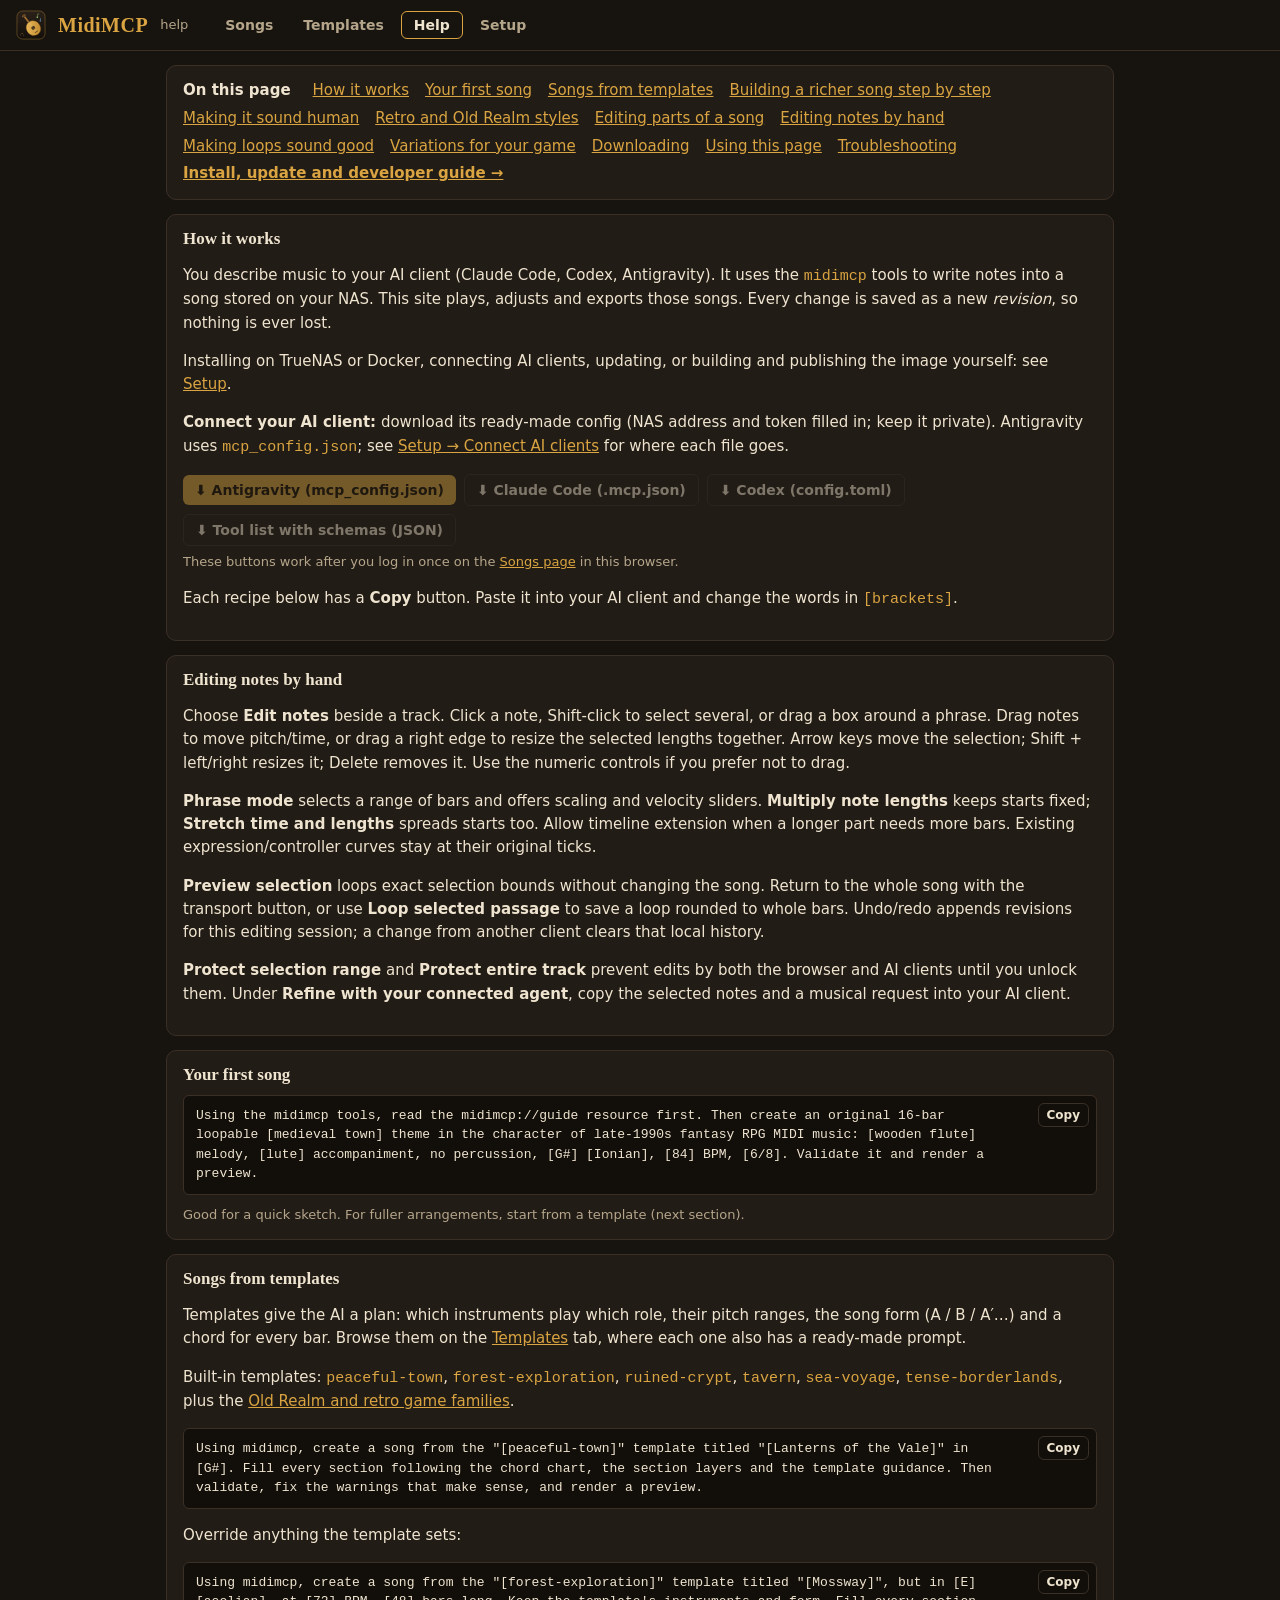
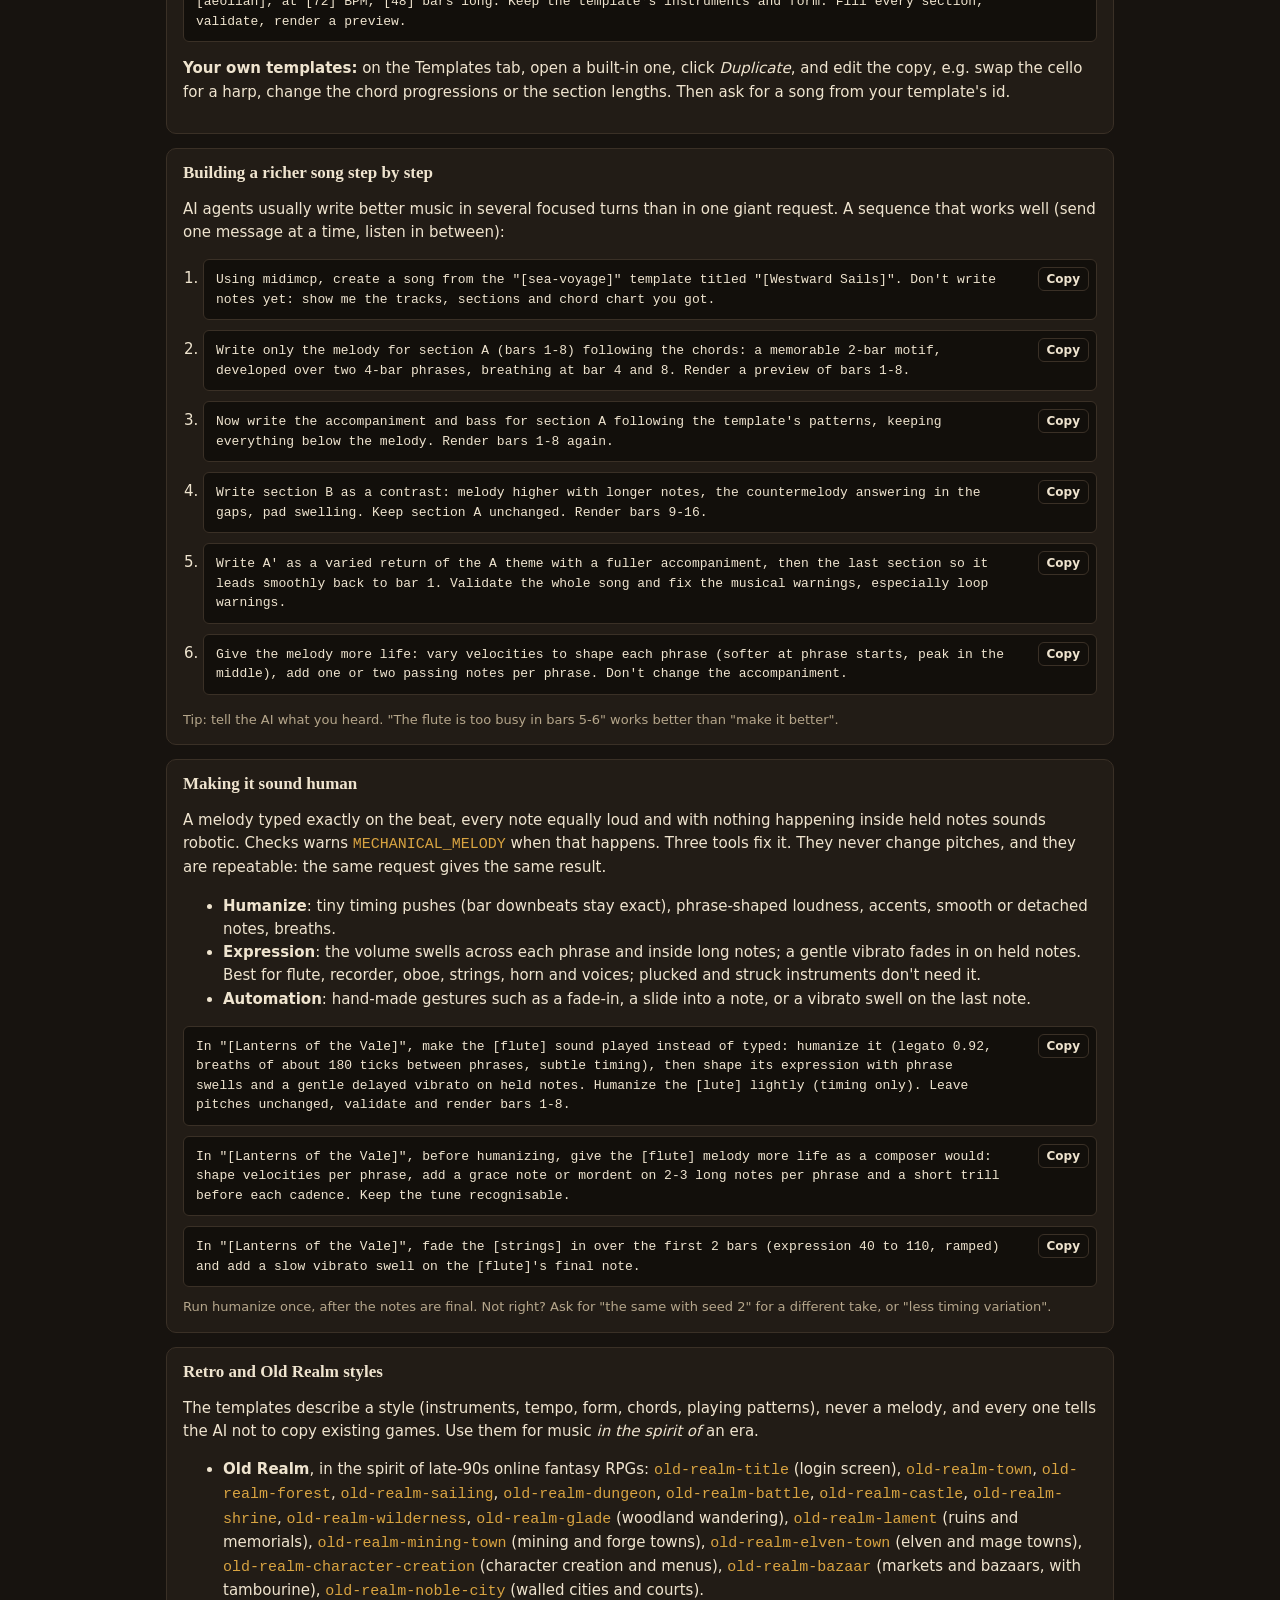
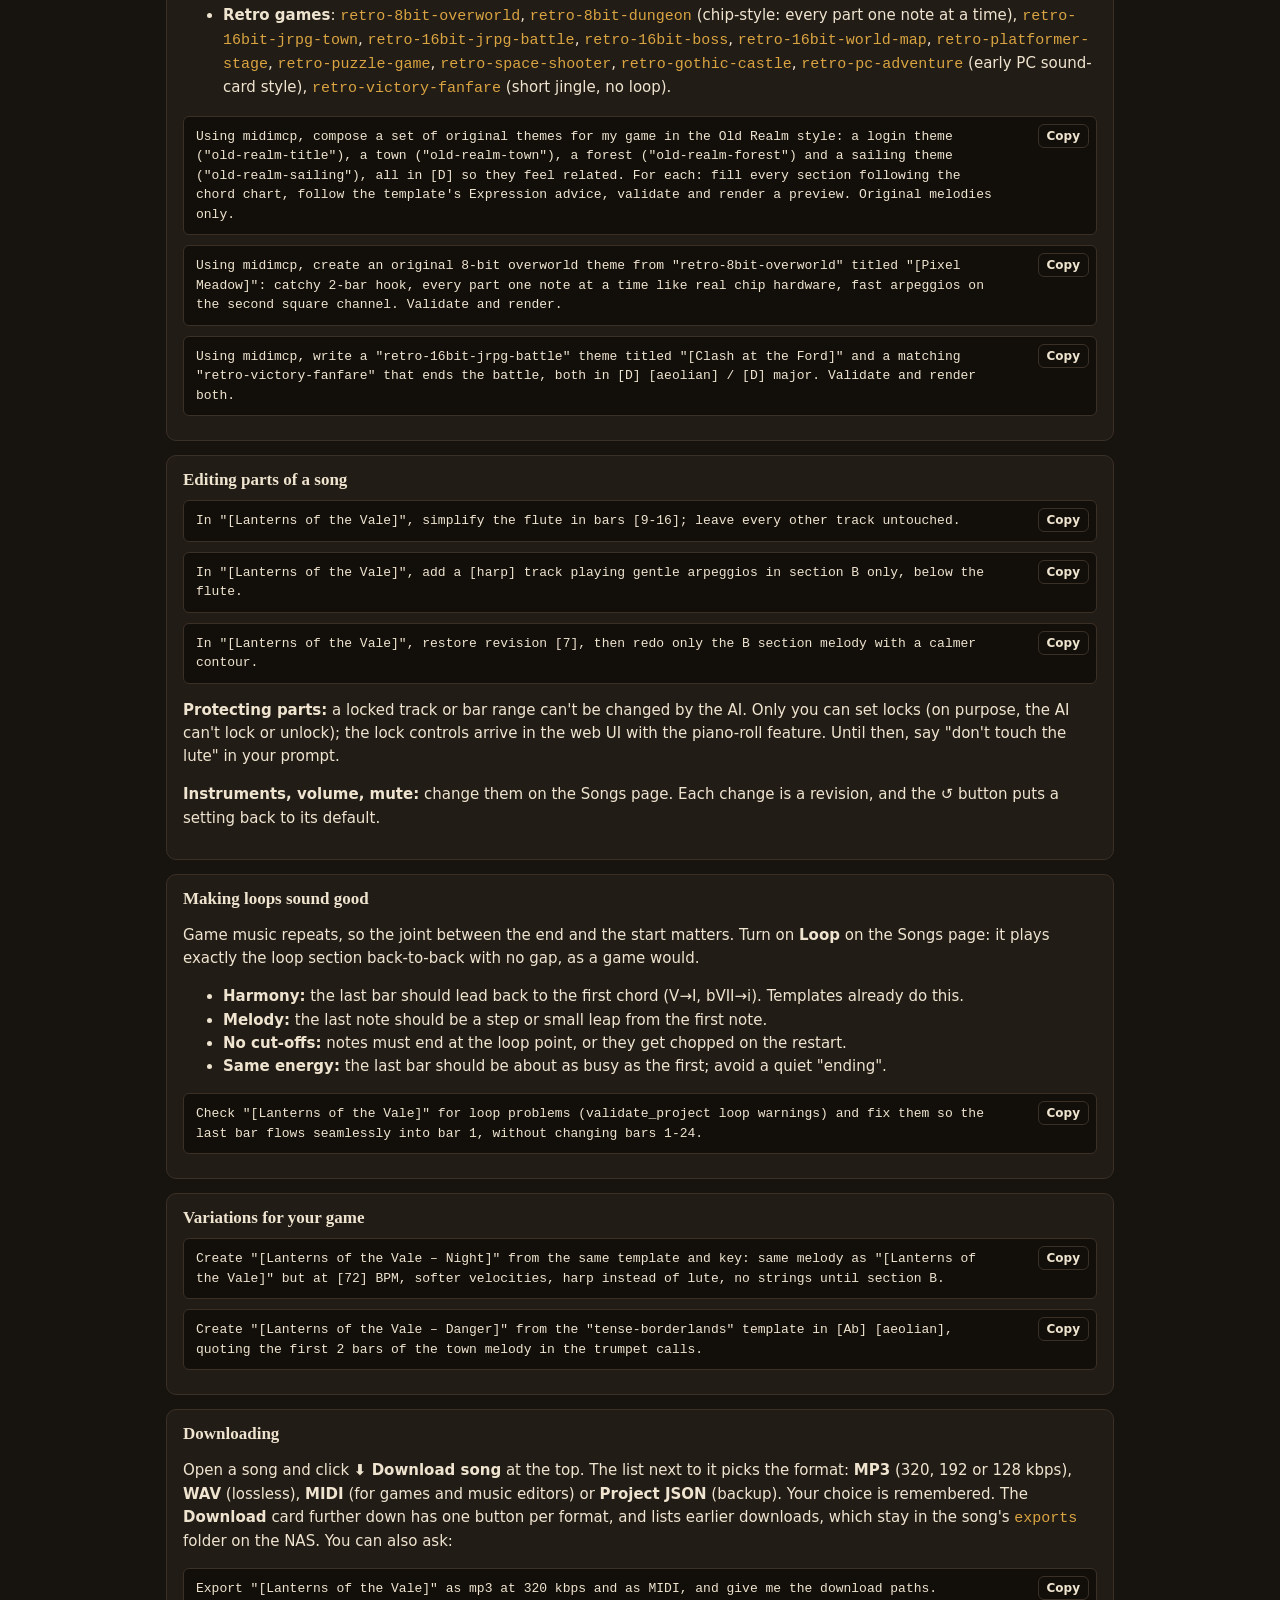
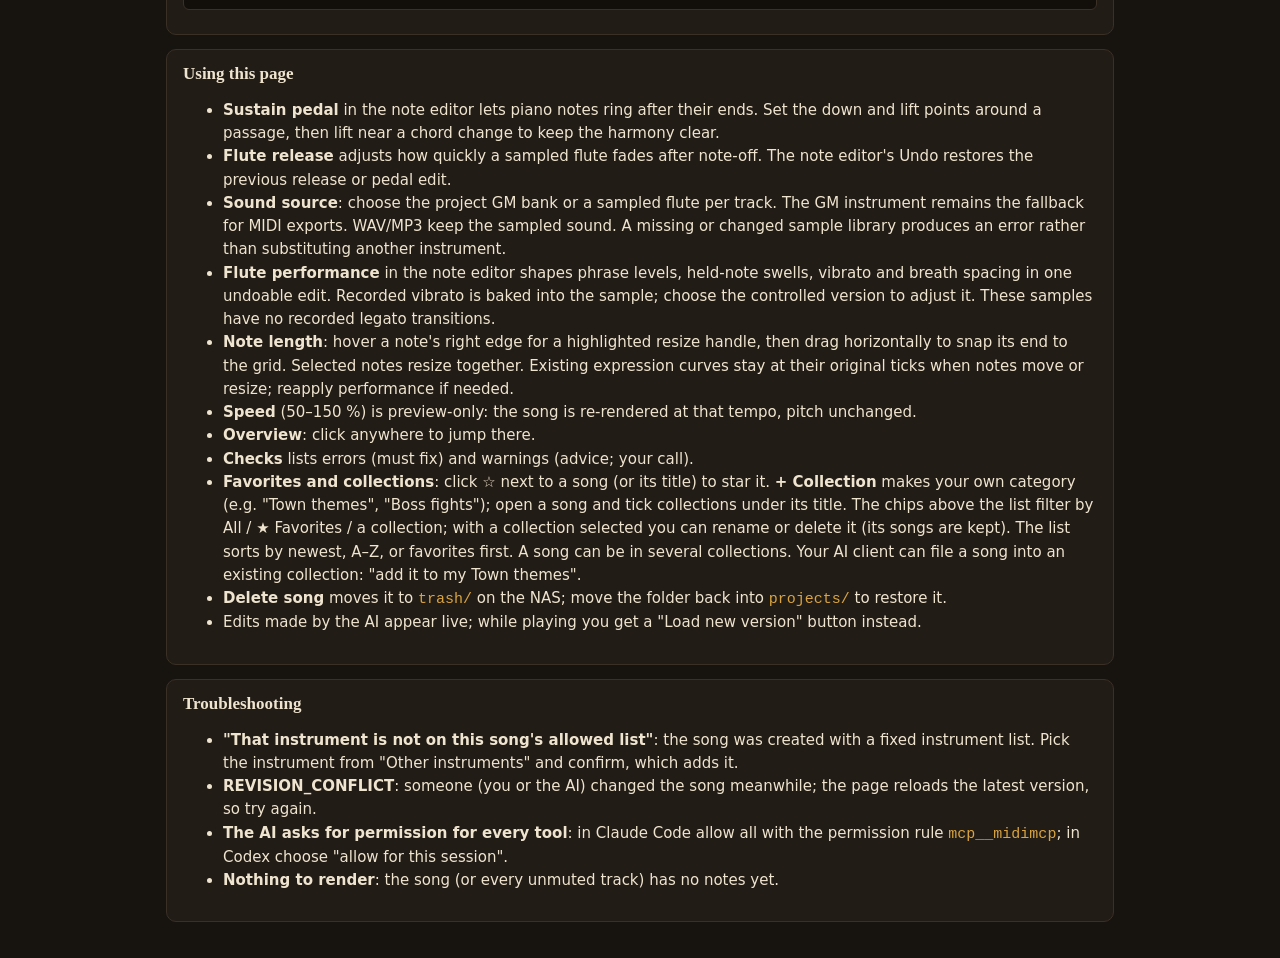
==== src/midimcp/web/help.html @ 0bf7b608 "Add old-realm-noble-city template Co-Authored-By: Claude Opus 5.5 <noreply@anthropic.com>" ====
<!doctype html>
<html lang="en">
<head>
  <meta charset="utf-8">
  <meta name="viewport" content="width=device-width, initial-scale=1">
  <title>MidiMCP – Help</title>
  <link rel="icon" href="icon.svg" type="image/svg+xml">
  <link rel="stylesheet" href="style.css">
  <script type="module" src="help.js"></script>
</head>
<body>
  <header class="topbar">
    <img class="logo" src="icon.svg" alt="" width="30" height="30">
    <h1>MidiMCP</h1>
    <span class="subtitle">help</span>
    <nav class="tabs">
      <a class="tab" href="./">Songs</a>
      <a class="tab" href="./#templates">Templates</a>
      <a class="tab active" href="help.html">Help</a>
      <a class="tab" href="setup.html">Setup</a>
    </nav>
  </header>

  <main class="help">
    <nav class="card toc" aria-label="Contents">
      <strong>On this page</strong>
      <a href="#how">How it works</a>
      <a href="#first">Your first song</a>
      <a href="#templates">Songs from templates</a>
      <a href="#complex">Building a richer song step by step</a>
      <a href="#human">Making it sound human</a>
      <a href="#styles">Retro and Old Realm styles</a>
      <a href="#edit">Editing parts of a song</a>
      <a href="#note-editor-help">Editing notes by hand</a>
      <a href="#loops">Making loops sound good</a>
      <a href="#variations">Variations for your game</a>
      <a href="#export">Downloading</a>
      <a href="#ui">Using this page</a>
      <a href="#trouble">Troubleshooting</a>
      <a href="setup.html"><strong>Install, update and developer guide →</strong></a>
    </nav>

    <section class="card" id="how">
      <h2>How it works</h2>
      <p>You describe music to your AI client (Claude Code, Codex, Antigravity). It uses the <code>midimcp</code> tools to write notes into a song stored on your NAS. This site plays, adjusts and exports those songs. Every change is saved as a new <em>revision</em>, so nothing is ever lost.</p>
      <p>Installing on TrueNAS or Docker, connecting AI clients, updating, or building and publishing the image yourself: see <a href="setup.html">Setup</a>.</p>
      <p><strong>Connect your AI client:</strong> download its ready-made config (NAS address and token filled in; keep it private). Antigravity uses <code>mcp_config.json</code>; see <a href="setup.html#clients">Setup → Connect AI clients</a> for where each file goes.</p>
      <div class="buttons config-downloads">
        <a class="button" data-mcp-config="antigravity" download="mcp_config.json">⬇ Antigravity (mcp_config.json)</a>
        <a class="button secondary" data-mcp-config="claude" download=".mcp.json">⬇ Claude Code (.mcp.json)</a>
        <a class="button secondary" data-mcp-config="codex" download="config.toml">⬇ Codex (config.toml)</a>
        <a class="button secondary" data-mcp-config="tools" download="midimcp-tools.json">⬇ Tool list with schemas (JSON)</a>
      </div>
      <p class="hint" data-needs-login>These buttons work after you log in once on the <a href="./">Songs page</a> in this browser.</p>

      <p>Each recipe below has a <strong>Copy</strong> button. Paste it into your AI client and change the words in <code>[brackets]</code>.</p>
    </section>

    <section class="card" id="note-editor-help">
      <h2>Editing notes by hand</h2>
      <p>Choose <strong>Edit notes</strong> beside a track. Click a note, Shift-click to select several, or drag a box around a phrase. Drag notes to move pitch/time, or drag a right edge to resize the selected lengths together. Arrow keys move the selection; Shift + left/right resizes it; Delete removes it. Use the numeric controls if you prefer not to drag.</p>
      <p><strong>Phrase mode</strong> selects a range of bars and offers scaling and velocity sliders. <strong>Multiply note lengths</strong> keeps starts fixed; <strong>Stretch time and lengths</strong> spreads starts too. Allow timeline extension when a longer part needs more bars. Existing expression/controller curves stay at their original ticks.</p>
      <p><strong>Preview selection</strong> loops exact selection bounds without changing the song. Return to the whole song with the transport button, or use <strong>Loop selected passage</strong> to save a loop rounded to whole bars. Undo/redo appends revisions for this editing session; a change from another client clears that local history.</p>
      <p><strong>Protect selection range</strong> and <strong>Protect entire track</strong> prevent edits by both the browser and AI clients until you unlock them. Under <strong>Refine with your connected agent</strong>, copy the selected notes and a musical request into your AI client.</p>
    </section>

    <section class="card" id="first">
      <h2>Your first song</h2>
      <div class="recipe"><pre>Using the midimcp tools, read the midimcp://guide resource first. Then create an original 16-bar loopable [medieval town] theme in the character of late-1990s fantasy RPG MIDI music: [wooden flute] melody, [lute] accompaniment, no percussion, [G#] [Ionian], [84] BPM, [6/8]. Validate it and render a preview.</pre></div>
      <p class="hint">Good for a quick sketch. For fuller arrangements, start from a template (next section).</p>
    </section>

    <section class="card" id="templates">
      <h2>Songs from templates</h2>
      <p>Templates give the AI a plan: which instruments play which role, their pitch ranges, the song form (A / B / A′…) and a chord for every bar. Browse them on the <a href="./#templates">Templates</a> tab, where each one also has a ready-made prompt.</p>
      <p>Built-in templates: <code>peaceful-town</code>, <code>forest-exploration</code>, <code>ruined-crypt</code>, <code>tavern</code>, <code>sea-voyage</code>, <code>tense-borderlands</code>, plus the <a href="#styles">Old Realm and retro game families</a>.</p>
      <div class="recipe"><pre>Using midimcp, create a song from the "[peaceful-town]" template titled "[Lanterns of the Vale]" in [G#]. Fill every section following the chord chart, the section layers and the template guidance. Then validate, fix the warnings that make sense, and render a preview.</pre></div>
      <p>Override anything the template sets:</p>
      <div class="recipe"><pre>Using midimcp, create a song from the "[forest-exploration]" template titled "[Mossway]", but in [E] [aeolian], at [72] BPM, [48] bars long. Keep the template's instruments and form. Fill every section, validate, render a preview.</pre></div>
      <p><strong>Your own templates:</strong> on the Templates tab, open a built-in one, click <em>Duplicate</em>, and edit the copy, e.g. swap the cello for a harp, change the chord progressions or the section lengths. Then ask for a song from your template's id.</p>
    </section>

    <section class="card" id="complex">
      <h2>Building a richer song step by step</h2>
      <p>AI agents usually write better music in several focused turns than in one giant request. A sequence that works well (send one message at a time, listen in between):</p>
      <ol class="steps">
        <li><div class="recipe"><pre>Using midimcp, create a song from the "[sea-voyage]" template titled "[Westward Sails]". Don't write notes yet: show me the tracks, sections and chord chart you got.</pre></div></li>
        <li><div class="recipe"><pre>Write only the melody for section A (bars 1-8) following the chords: a memorable 2-bar motif, developed over two 4-bar phrases, breathing at bar 4 and 8. Render a preview of bars 1-8.</pre></div></li>
        <li><div class="recipe"><pre>Now write the accompaniment and bass for section A following the template's patterns, keeping everything below the melody. Render bars 1-8 again.</pre></div></li>
        <li><div class="recipe"><pre>Write section B as a contrast: melody higher with longer notes, the countermelody answering in the gaps, pad swelling. Keep section A unchanged. Render bars 9-16.</pre></div></li>
        <li><div class="recipe"><pre>Write A' as a varied return of the A theme with a fuller accompaniment, then the last section so it leads smoothly back to bar 1. Validate the whole song and fix the musical warnings, especially loop warnings.</pre></div></li>
        <li><div class="recipe"><pre>Give the melody more life: vary velocities to shape each phrase (softer at phrase starts, peak in the middle), add one or two passing notes per phrase. Don't change the accompaniment.</pre></div></li>
      </ol>
      <p class="hint">Tip: tell the AI what you heard. "The flute is too busy in bars 5-6" works better than "make it better".</p>
    </section>

    <section class="card" id="human">
      <h2>Making it sound human</h2>
      <p>A melody typed exactly on the beat, every note equally loud and with nothing happening inside held notes sounds robotic. Checks warns <code>MECHANICAL_MELODY</code> when that happens. Three tools fix it. They never change pitches, and they are repeatable: the same request gives the same result.</p>
      <ul>
        <li><strong>Humanize</strong>: tiny timing pushes (bar downbeats stay exact), phrase-shaped loudness, accents, smooth or detached notes, breaths.</li>
        <li><strong>Expression</strong>: the volume swells across each phrase and inside long notes; a gentle vibrato fades in on held notes. Best for flute, recorder, oboe, strings, horn and voices; plucked and struck instruments don't need it.</li>
        <li><strong>Automation</strong>: hand-made gestures such as a fade-in, a slide into a note, or a vibrato swell on the last note.</li>
      </ul>
      <div class="recipe"><pre>In "[Lanterns of the Vale]", make the [flute] sound played instead of typed: humanize it (legato 0.92, breaths of about 180 ticks between phrases, subtle timing), then shape its expression with phrase swells and a gentle delayed vibrato on held notes. Humanize the [lute] lightly (timing only). Leave pitches unchanged, validate and render bars 1-8.</pre></div>
      <div class="recipe"><pre>In "[Lanterns of the Vale]", before humanizing, give the [flute] melody more life as a composer would: shape velocities per phrase, add a grace note or mordent on 2-3 long notes per phrase and a short trill before each cadence. Keep the tune recognisable.</pre></div>
      <div class="recipe"><pre>In "[Lanterns of the Vale]", fade the [strings] in over the first 2 bars (expression 40 to 110, ramped) and add a slow vibrato swell on the [flute]'s final note.</pre></div>
      <p class="hint">Run humanize once, after the notes are final. Not right? Ask for "the same with seed 2" for a different take, or "less timing variation".</p>
    </section>

    <section class="card" id="styles">
      <h2>Retro and Old Realm styles</h2>
      <p>The templates describe a style (instruments, tempo, form, chords, playing patterns), never a melody, and every one tells the AI not to copy existing games. Use them for music <em>in the spirit of</em> an era.</p>
      <ul>
        <li><strong>Old Realm</strong>, in the spirit of late-90s online fantasy RPGs: <code>old-realm-title</code> (login screen), <code>old-realm-town</code>, <code>old-realm-forest</code>, <code>old-realm-sailing</code>, <code>old-realm-dungeon</code>, <code>old-realm-battle</code>, <code>old-realm-castle</code>, <code>old-realm-shrine</code>, <code>old-realm-wilderness</code>, <code>old-realm-glade</code> (woodland wandering), <code>old-realm-lament</code> (ruins and memorials), <code>old-realm-mining-town</code> (mining and forge towns), <code>old-realm-elven-town</code> (elven and mage towns), <code>old-realm-character-creation</code> (character creation and menus), <code>old-realm-bazaar</code> (markets and bazaars, with tambourine), <code>old-realm-noble-city</code> (walled cities and courts).</li>
        <li><strong>Retro games</strong>: <code>retro-8bit-overworld</code>, <code>retro-8bit-dungeon</code> (chip-style: every part one note at a time), <code>retro-16bit-jrpg-town</code>, <code>retro-16bit-jrpg-battle</code>, <code>retro-16bit-boss</code>, <code>retro-16bit-world-map</code>, <code>retro-platformer-stage</code>, <code>retro-puzzle-game</code>, <code>retro-space-shooter</code>, <code>retro-gothic-castle</code>, <code>retro-pc-adventure</code> (early PC sound-card style), <code>retro-victory-fanfare</code> (short jingle, no loop).</li>
      </ul>
      <div class="recipe"><pre>Using midimcp, compose a set of original themes for my game in the Old Realm style: a login theme ("old-realm-title"), a town ("old-realm-town"), a forest ("old-realm-forest") and a sailing theme ("old-realm-sailing"), all in [D] so they feel related. For each: fill every section following the chord chart, follow the template's Expression advice, validate and render a preview. Original melodies only.</pre></div>
      <div class="recipe"><pre>Using midimcp, create an original 8-bit overworld theme from "retro-8bit-overworld" titled "[Pixel Meadow]": catchy 2-bar hook, every part one note at a time like real chip hardware, fast arpeggios on the second square channel. Validate and render.</pre></div>
      <div class="recipe"><pre>Using midimcp, write a "retro-16bit-jrpg-battle" theme titled "[Clash at the Ford]" and a matching "retro-victory-fanfare" that ends the battle, both in [D] [aeolian] / [D] major. Validate and render both.</pre></div>
    </section>

    <section class="card" id="edit">
      <h2>Editing parts of a song</h2>
      <div class="recipe"><pre>In "[Lanterns of the Vale]", simplify the flute in bars [9-16]; leave every other track untouched.</pre></div>
      <div class="recipe"><pre>In "[Lanterns of the Vale]", add a [harp] track playing gentle arpeggios in section B only, below the flute.</pre></div>
      <div class="recipe"><pre>In "[Lanterns of the Vale]", restore revision [7], then redo only the B section melody with a calmer contour.</pre></div>
      <p><strong>Protecting parts:</strong> a locked track or bar range can't be changed by the AI. Only you can set locks (on purpose, the AI can't lock or unlock); the lock controls arrive in the web UI with the piano-roll feature. Until then, say "don't touch the lute" in your prompt.</p>
      <p><strong>Instruments, volume, mute:</strong> change them on the Songs page. Each change is a revision, and the ↺ button puts a setting back to its default.</p>
    </section>

    <section class="card" id="loops">
      <h2>Making loops sound good</h2>
      <p>Game music repeats, so the joint between the end and the start matters. Turn on <strong>Loop</strong> on the Songs page: it plays exactly the loop section back-to-back with no gap, as a game would.</p>
      <ul>
        <li><strong>Harmony:</strong> the last bar should lead back to the first chord (V→I, bVII→i). Templates already do this.</li>
        <li><strong>Melody:</strong> the last note should be a step or small leap from the first note.</li>
        <li><strong>No cut-offs:</strong> notes must end at the loop point, or they get chopped on the restart.</li>
        <li><strong>Same energy:</strong> the last bar should be about as busy as the first; avoid a quiet "ending".</li>
      </ul>
      <div class="recipe"><pre>Check "[Lanterns of the Vale]" for loop problems (validate_project loop warnings) and fix them so the last bar flows seamlessly into bar 1, without changing bars 1-24.</pre></div>
    </section>

    <section class="card" id="variations">
      <h2>Variations for your game</h2>
      <div class="recipe"><pre>Create "[Lanterns of the Vale – Night]" from the same template and key: same melody as "[Lanterns of the Vale]" but at [72] BPM, softer velocities, harp instead of lute, no strings until section B.</pre></div>
      <div class="recipe"><pre>Create "[Lanterns of the Vale – Danger]" from the "tense-borderlands" template in [Ab] [aeolian], quoting the first 2 bars of the town melody in the trumpet calls.</pre></div>
    </section>

    <section class="card" id="export">
      <h2>Downloading</h2>
      <p>Open a song and click <strong>⬇ Download song</strong> at the top. The list next to it picks the format: <strong>MP3</strong> (320, 192 or 128 kbps), <strong>WAV</strong> (lossless), <strong>MIDI</strong> (for games and music editors) or <strong>Project JSON</strong> (backup). Your choice is remembered. The <strong>Download</strong> card further down has one button per format, and lists earlier downloads, which stay in the song's <code>exports</code> folder on the NAS. You can also ask:</p>
      <div class="recipe"><pre>Export "[Lanterns of the Vale]" as mp3 at 320 kbps and as MIDI, and give me the download paths.</pre></div>
    </section>

    <section class="card" id="ui">
      <h2>Using this page</h2>
      <ul>
        <li><strong>Sustain pedal</strong> in the note editor lets piano notes ring after their ends. Set the down and lift points around a passage, then lift near a chord change to keep the harmony clear.</li>
        <li><strong>Flute release</strong> adjusts how quickly a sampled flute fades after note-off. The note editor's Undo restores the previous release or pedal edit.</li>
        <li><strong>Sound source</strong>: choose the project GM bank or a sampled flute per track. The GM instrument remains the fallback for MIDI exports. WAV/MP3 keep the sampled sound. A missing or changed sample library produces an error rather than substituting another instrument.</li>
        <li><strong>Flute performance</strong> in the note editor shapes phrase levels, held-note swells, vibrato and breath spacing in one undoable edit. Recorded vibrato is baked into the sample; choose the controlled version to adjust it. These samples have no recorded legato transitions.</li>
        <li><strong>Note length</strong>: hover a note's right edge for a highlighted resize handle, then drag horizontally to snap its end to the grid. Selected notes resize together. Existing expression curves stay at their original ticks when notes move or resize; reapply performance if needed.</li>
        <li><strong>Speed</strong> (50–150 %) is preview-only: the song is re-rendered at that tempo, pitch unchanged.</li>
        <li><strong>Overview</strong>: click anywhere to jump there.</li>
        <li><strong>Checks</strong> lists errors (must fix) and warnings (advice; your call).</li>
        <li><strong>Favorites and collections</strong>: click ☆ next to a song (or its title) to star it. <strong>+ Collection</strong> makes your own category (e.g. "Town themes", "Boss fights"); open a song and tick collections under its title. The chips above the list filter by All / ★ Favorites / a collection; with a collection selected you can rename or delete it (its songs are kept). The list sorts by newest, A–Z, or favorites first. A song can be in several collections. Your AI client can file a song into an existing collection: "add it to my Town themes".</li>
        <li><strong>Delete song</strong> moves it to <code>trash/</code> on the NAS; move the folder back into <code>projects/</code> to restore it.</li>
        <li>Edits made by the AI appear live; while playing you get a "Load new version" button instead.</li>
      </ul>
    </section>

    <section class="card" id="trouble">
      <h2>Troubleshooting</h2>
      <ul>
        <li><strong>"That instrument is not on this song's allowed list"</strong>: the song was created with a fixed instrument list. Pick the instrument from "Other instruments" and confirm, which adds it.</li>
        <li><strong>REVISION_CONFLICT</strong>: someone (you or the AI) changed the song meanwhile; the page reloads the latest version, so try again.</li>
        <li><strong>The AI asks for permission for every tool</strong>: in Claude Code allow all with the permission rule <code>mcp__midimcp</code>; in Codex choose "allow for this session".</li>
        <li><strong>Nothing to render</strong>: the song (or every unmuted track) has no notes yet.</li>
      </ul>
    </section>
  </main>
</body>
</html>
---- src/midimcp/web/style.css ----
:root {
  --bg: #17130f; --panel: #221c16; --ink: #efe4cf; --muted: #b5a68b;
  --accent: #d9a441; --accent-ink: #1d1508; --danger: #e0715a; --ok: #8fbf6a; --line: #3a3026;
  color-scheme: dark;
}
* { box-sizing: border-box; }
[hidden] { display: none !important; }
body { margin: 0; font: 15px/1.45 system-ui, sans-serif; background: var(--bg); color: var(--ink); }
.topbar { display: flex; align-items: center; gap: 12px; padding: 10px 16px; border-bottom: 1px solid var(--line); }
.topbar h1 { font: 600 20px Georgia, serif; margin: 0; letter-spacing: .5px; color: var(--accent); }
.card { background: var(--panel); border: 1px solid var(--line); border-radius: 10px; padding: 14px 16px; margin: 14px 16px; }
h2 { margin: 0 0 8px; font: 600 17px Georgia, serif; }
label { color: var(--muted); }
select, input[type=password], input[type=text], input[type=search] {
  background: #120f0b; color: var(--ink); border: 1px solid var(--line); border-radius: 6px; padding: 6px 8px; font: inherit;
}
button { background: var(--accent); color: var(--accent-ink); border: 0; border-radius: 6px; padding: 7px 12px; font: 600 14px system-ui; cursor: pointer; }
button:disabled { opacity: .45; cursor: default; }
button.secondary { background: transparent; color: var(--ink); border: 1px solid var(--line); }
button.link { background: none; color: var(--muted); text-decoration: underline; padding: 0; margin-left: auto; }
.inline { display: inline-flex; align-items: center; gap: 6px; margin-left: 10px; }
.buttons { display: flex; flex-wrap: wrap; align-items: center; gap: 8px; }
#seek { width: 100%; margin: 14px 0 6px; accent-color: var(--accent); }
.readout { display: flex; flex-wrap: wrap; gap: 16px; align-items: center; color: var(--muted); }
.readout strong { color: var(--ink); }
.pill { font-size: 12px; padding: 2px 8px; border-radius: 99px; border: 1px solid var(--line); color: var(--muted); }
.pill.ok { color: var(--ok); border-color: var(--ok); }
.pill.busy { color: var(--accent); border-color: var(--accent); }
.meta, .hint { color: var(--muted); margin: 6px 0 0; font-size: 13px; }
.error { color: var(--danger); margin: 14px 16px; }
code { color: var(--accent); }
form { display: flex; gap: 8px; flex-wrap: wrap; }

/* ---- feature 13 layout ---- */
.subtitle { color: var(--muted); font-size: 13px; }
.topbar .pill { margin-left: 4px; }
.narrow { max-width: 560px; margin: 40px auto; }
.layout { display: grid; grid-template-columns: 280px 1fr; align-items: start; }
.library { position: sticky; top: 0; max-height: calc(100vh - 28px); overflow: auto; }
.library input[type=search] { width: 100%; margin-bottom: 10px; }
.workspace { min-width: 0; }
.workspace .card { margin-left: 0; }
.project-list { list-style: none; margin: 0; padding: 0; }
.project-list li { padding: 8px 10px; border-radius: 8px; cursor: pointer; border: 1px solid transparent; }
.project-list li:hover { background: #2b231b; }
.project-list li.active { border-color: var(--accent); background: #2b231b; }
.project-list .title { display: block; color: var(--ink); font-weight: 600; }
.project-list .sub { display: block; color: var(--muted); font-size: 12px; }
.song-head { display: flex; justify-content: space-between; align-items: start; gap: 12px; }
.song-head h2 { font-size: 22px; }
h3 { margin: 0; font: 600 15px Georgia, serif; }
.section-head { display: flex; justify-content: space-between; align-items: baseline; margin-bottom: 10px; }
.banner { margin: 0 16px 0 0; padding: 10px 14px; border-radius: 8px; background: #3a2d14; border: 1px solid var(--accent);
  display: flex; gap: 12px; align-items: center; justify-content: space-between; }
.readout { margin-top: 10px; }
.overview { position: relative; width: 100%; cursor: pointer; }
.overview svg { display: block; width: 100%; height: auto; }
.overview .lane { fill: #1b1611; }
.overview .note { opacity: .9; }
.overview .bar-line { stroke: var(--line); stroke-width: 1; }
.overview .bar-label { fill: var(--muted); font-size: 10px; }
.overview .section { fill: rgba(217,164,65,.08); }
.overview .section-label { fill: var(--accent); font-size: 11px; }
.overview .loop { fill: none; stroke: var(--ok); stroke-dasharray: 4 3; }
.overview .playhead { stroke: #fff; stroke-width: 2; }
.overview .lane-label { fill: var(--ink); font-size: 11px; }
.tracks { width: 100%; border-collapse: collapse; }
.tracks th { text-align: left; color: var(--muted); font-weight: 500; font-size: 12px; padding: 4px 6px; }
.tracks td { padding: 6px; border-top: 1px solid var(--line); vertical-align: middle; }
.tracks select { max-width: 220px; }
.tracks .swatch { display: inline-block; width: 10px; height: 10px; border-radius: 3px; margin-right: 6px; }
.tracks .lock { color: var(--accent); font-size: 12px; margin-left: 6px; }
.tracks input[type=range] { width: 110px; accent-color: var(--accent); vertical-align: middle; }
.db { color: var(--muted); font-size: 12px; margin-left: 4px; }
.issues, .exports { list-style: none; margin: 0; padding: 0; }
.issues li { padding: 4px 0; font-size: 13px; }
.issues .error-item { color: var(--danger); }
.issues .warning-item { color: #e5c07b; }
.issues .ok-item { color: var(--ok); }
.exports li { padding: 4px 0; font-size: 13px; }
.exports a { color: var(--accent); }
input[type=range] { accent-color: var(--accent); }
@media (max-width: 860px) {
  .layout { grid-template-columns: 1fr; }
  .library { position: static; max-height: none; }
  .workspace .card { margin-left: 16px; }
  .banner { margin-left: 16px; }
}

.swatch.c0 { background: #d9a441; }
.swatch.c1 { background: #8fbf6a; }
.swatch.c2 { background: #6aa6d9; }
.swatch.c3 { background: #d97a6a; }
.swatch.c4 { background: #b48ad9; }
.swatch.c5 { background: #6ad9c4; }
.swatch.c6 { background: #d9d06a; }
.swatch.c7 { background: #d96ab0; }

.toast { position: fixed; top: 12px; left: 50%; transform: translateX(-50%); z-index: 10; max-width: min(720px, 92vw);
  background: #3a1d17; color: #ffd9cf; border: 1px solid var(--danger); border-radius: 8px; padding: 10px 14px;
  display: flex; gap: 14px; align-items: start; box-shadow: 0 6px 24px rgba(0,0,0,.5); }
.toast .link { margin-left: 0; color: #ffd9cf; text-decoration: none; }

.head-actions { display: flex; flex-direction: column; align-items: end; gap: 8px; }
button.danger { background: transparent; color: var(--danger); border: 1px solid var(--danger); font-weight: 500; }
button.danger:hover { background: #3a1d17; }
.tracks .role { color: var(--muted); font-size: 11px; margin-left: 6px; border: 1px solid var(--line); border-radius: 99px; padding: 0 6px; }

.overview .ruler { fill: #15110d; }
.overview .ruler-title { fill: var(--muted); font-size: 10px; }
.overview .bar-label { font-size: 11px; }
.overview .lane-label { font-size: 12px; }
.overview .lane-swatch.c0 { fill: #d9a441; }
.overview .lane-swatch.c1 { fill: #8fbf6a; }
.overview .lane-swatch.c2 { fill: #6aa6d9; }
.overview .lane-swatch.c3 { fill: #d97a6a; }
.overview .lane-swatch.c4 { fill: #b48ad9; }
.overview .lane-swatch.c5 { fill: #6ad9c4; }
.overview .lane-swatch.c6 { fill: #d9d06a; }
.overview .lane-swatch.c7 { fill: #d96ab0; }
.topbar .logo { display: block; }
button.icon-button { background: transparent; color: var(--accent); border: 1px solid var(--line); padding: 2px 7px; margin-left: 6px; font-size: 13px; }
button.small { padding: 3px 9px; font-size: 12px; }

.tabs { display: flex; gap: 4px; margin-left: 12px; }
.tab { background: transparent; color: var(--muted); border: 1px solid transparent; padding: 5px 12px; }
.tab.active { color: var(--ink); border-color: var(--accent); }
.tab:hover { color: var(--ink); }
.badge { white-space: nowrap; font-size: 11px; padding: 1px 8px; border-radius: 99px; border: 1px solid var(--line); color: var(--muted); margin-left: 8px; vertical-align: middle; }
.badge.custom { color: var(--ok); border-color: var(--ok); }
.tpl-table { width: 100%; border-collapse: collapse; margin: 6px 0 14px; font-size: 13px; }
.tpl-table th { text-align: left; color: var(--muted); font-weight: 500; padding: 4px 6px; }
.tpl-table td { padding: 5px 6px; border-top: 1px solid var(--line); vertical-align: top; }
.chords { font-family: ui-monospace, monospace; color: var(--accent); }
.numerals { font-family: ui-monospace, monospace; color: var(--muted); font-size: 12px; }
.tpl-detail h3 { margin-top: 14px; }
.tpl-detail ul { margin: 4px 0 8px 18px; padding: 0; }
.prompt-box { background: #120f0b; border: 1px solid var(--line); border-radius: 6px; padding: 8px 10px; font-family: ui-monospace, monospace; font-size: 12px; white-space: pre-wrap; }
#template-json { width: 100%; min-height: 460px; background: #120f0b; color: var(--ink); border: 1px solid var(--line); border-radius: 6px; padding: 10px; font: 12px/1.4 ui-monospace, monospace; margin-bottom: 8px; }

a.tab { text-decoration: none; display: inline-flex; align-items: center; border-radius: 6px; font: 600 14px system-ui; }
.help { max-width: 980px; margin: 0 auto; padding-bottom: 40px; }
.help .card { margin: 14px 16px; }
.help h2 { margin-bottom: 10px; }
.help p, .help li { line-height: 1.55; }
.help a { color: var(--accent); }
.toc { display: flex; flex-wrap: wrap; gap: 6px 16px; align-items: baseline; }
.toc strong { margin-right: 6px; }
.recipe { position: relative; margin: 10px 0; }
.recipe pre { background: #120f0b; border: 1px solid var(--line); border-radius: 6px; padding: 10px 12px; padding-right: 90px;
  margin: 0; white-space: pre-wrap; font: 13px/1.5 ui-monospace, monospace; color: var(--ink); }
.recipe .copy { position: absolute; top: 8px; right: 8px; }
.steps { padding-left: 20px; }
.steps li { margin-bottom: 4px; }

.download-group { display: flex; gap: 6px; align-items: stretch; }
button.download { font-size: 15px; padding: 9px 16px; }
.download-group select { max-width: 210px; }
#download-status { max-width: 320px; text-align: right; }
#export-list-title { margin: 14px 0 4px; font-weight: 600; }
.exports a.download-link { display: inline-block; padding: 3px 8px; border: 1px solid var(--line); border-radius: 5px; text-decoration: none; }
.exports a.download-link:hover { border-color: var(--accent); }
@media (max-width: 600px) {
  .song-head { flex-direction: column; }
  .head-actions { align-items: stretch; width: 100%; }
  .download-group { flex-wrap: wrap; }
  #download-status { text-align: left; }
  .head-actions .pill { align-self: start; }
  .topbar { flex-wrap: wrap; row-gap: 8px; }
  .topbar .subtitle { display: none; }
}
@media (max-width: 600px) {
  .help .tpl-table { display: block; overflow-x: auto; }
  .help code, .recipe pre { overflow-wrap: anywhere; }
}

/* Favorites and collections */
.chips { display: flex; flex-wrap: wrap; gap: 6px; margin-bottom: 8px; }
.chip { background: transparent; color: var(--ink); border: 1px solid var(--line); border-radius: 999px; padding: 3px 10px; font: 500 12px system-ui; }
.chip.active { background: var(--accent); color: var(--accent-ink); border-color: var(--accent); }
.chip .count { opacity: .7; margin-left: 4px; }
.lib-row { display: flex; gap: 6px; align-items: center; margin-bottom: 8px; }
.lib-row select { flex: 1; min-width: 0; }
button.small { padding: 4px 8px; font-size: 12px; }
.project-list li.song { display: flex; gap: 8px; align-items: start; }
.project-list li.song .text { flex: 1; min-width: 0; }
button.star { background: none; border: 0; padding: 0 2px; font-size: 18px; line-height: 1.2; color: var(--muted); cursor: pointer; }
button.star.on { color: var(--accent); }
button.star:hover { color: var(--accent); }
.title-row { display: flex; align-items: center; gap: 8px; }
.title-row button.star { font-size: 24px; }
.collections-picker { margin-top: 6px; font-size: 13px; color: var(--muted); }
.collections-picker summary { cursor: pointer; }
.collections-picker label { display: block; color: var(--ink); padding: 2px 0; }
.collections-picker .new { margin-top: 6px; }
.badge { display: inline-block; border: 1px solid var(--line); border-radius: 4px; padding: 0 5px; margin-right: 4px; font-size: 11px; color: var(--muted); }

/* Links that look like buttons (downloads) */
a.button { display: inline-block; background: var(--accent); color: var(--accent-ink); border-radius: 6px; padding: 7px 12px; font: 600 14px system-ui; text-decoration: none; }
a.button.secondary { background: transparent; color: var(--ink); border: 1px solid var(--line); }
a.button:hover { filter: brightness(1.1); }
.connect-steps { margin: 10px 0 0; padding-left: 18px; }
.connect-steps li { margin-bottom: 4px; }
.track-source label { display: flex; flex-direction: column; align-items: start; gap: 3px; margin: 4px 0; font-size: 12px; color: var(--muted); }
.track-source small { display: block; max-width: 340px; }
a.button.disabled { opacity: .45; cursor: not-allowed; }
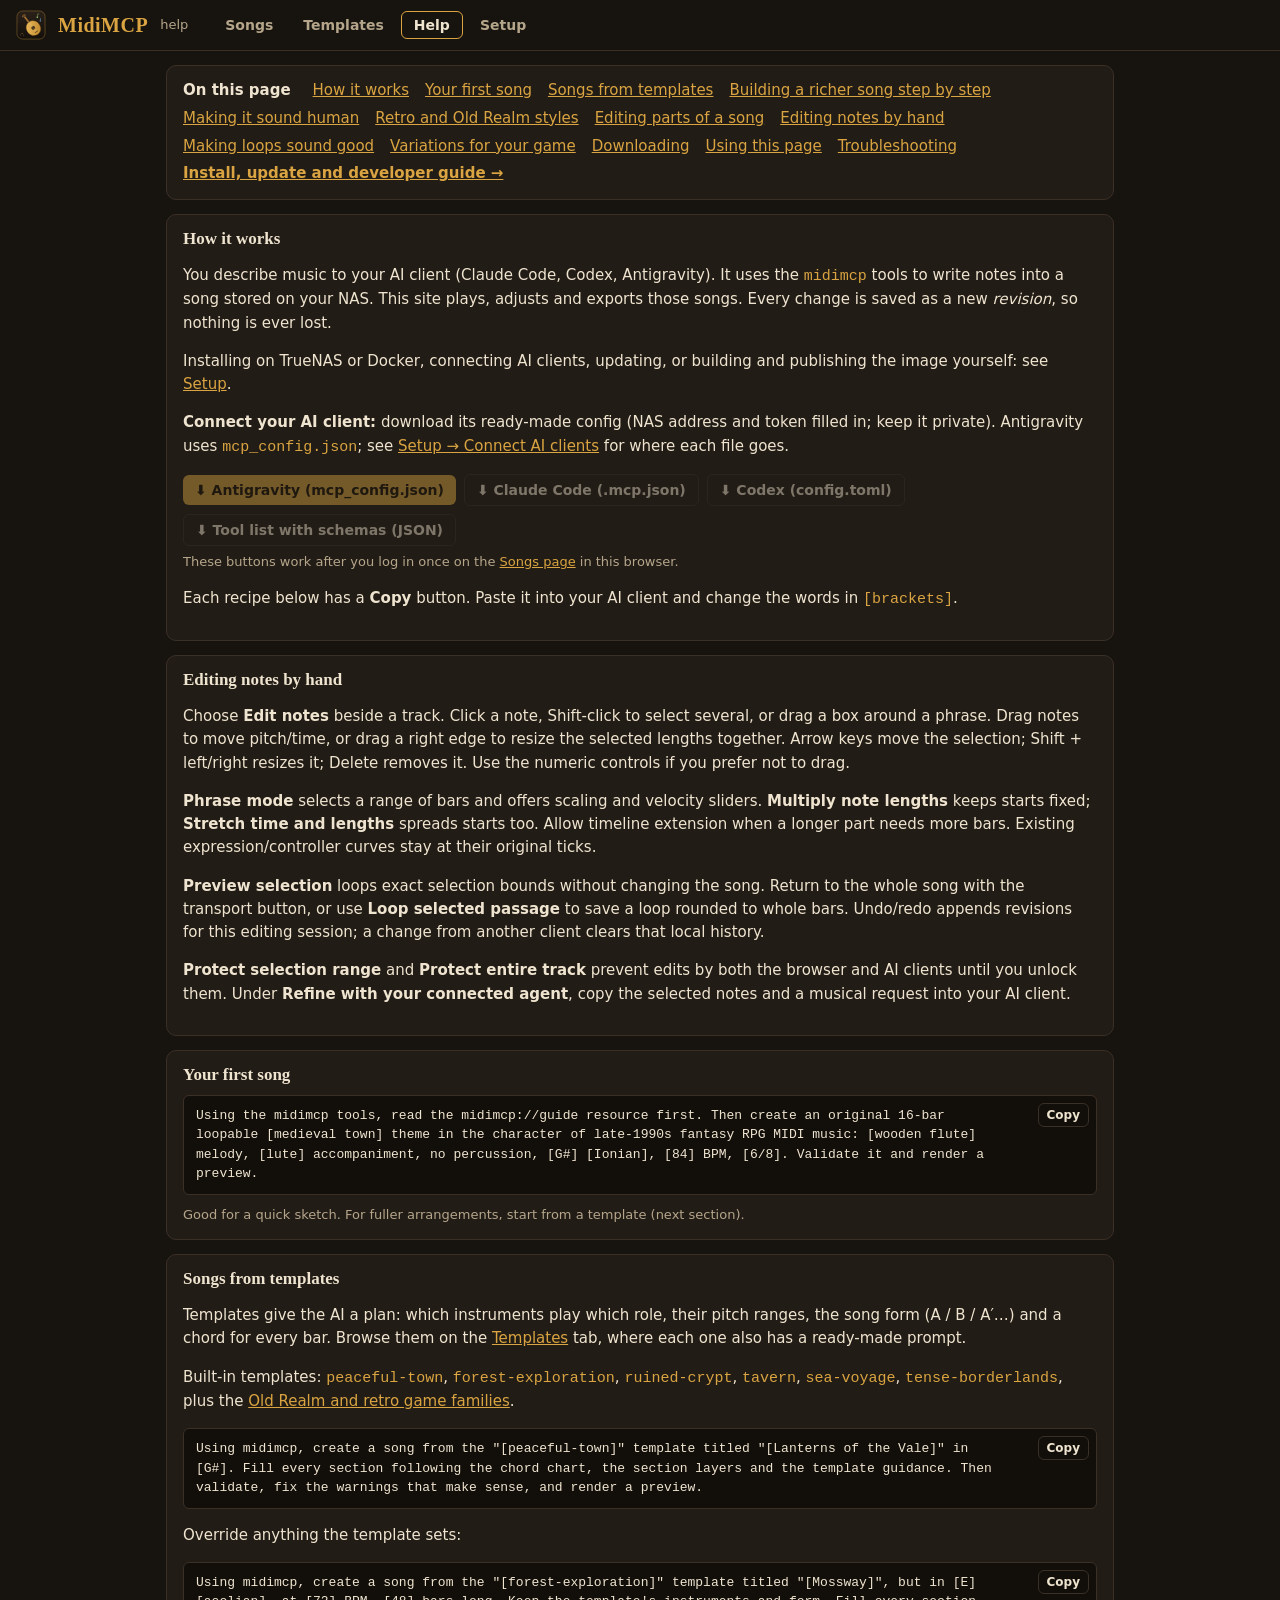
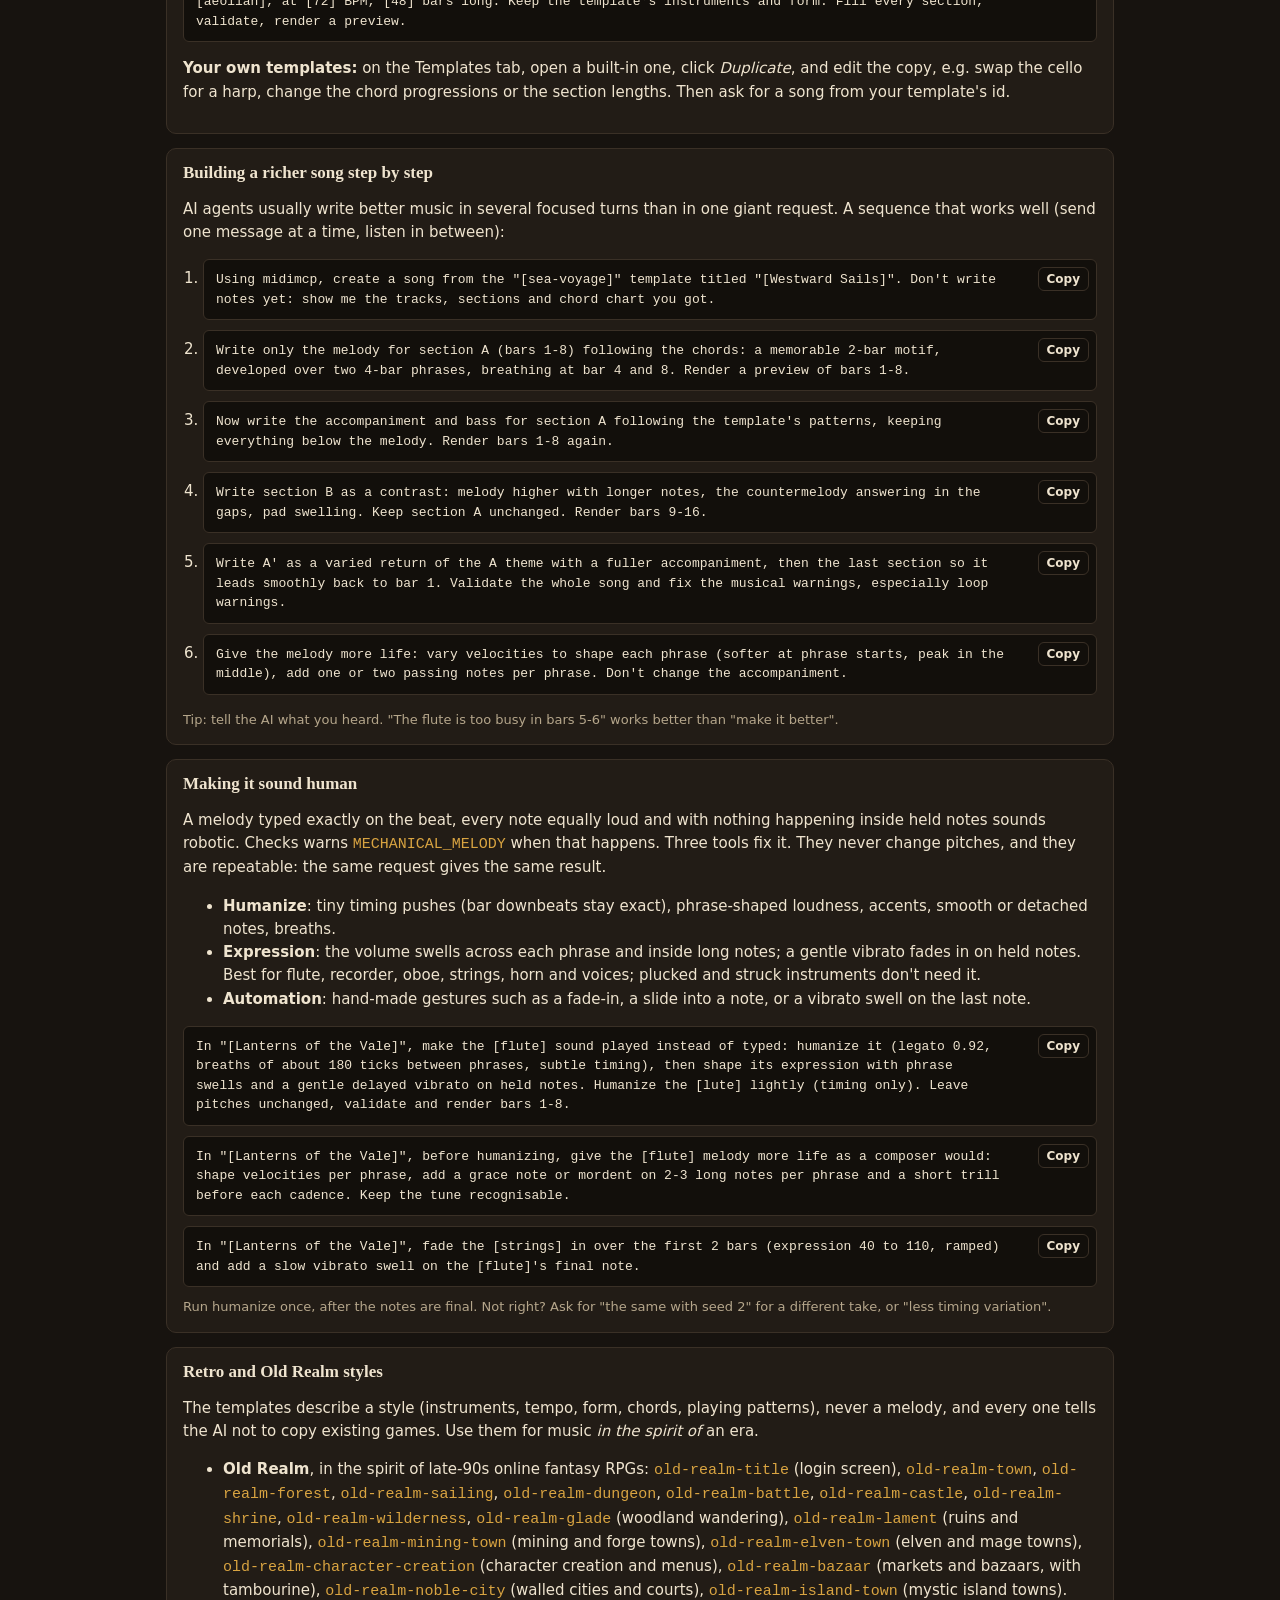
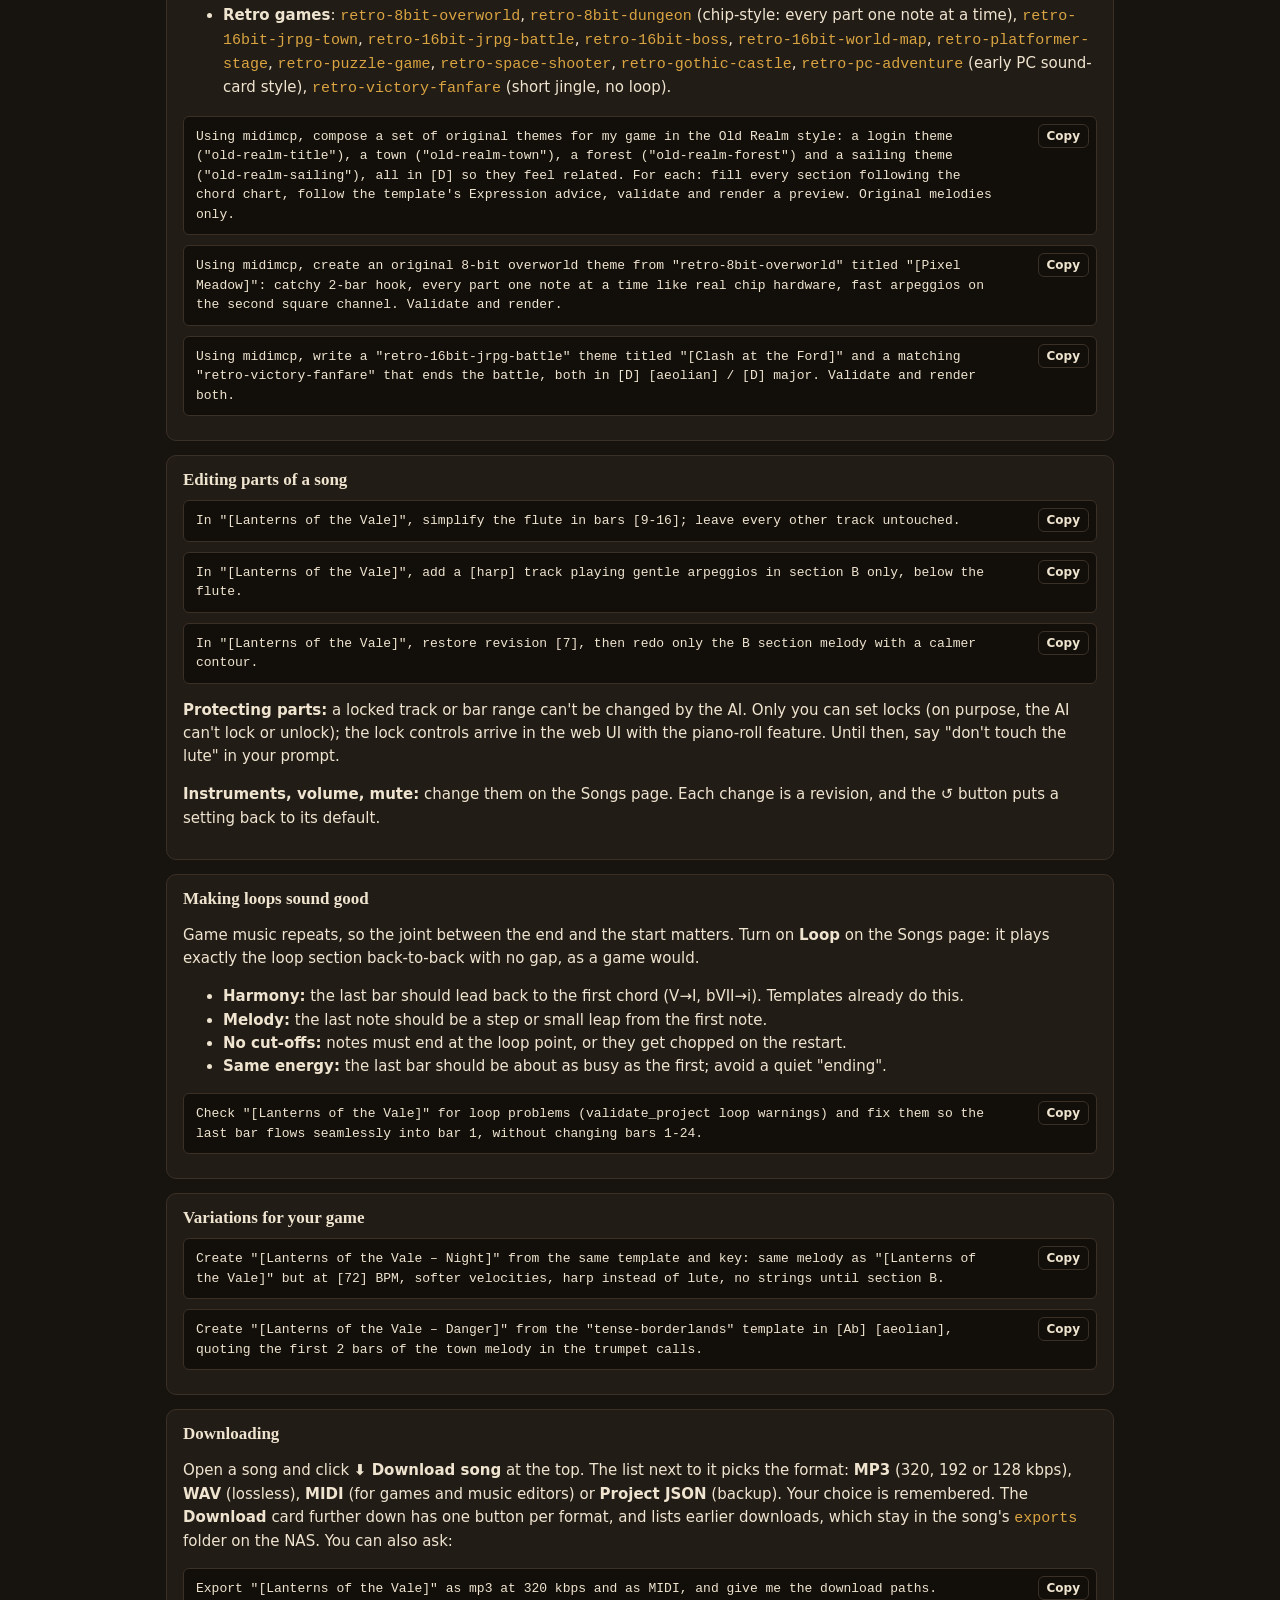
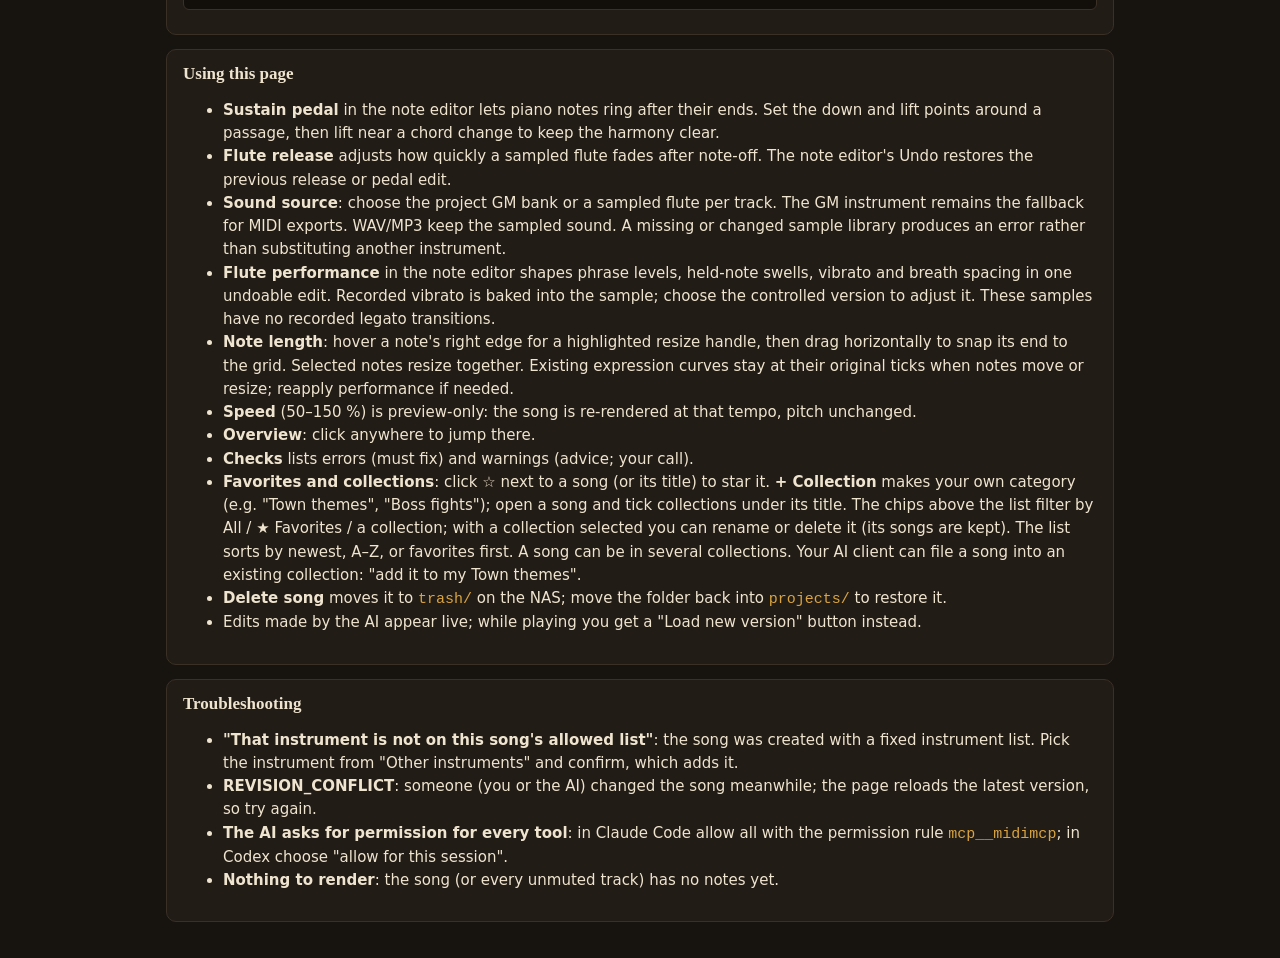
==== commit 0588bb51: "Add old-realm-island-town template Co-Authored-By: Claude Opus 5.5 <noreply@anthropic.com>" ====
--- a/src/midimcp/web/help.html
+++ b/src/midimcp/web/help.html
@@ -112,7 +112,7 @@
       <h2>Retro and Old Realm styles</h2>
       <p>The templates describe a style (instruments, tempo, form, chords, playing patterns), never a melody, and every one tells the AI not to copy existing games. Use them for music <em>in the spirit of</em> an era.</p>
       <ul>
-        <li><strong>Old Realm</strong>, in the spirit of late-90s online fantasy RPGs: <code>old-realm-title</code> (login screen), <code>old-realm-town</code>, <code>old-realm-forest</code>, <code>old-realm-sailing</code>, <code>old-realm-dungeon</code>, <code>old-realm-battle</code>, <code>old-realm-castle</code>, <code>old-realm-shrine</code>, <code>old-realm-wilderness</code>, <code>old-realm-glade</code> (woodland wandering), <code>old-realm-lament</code> (ruins and memorials), <code>old-realm-mining-town</code> (mining and forge towns), <code>old-realm-elven-town</code> (elven and mage towns), <code>old-realm-character-creation</code> (character creation and menus), <code>old-realm-bazaar</code> (markets and bazaars, with tambourine), <code>old-realm-noble-city</code> (walled cities and courts).</li>
+        <li><strong>Old Realm</strong>, in the spirit of late-90s online fantasy RPGs: <code>old-realm-title</code> (login screen), <code>old-realm-town</code>, <code>old-realm-forest</code>, <code>old-realm-sailing</code>, <code>old-realm-dungeon</code>, <code>old-realm-battle</code>, <code>old-realm-castle</code>, <code>old-realm-shrine</code>, <code>old-realm-wilderness</code>, <code>old-realm-glade</code> (woodland wandering), <code>old-realm-lament</code> (ruins and memorials), <code>old-realm-mining-town</code> (mining and forge towns), <code>old-realm-elven-town</code> (elven and mage towns), <code>old-realm-character-creation</code> (character creation and menus), <code>old-realm-bazaar</code> (markets and bazaars, with tambourine), <code>old-realm-noble-city</code> (walled cities and courts), <code>old-realm-island-town</code> (mystic island towns).</li>
         <li><strong>Retro games</strong>: <code>retro-8bit-overworld</code>, <code>retro-8bit-dungeon</code> (chip-style: every part one note at a time), <code>retro-16bit-jrpg-town</code>, <code>retro-16bit-jrpg-battle</code>, <code>retro-16bit-boss</code>, <code>retro-16bit-world-map</code>, <code>retro-platformer-stage</code>, <code>retro-puzzle-game</code>, <code>retro-space-shooter</code>, <code>retro-gothic-castle</code>, <code>retro-pc-adventure</code> (early PC sound-card style), <code>retro-victory-fanfare</code> (short jingle, no loop).</li>
       </ul>
       <div class="recipe"><pre>Using midimcp, compose a set of original themes for my game in the Old Realm style: a login theme ("old-realm-title"), a town ("old-realm-town"), a forest ("old-realm-forest") and a sailing theme ("old-realm-sailing"), all in [D] so they feel related. For each: fill every section following the chord chart, follow the template's Expression advice, validate and render a preview. Original melodies only.</pre></div>
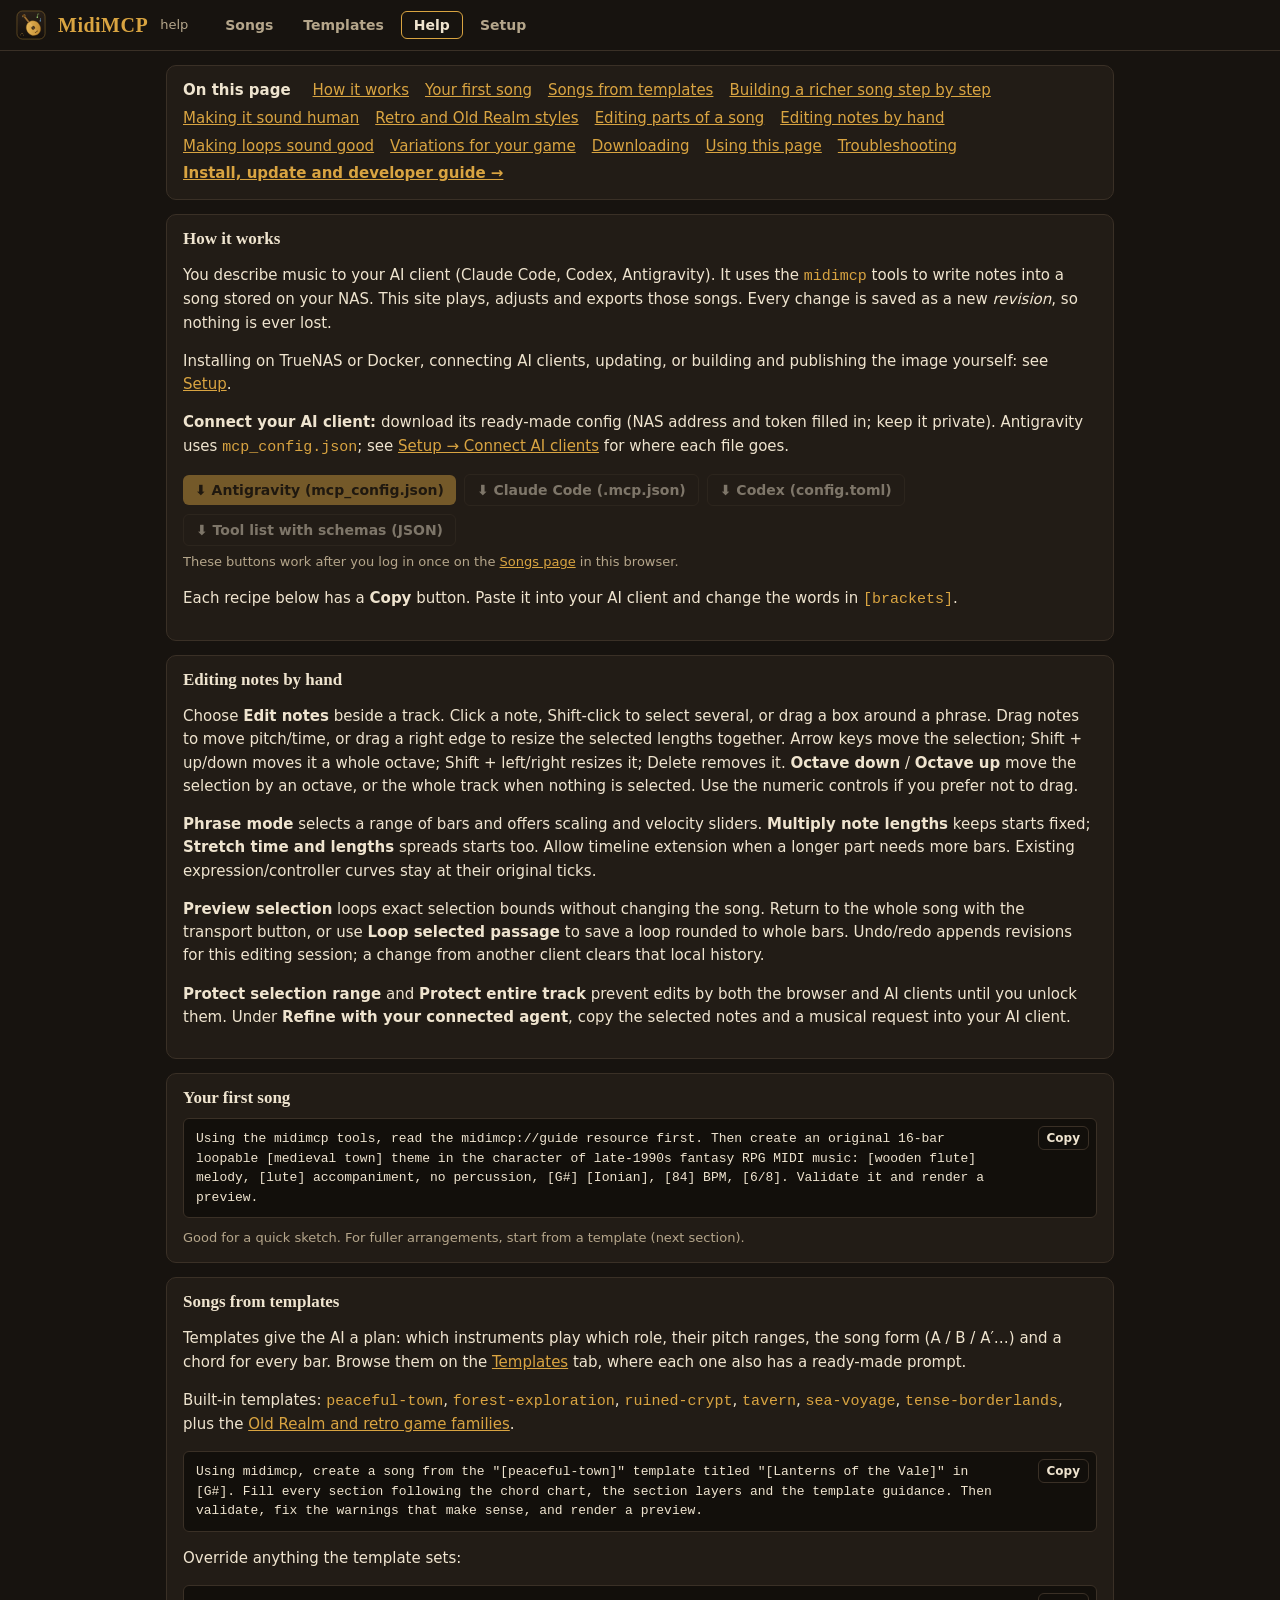
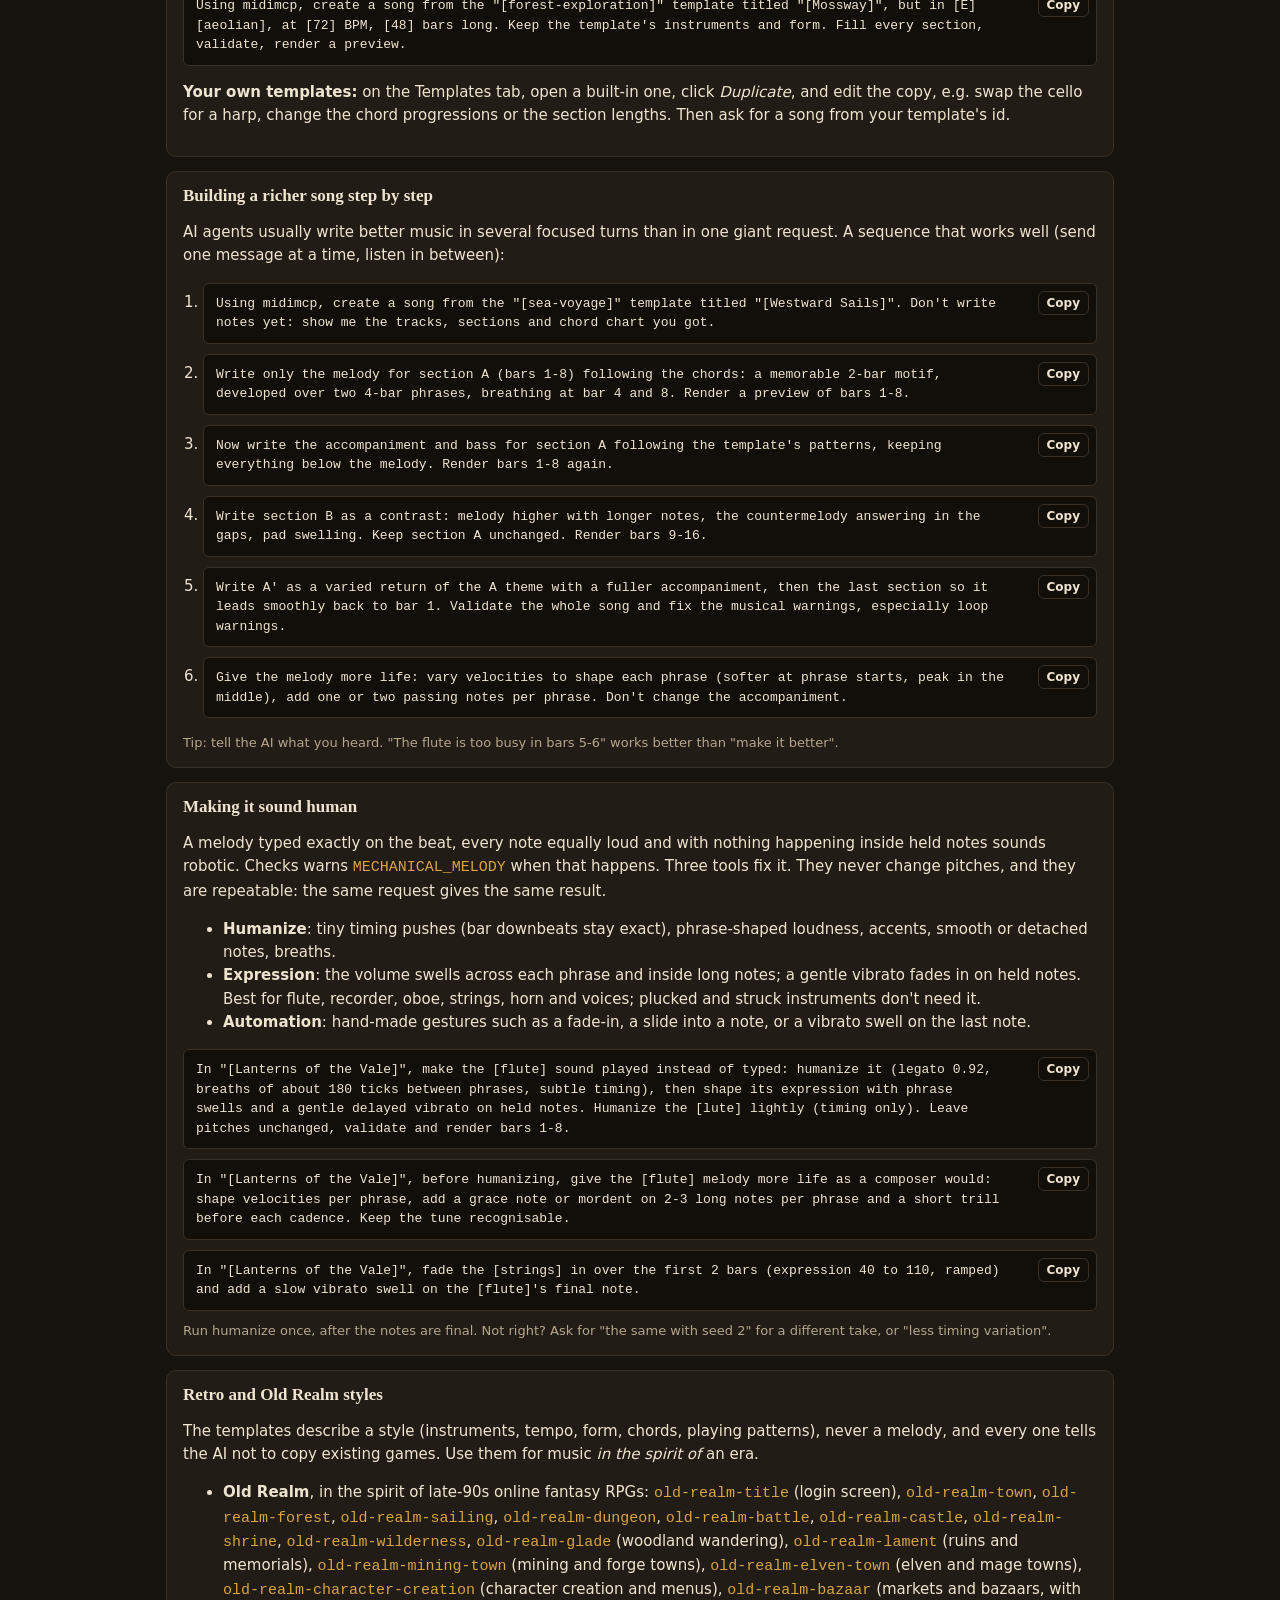
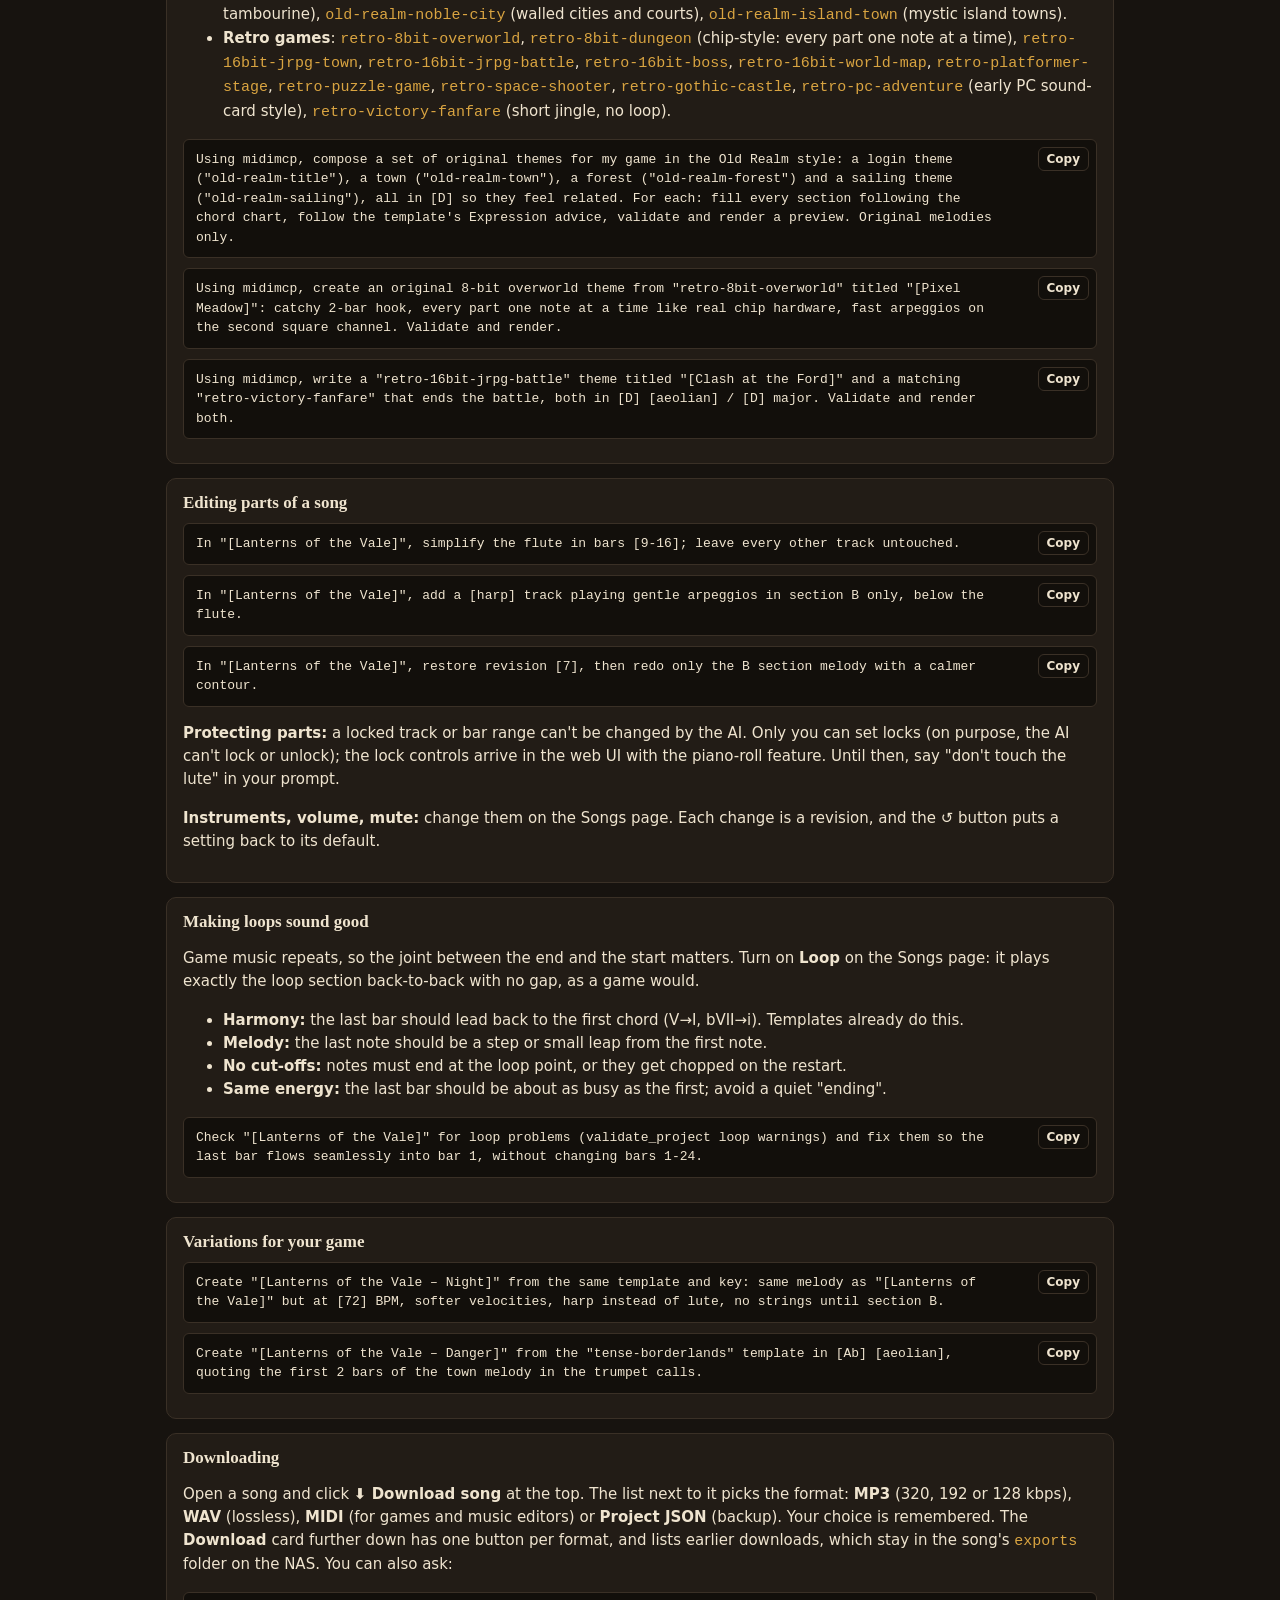
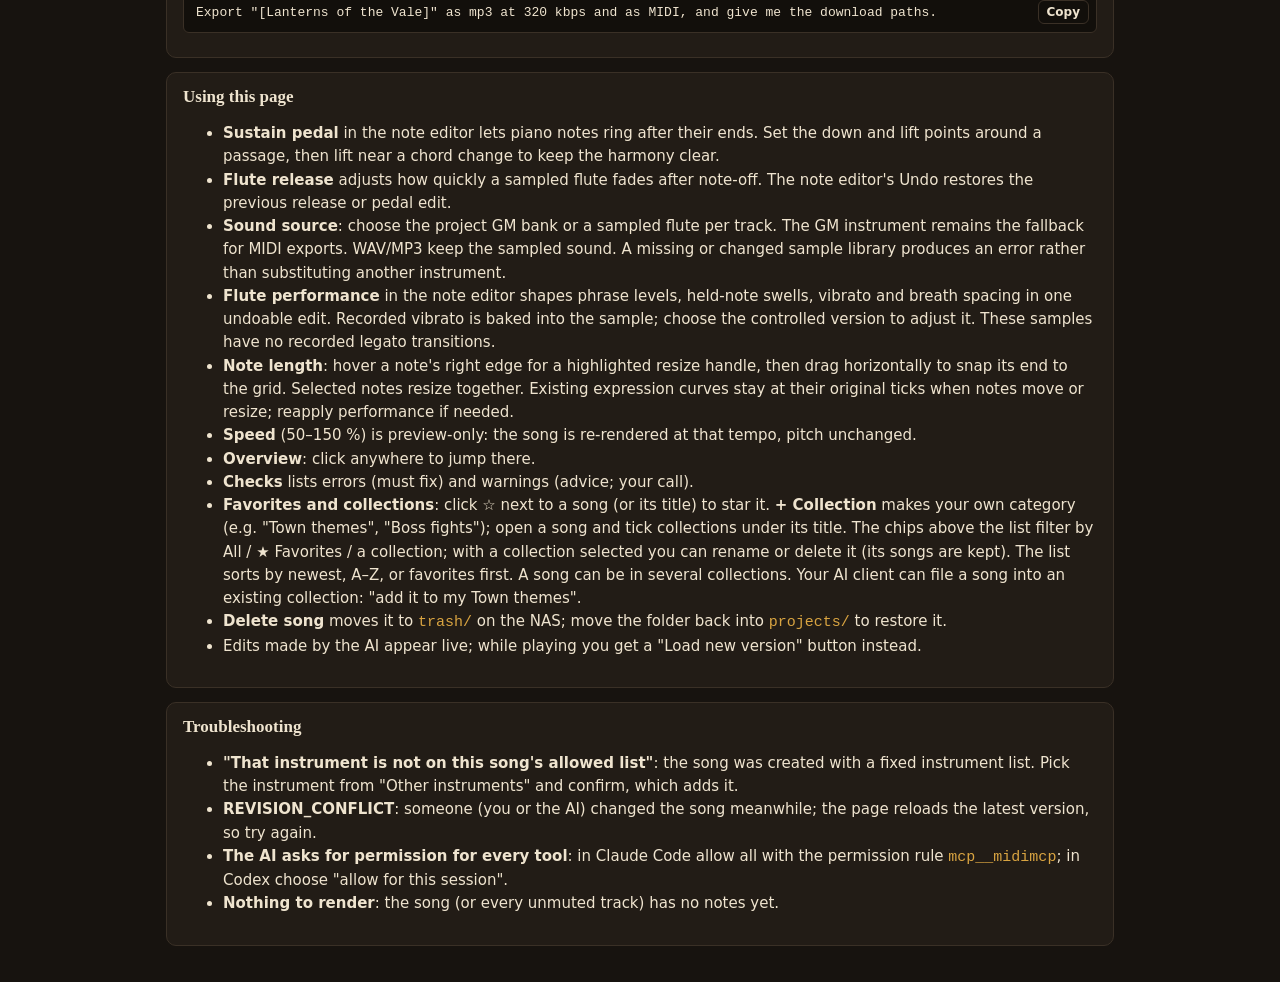
==== commit bc9bfdff: "Note editor: octave down/up buttons and Shift+arrow octave moves Co-Authored-By: Claude Opus 5.5 <no" ====
--- a/src/midimcp/web/help.html
+++ b/src/midimcp/web/help.html
@@ -58,7 +58,7 @@
 
     <section class="card" id="note-editor-help">
       <h2>Editing notes by hand</h2>
-      <p>Choose <strong>Edit notes</strong> beside a track. Click a note, Shift-click to select several, or drag a box around a phrase. Drag notes to move pitch/time, or drag a right edge to resize the selected lengths together. Arrow keys move the selection; Shift + left/right resizes it; Delete removes it. Use the numeric controls if you prefer not to drag.</p>
+      <p>Choose <strong>Edit notes</strong> beside a track. Click a note, Shift-click to select several, or drag a box around a phrase. Drag notes to move pitch/time, or drag a right edge to resize the selected lengths together. Arrow keys move the selection; Shift + up/down moves it a whole octave; Shift + left/right resizes it; Delete removes it. <strong>Octave down</strong> / <strong>Octave up</strong> move the selection by an octave, or the whole track when nothing is selected. Use the numeric controls if you prefer not to drag.</p>
       <p><strong>Phrase mode</strong> selects a range of bars and offers scaling and velocity sliders. <strong>Multiply note lengths</strong> keeps starts fixed; <strong>Stretch time and lengths</strong> spreads starts too. Allow timeline extension when a longer part needs more bars. Existing expression/controller curves stay at their original ticks.</p>
       <p><strong>Preview selection</strong> loops exact selection bounds without changing the song. Return to the whole song with the transport button, or use <strong>Loop selected passage</strong> to save a loop rounded to whole bars. Undo/redo appends revisions for this editing session; a change from another client clears that local history.</p>
       <p><strong>Protect selection range</strong> and <strong>Protect entire track</strong> prevent edits by both the browser and AI clients until you unlock them. Under <strong>Refine with your connected agent</strong>, copy the selected notes and a musical request into your AI client.</p>
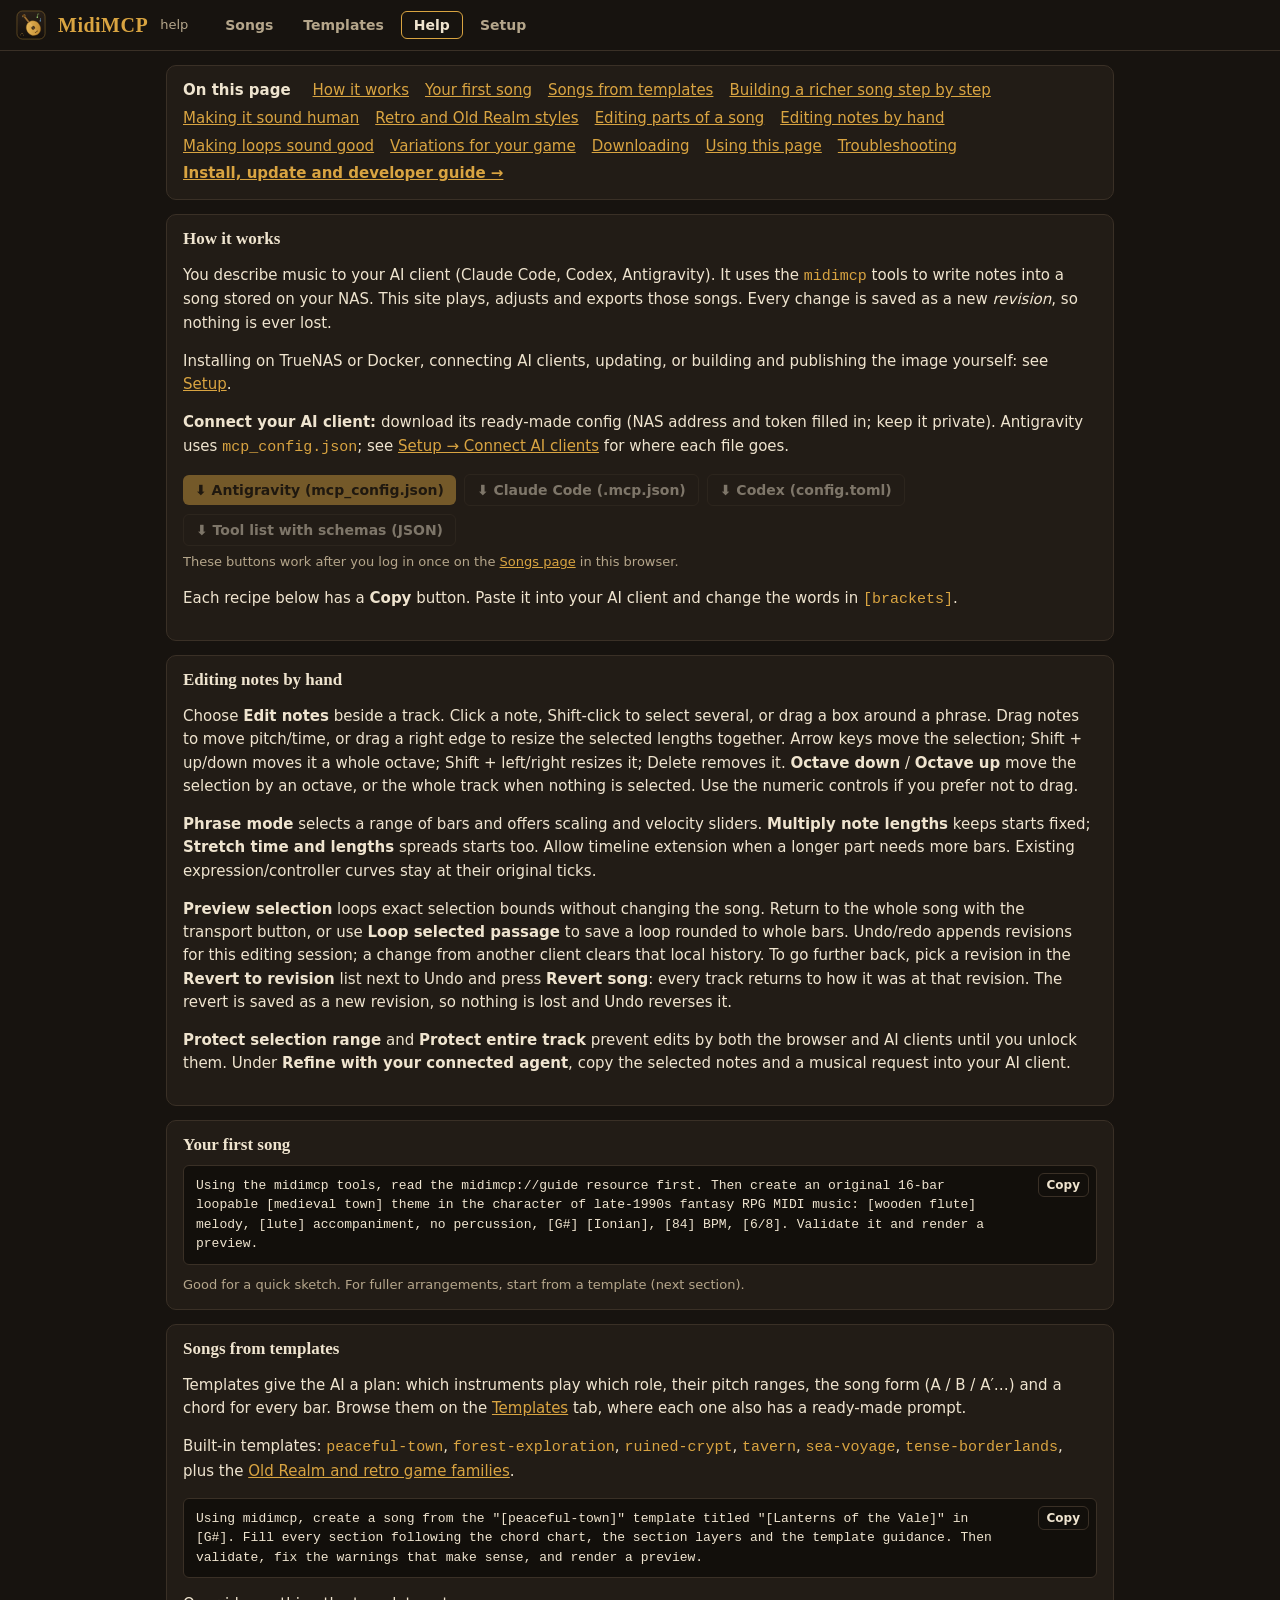
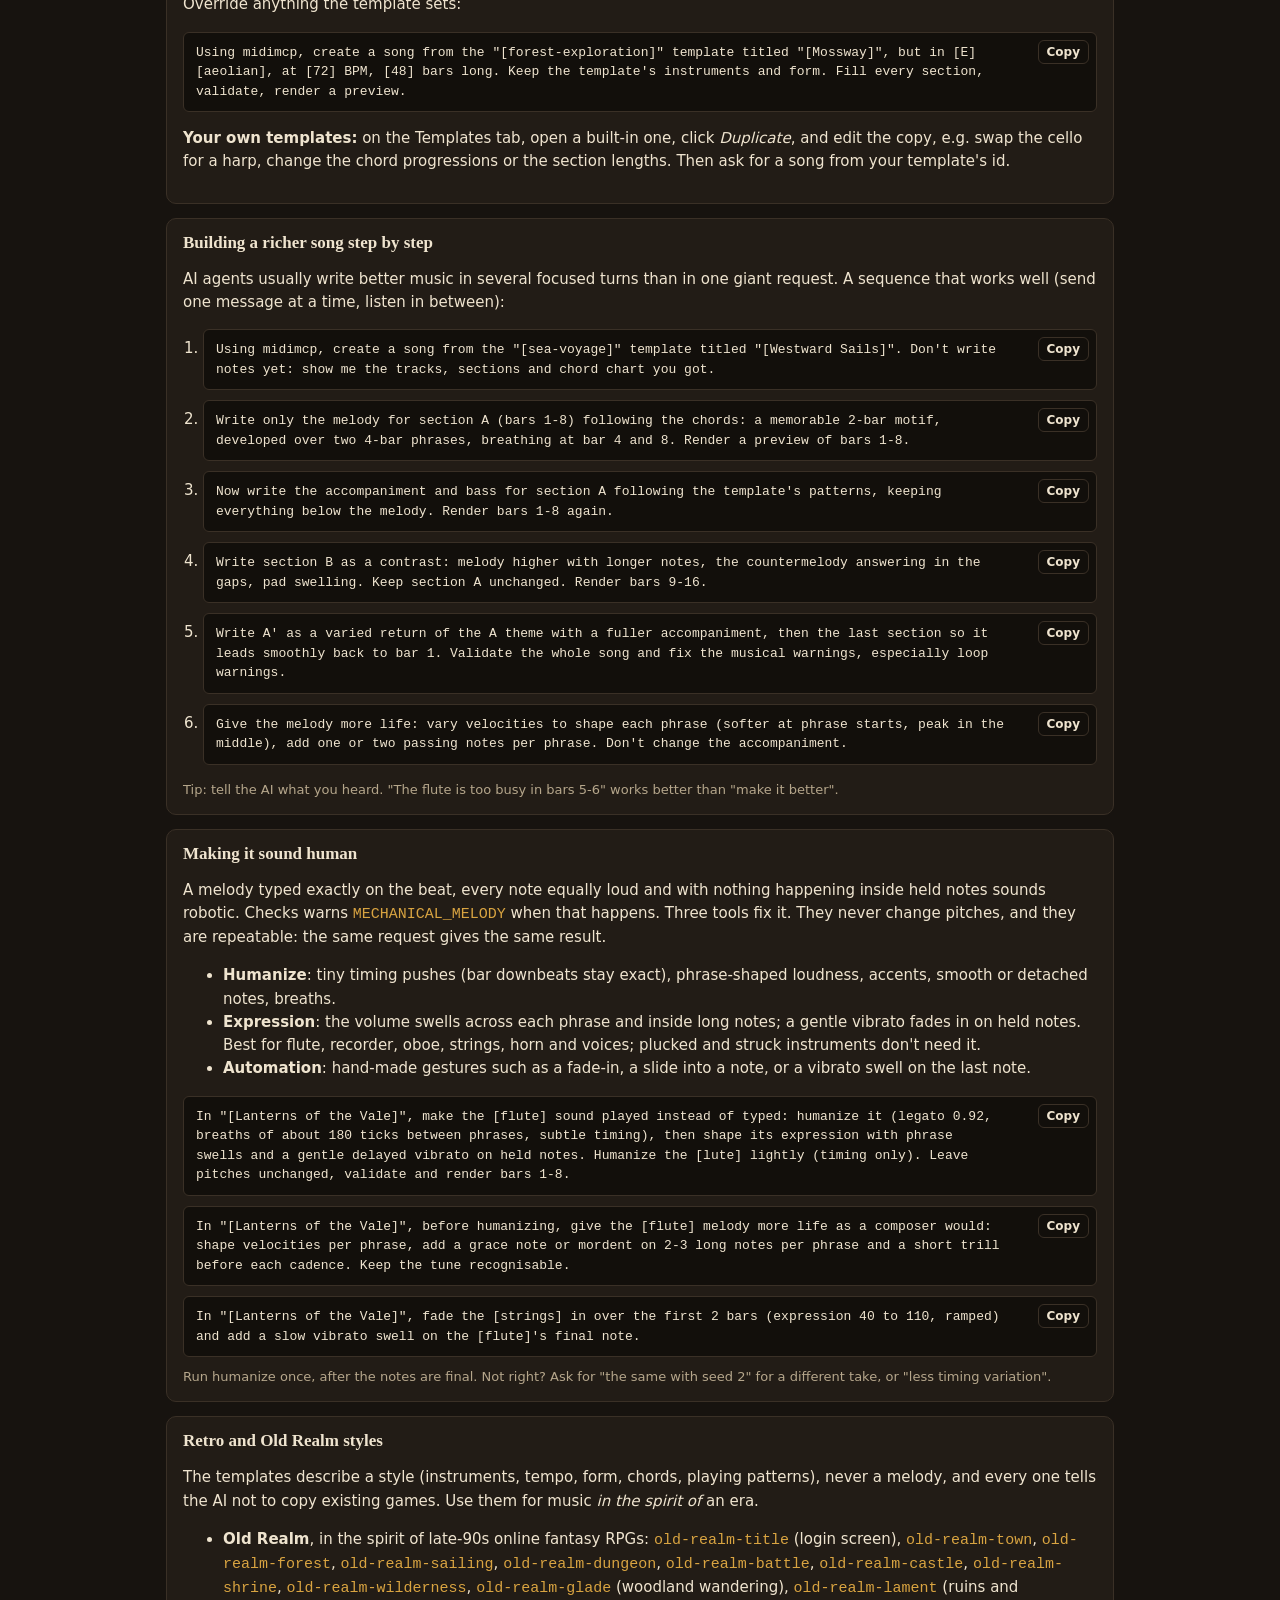
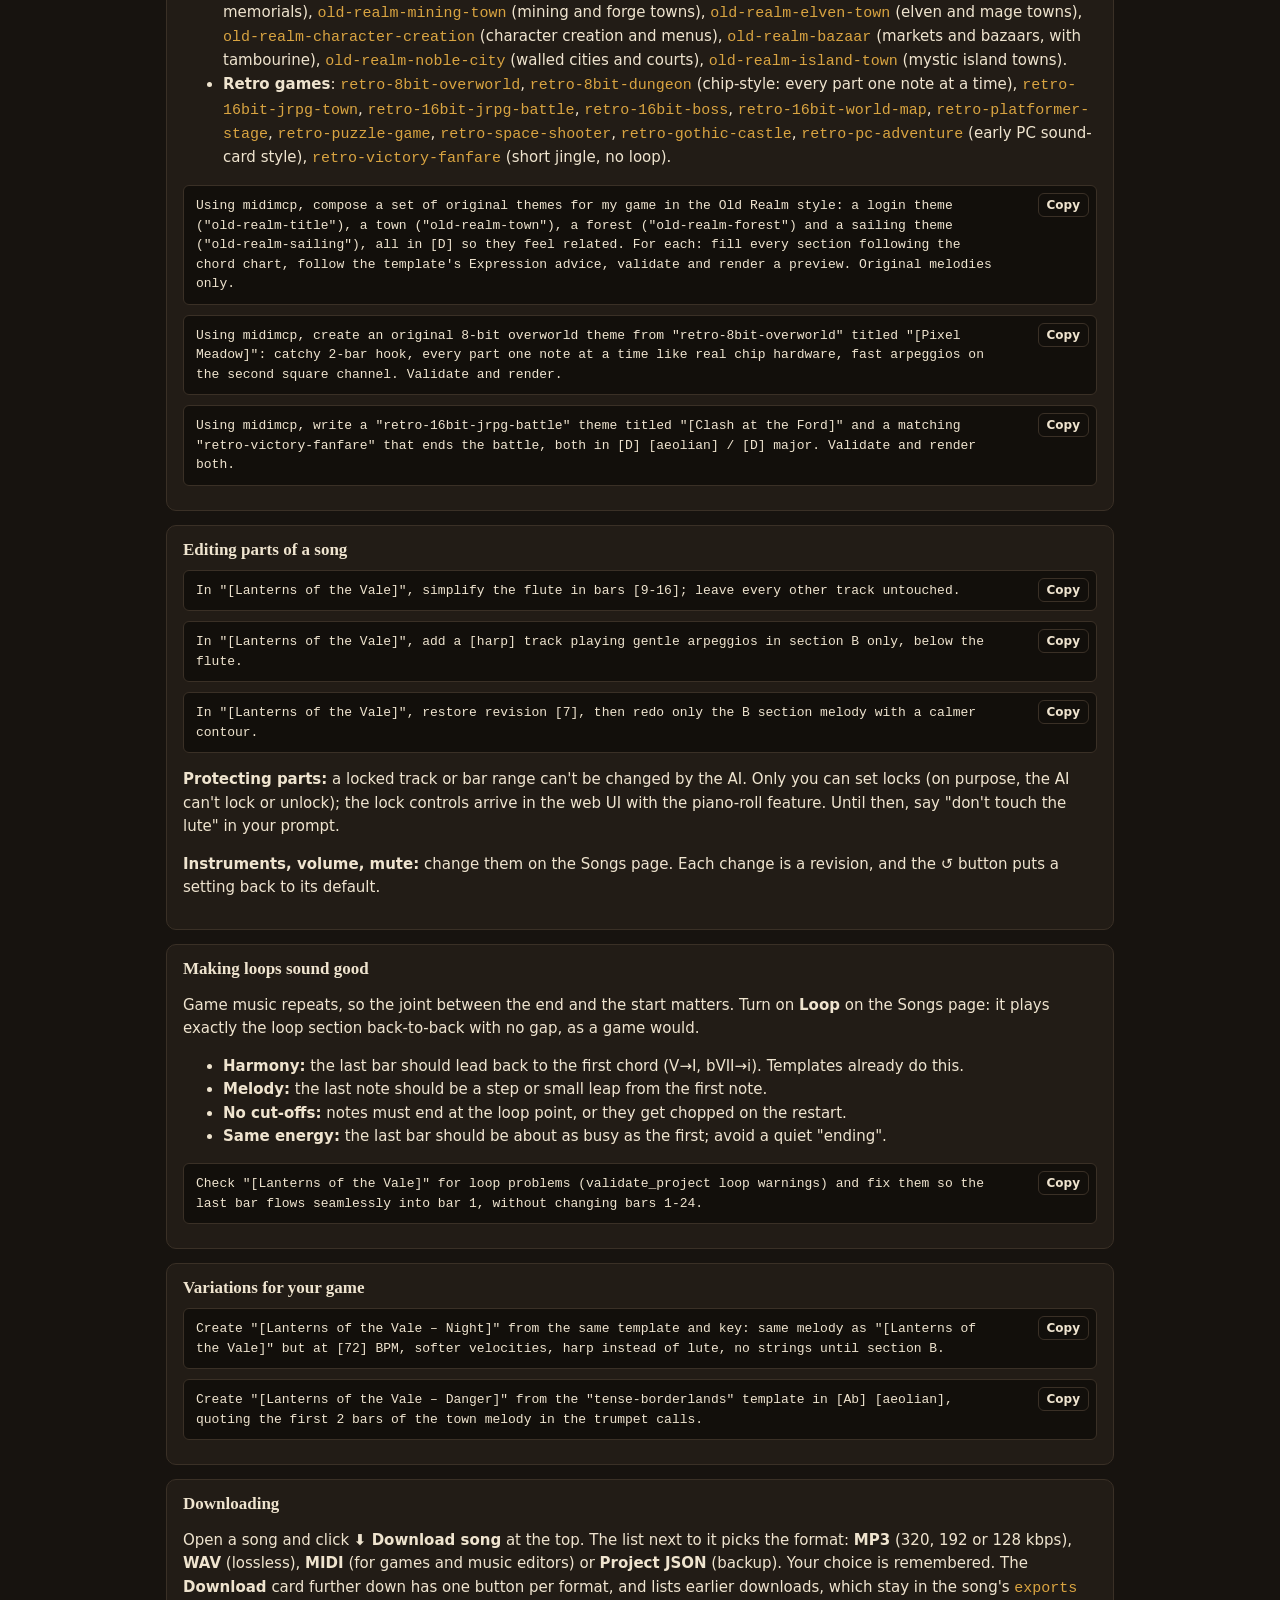
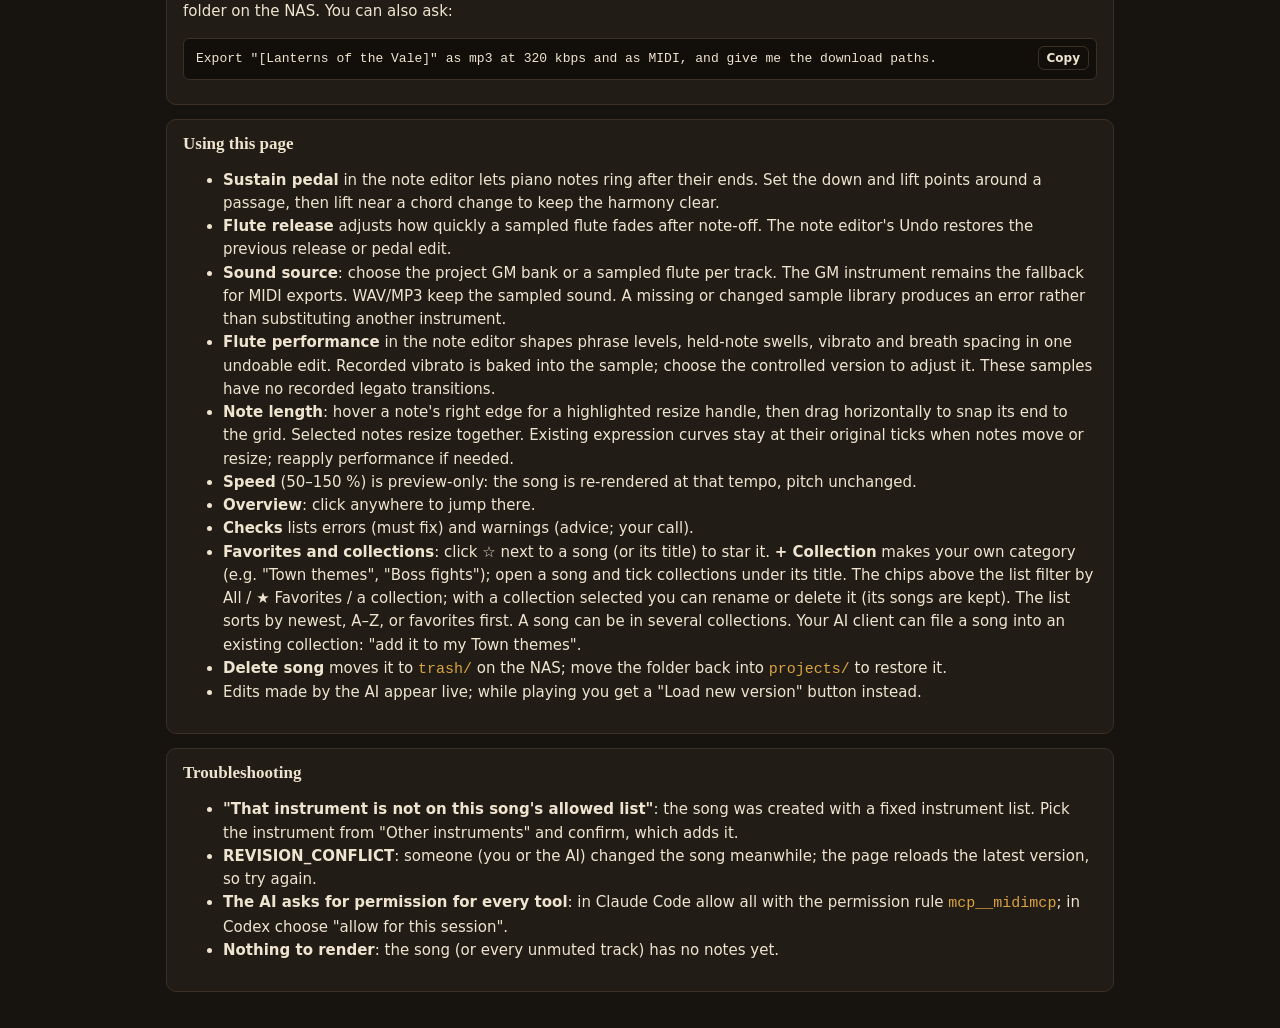
==== commit 1615cdb1: "Note editor: revert-to-revision list and Revert song button Co-Authored-By: Claude Opus 5.5 <noreply" ====
--- a/src/midimcp/web/help.html
+++ b/src/midimcp/web/help.html
@@ -60,7 +60,7 @@
       <h2>Editing notes by hand</h2>
       <p>Choose <strong>Edit notes</strong> beside a track. Click a note, Shift-click to select several, or drag a box around a phrase. Drag notes to move pitch/time, or drag a right edge to resize the selected lengths together. Arrow keys move the selection; Shift + up/down moves it a whole octave; Shift + left/right resizes it; Delete removes it. <strong>Octave down</strong> / <strong>Octave up</strong> move the selection by an octave, or the whole track when nothing is selected. Use the numeric controls if you prefer not to drag.</p>
       <p><strong>Phrase mode</strong> selects a range of bars and offers scaling and velocity sliders. <strong>Multiply note lengths</strong> keeps starts fixed; <strong>Stretch time and lengths</strong> spreads starts too. Allow timeline extension when a longer part needs more bars. Existing expression/controller curves stay at their original ticks.</p>
-      <p><strong>Preview selection</strong> loops exact selection bounds without changing the song. Return to the whole song with the transport button, or use <strong>Loop selected passage</strong> to save a loop rounded to whole bars. Undo/redo appends revisions for this editing session; a change from another client clears that local history.</p>
+      <p><strong>Preview selection</strong> loops exact selection bounds without changing the song. Return to the whole song with the transport button, or use <strong>Loop selected passage</strong> to save a loop rounded to whole bars. Undo/redo appends revisions for this editing session; a change from another client clears that local history. To go further back, pick a revision in the <strong>Revert to revision</strong> list next to Undo and press <strong>Revert song</strong>: every track returns to how it was at that revision. The revert is saved as a new revision, so nothing is lost and Undo reverses it.</p>
       <p><strong>Protect selection range</strong> and <strong>Protect entire track</strong> prevent edits by both the browser and AI clients until you unlock them. Under <strong>Refine with your connected agent</strong>, copy the selected notes and a musical request into your AI client.</p>
     </section>
 
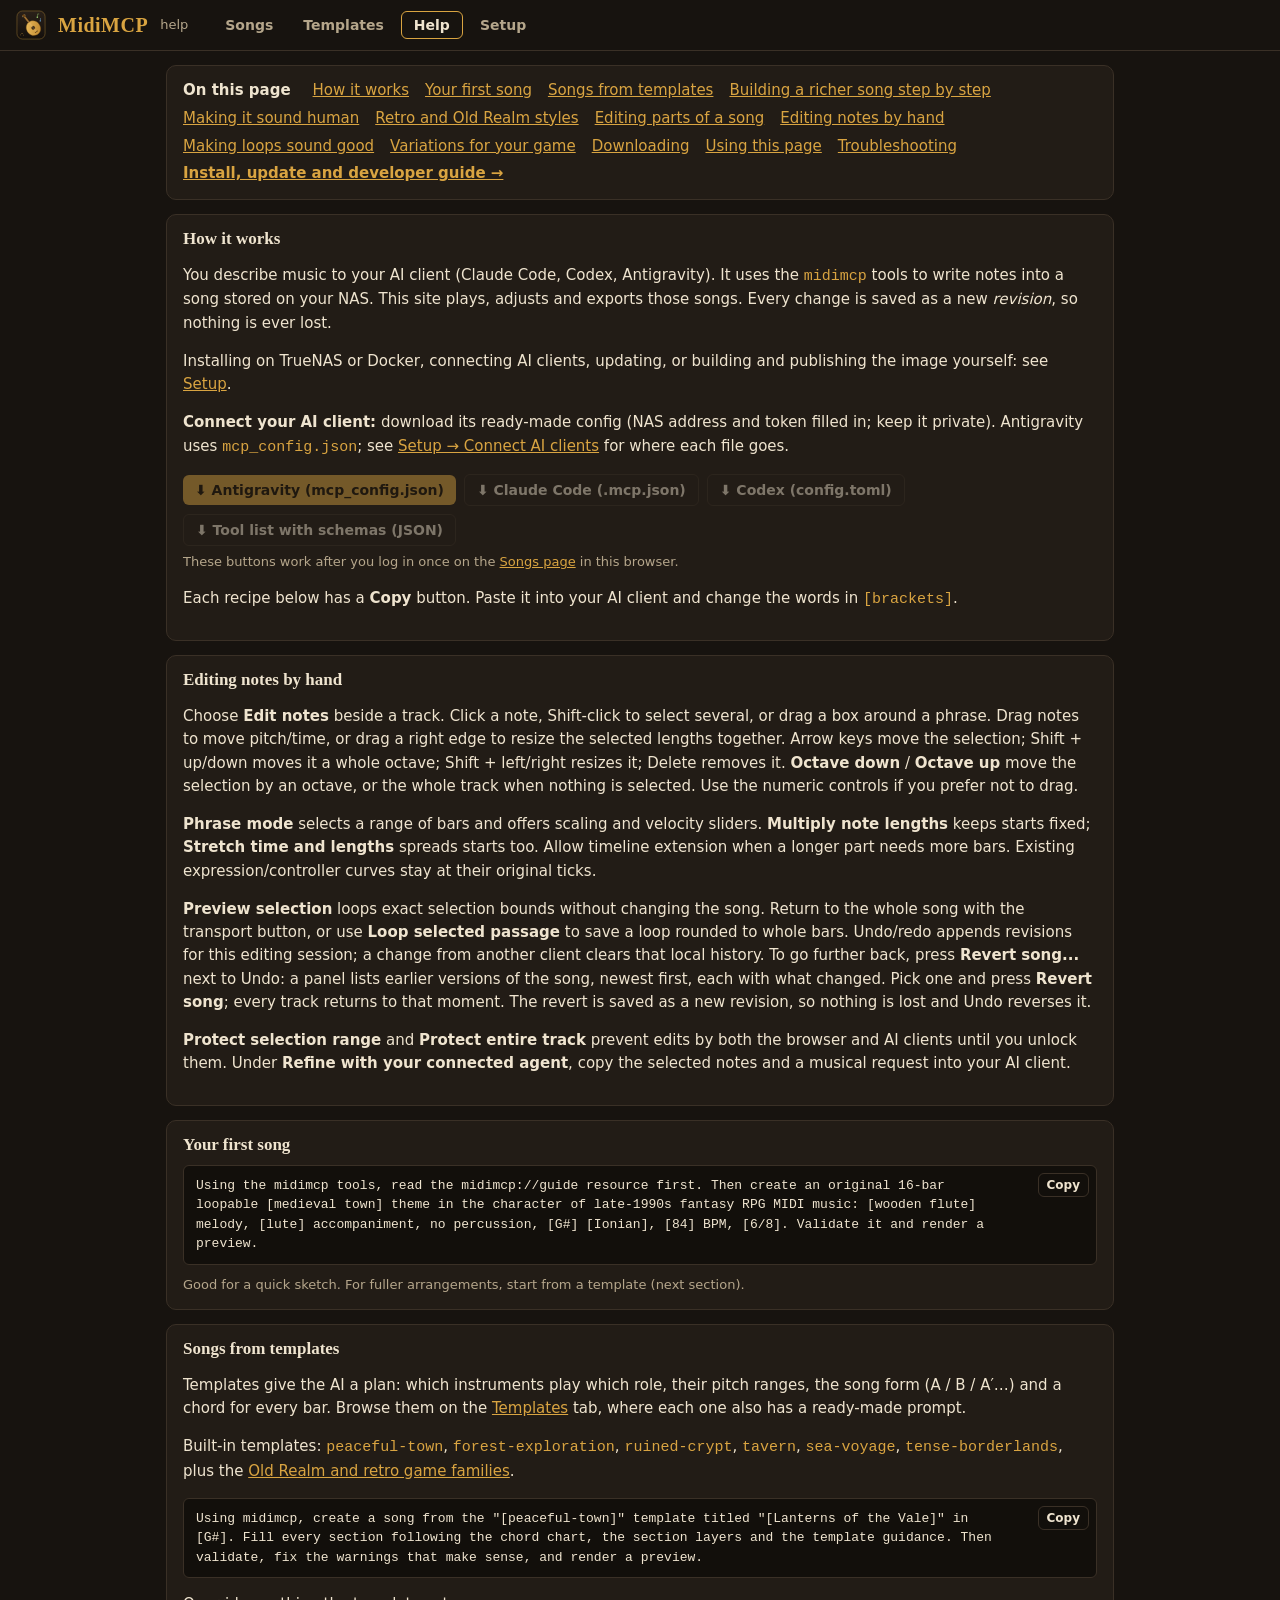
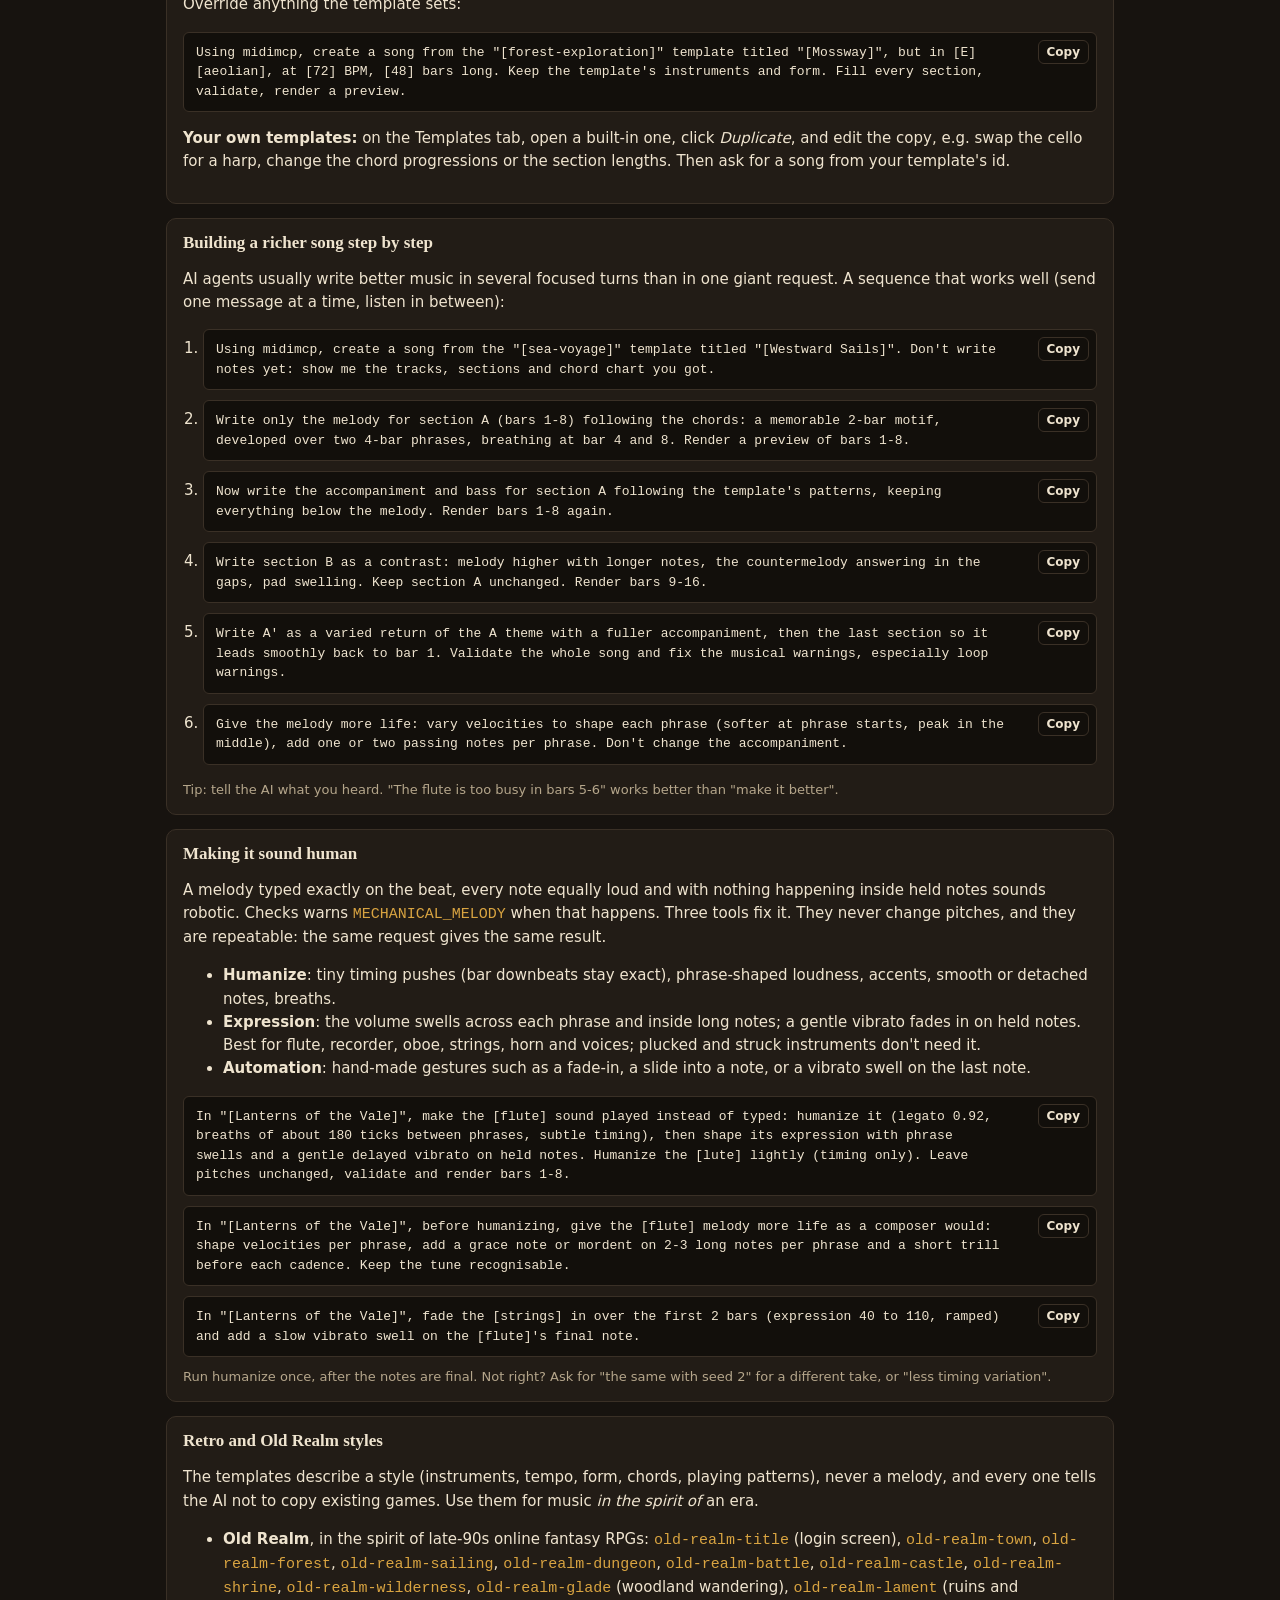
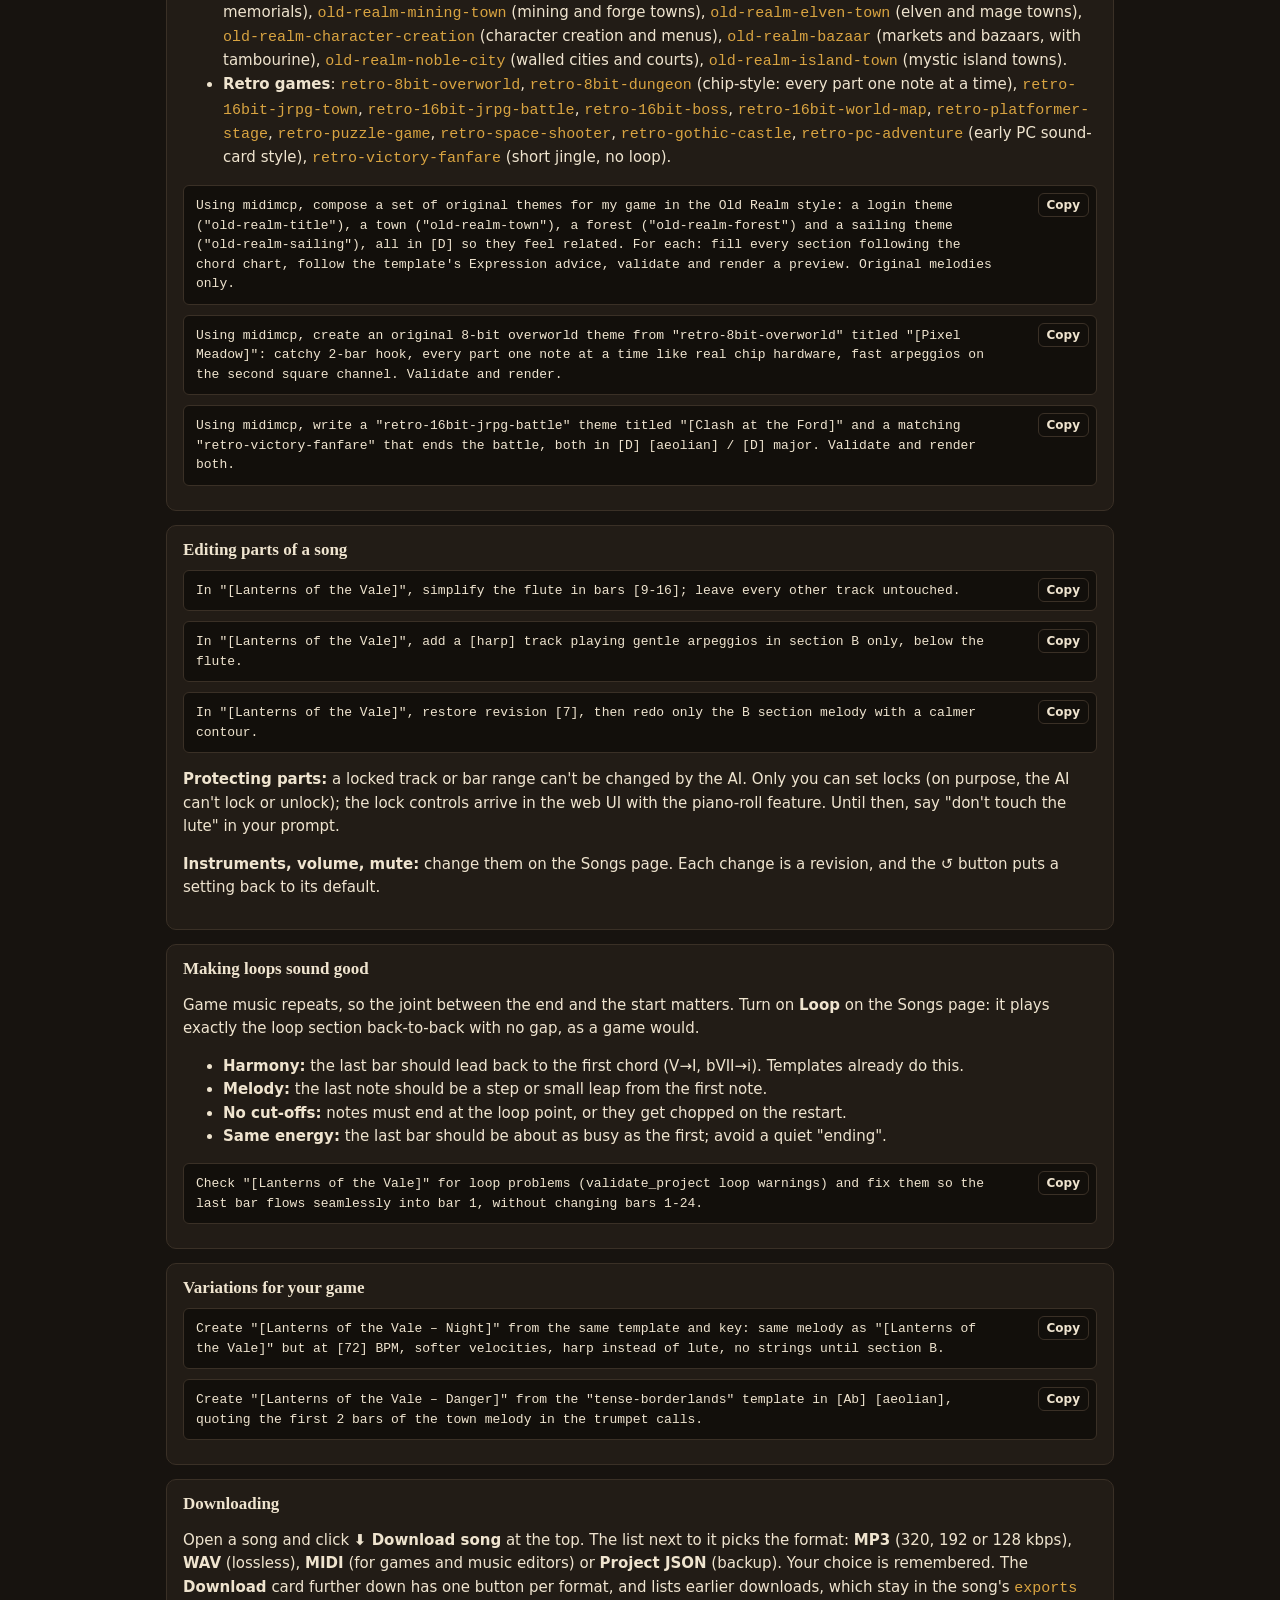
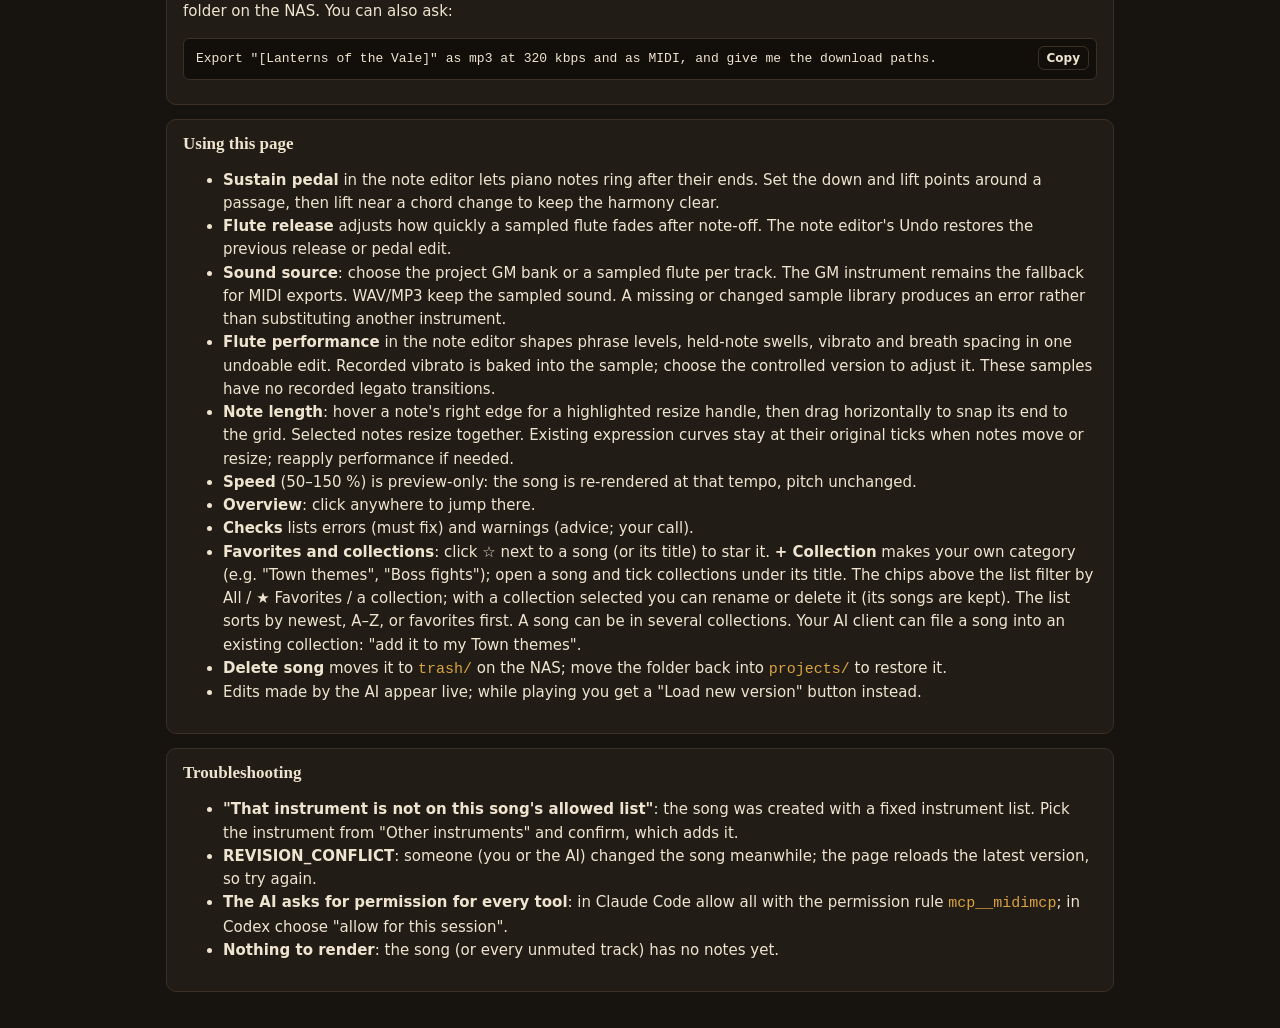
==== commit cadc9d52: "Note editor: replace revert dropdown with a plain-language song revert panel Co-Authored-By: Claude " ====
--- a/src/midimcp/web/help.html
+++ b/src/midimcp/web/help.html
@@ -60,7 +60,7 @@
       <h2>Editing notes by hand</h2>
       <p>Choose <strong>Edit notes</strong> beside a track. Click a note, Shift-click to select several, or drag a box around a phrase. Drag notes to move pitch/time, or drag a right edge to resize the selected lengths together. Arrow keys move the selection; Shift + up/down moves it a whole octave; Shift + left/right resizes it; Delete removes it. <strong>Octave down</strong> / <strong>Octave up</strong> move the selection by an octave, or the whole track when nothing is selected. Use the numeric controls if you prefer not to drag.</p>
       <p><strong>Phrase mode</strong> selects a range of bars and offers scaling and velocity sliders. <strong>Multiply note lengths</strong> keeps starts fixed; <strong>Stretch time and lengths</strong> spreads starts too. Allow timeline extension when a longer part needs more bars. Existing expression/controller curves stay at their original ticks.</p>
-      <p><strong>Preview selection</strong> loops exact selection bounds without changing the song. Return to the whole song with the transport button, or use <strong>Loop selected passage</strong> to save a loop rounded to whole bars. Undo/redo appends revisions for this editing session; a change from another client clears that local history. To go further back, pick a revision in the <strong>Revert to revision</strong> list next to Undo and press <strong>Revert song</strong>: every track returns to how it was at that revision. The revert is saved as a new revision, so nothing is lost and Undo reverses it.</p>
+      <p><strong>Preview selection</strong> loops exact selection bounds without changing the song. Return to the whole song with the transport button, or use <strong>Loop selected passage</strong> to save a loop rounded to whole bars. Undo/redo appends revisions for this editing session; a change from another client clears that local history. To go further back, press <strong>Revert song...</strong> next to Undo: a panel lists earlier versions of the song, newest first, each with what changed. Pick one and press <strong>Revert song</strong>; every track returns to that moment. The revert is saved as a new revision, so nothing is lost and Undo reverses it.</p>
       <p><strong>Protect selection range</strong> and <strong>Protect entire track</strong> prevent edits by both the browser and AI clients until you unlock them. Under <strong>Refine with your connected agent</strong>, copy the selected notes and a musical request into your AI client.</p>
     </section>
 
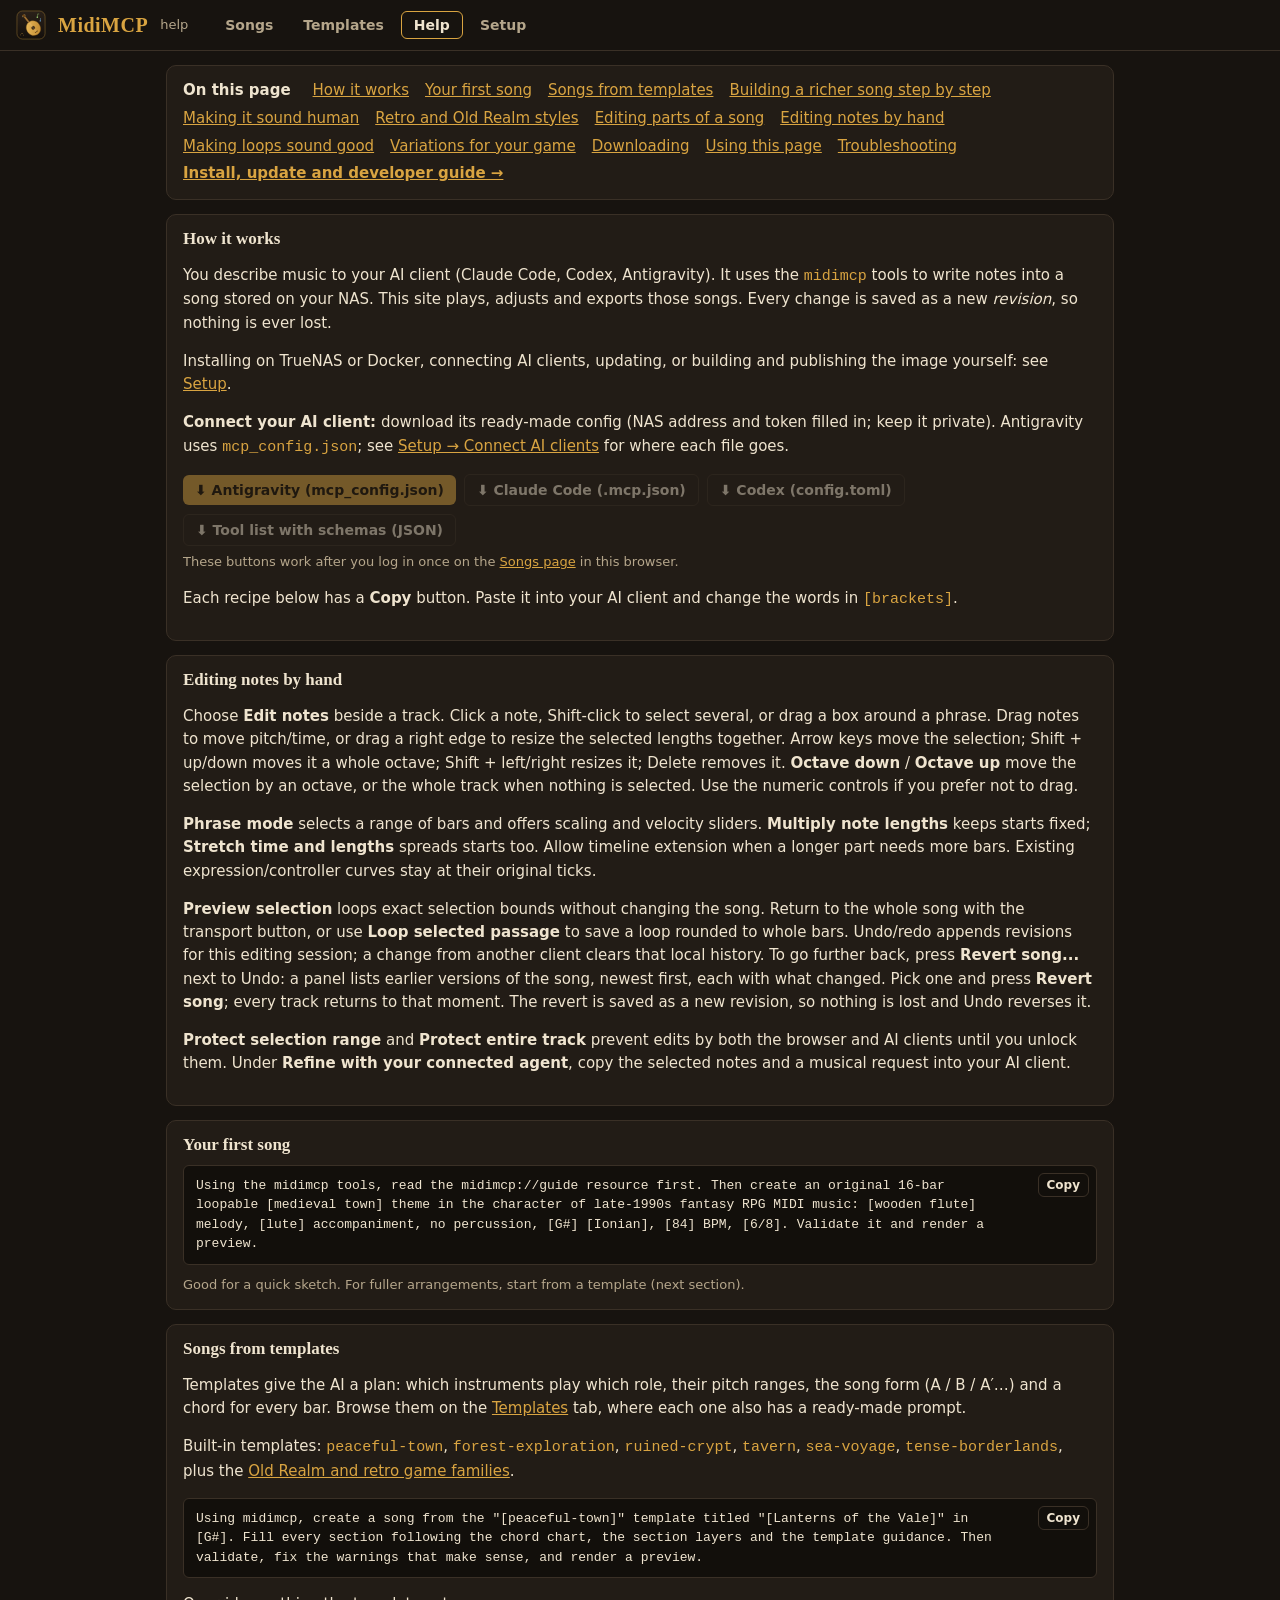
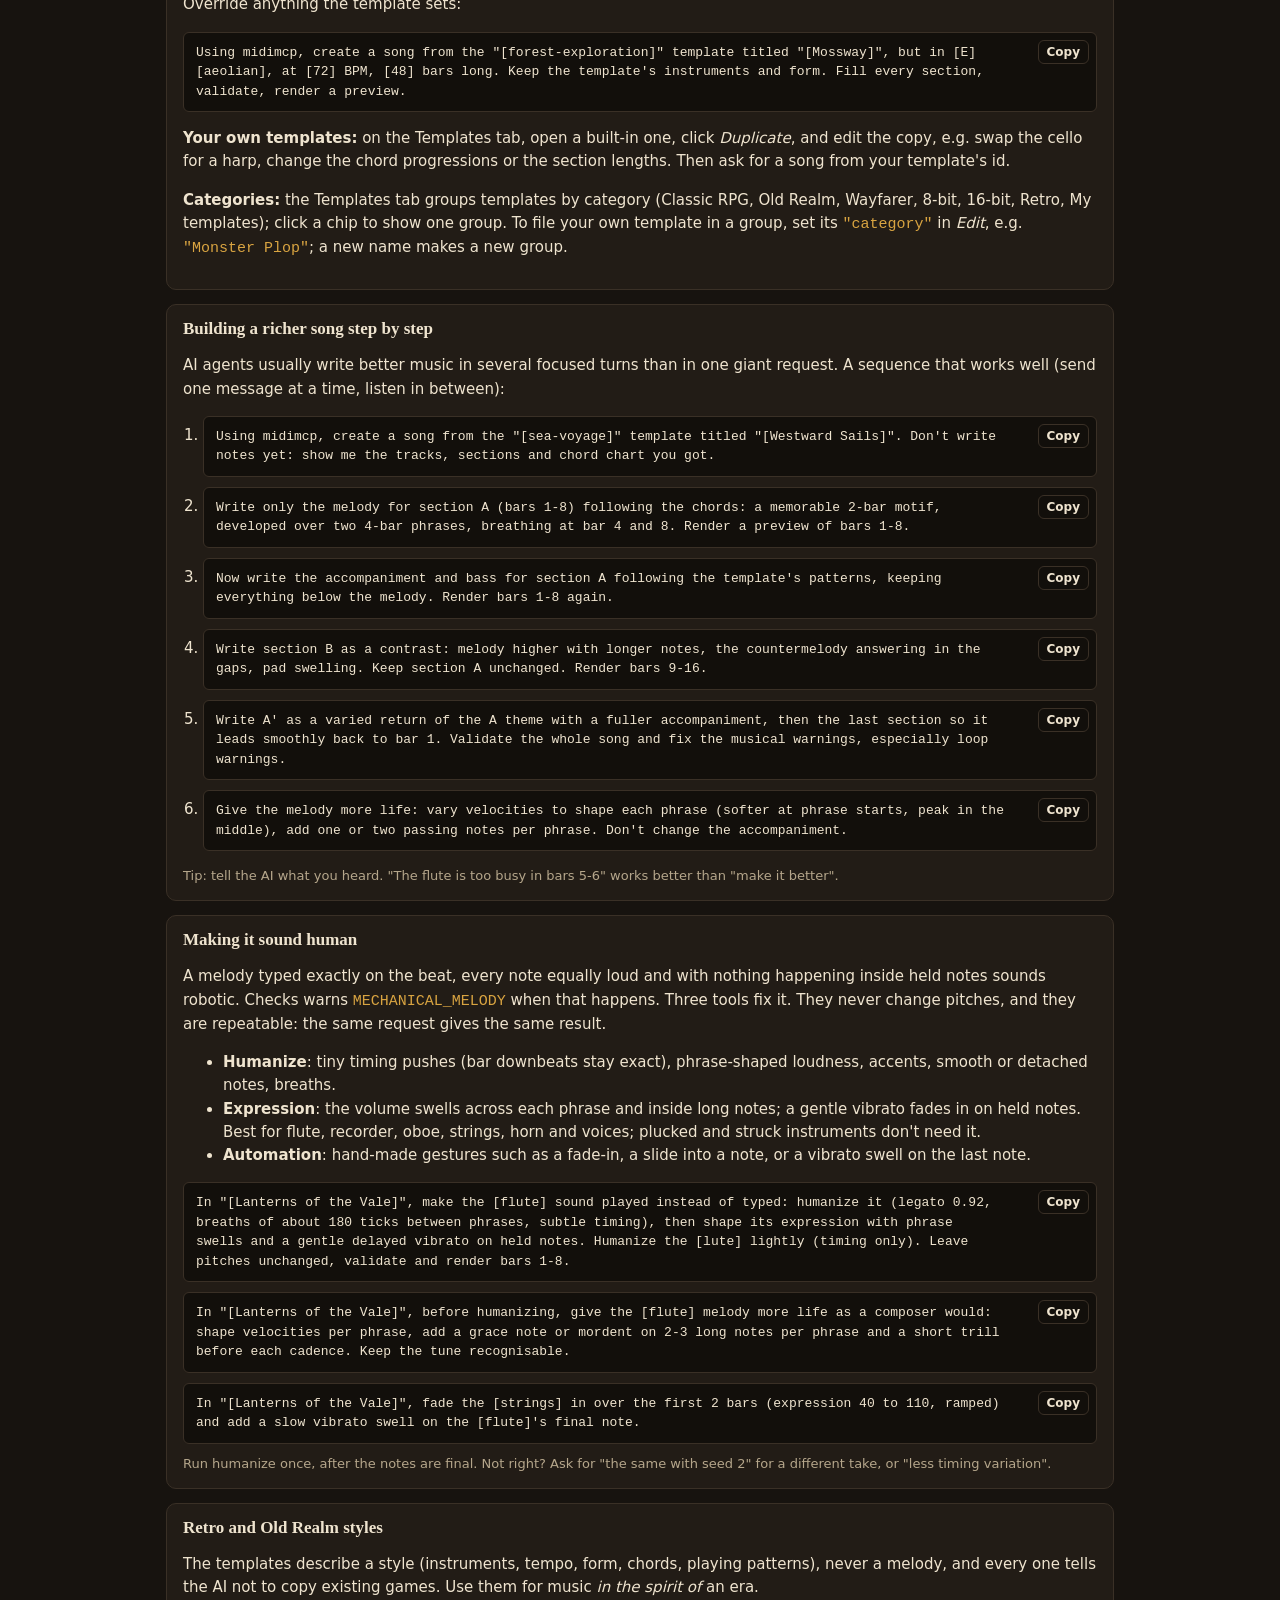
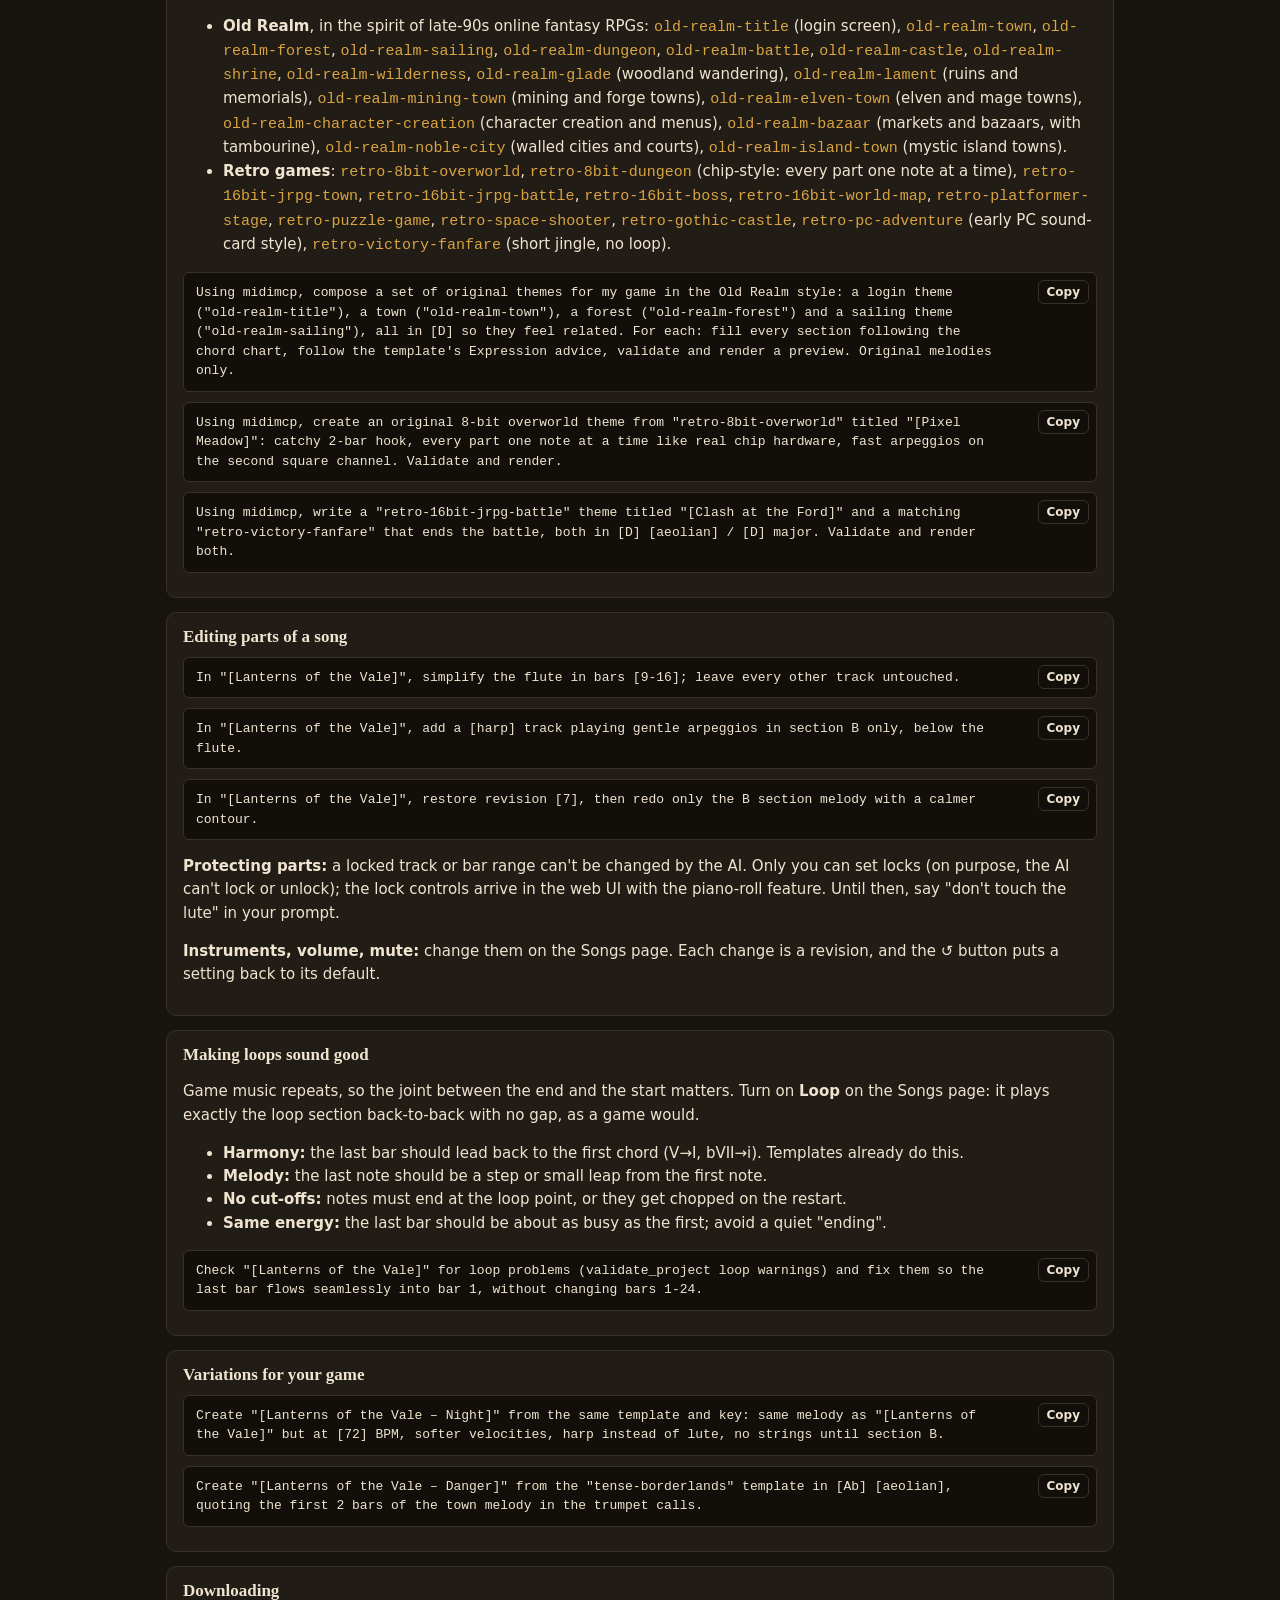
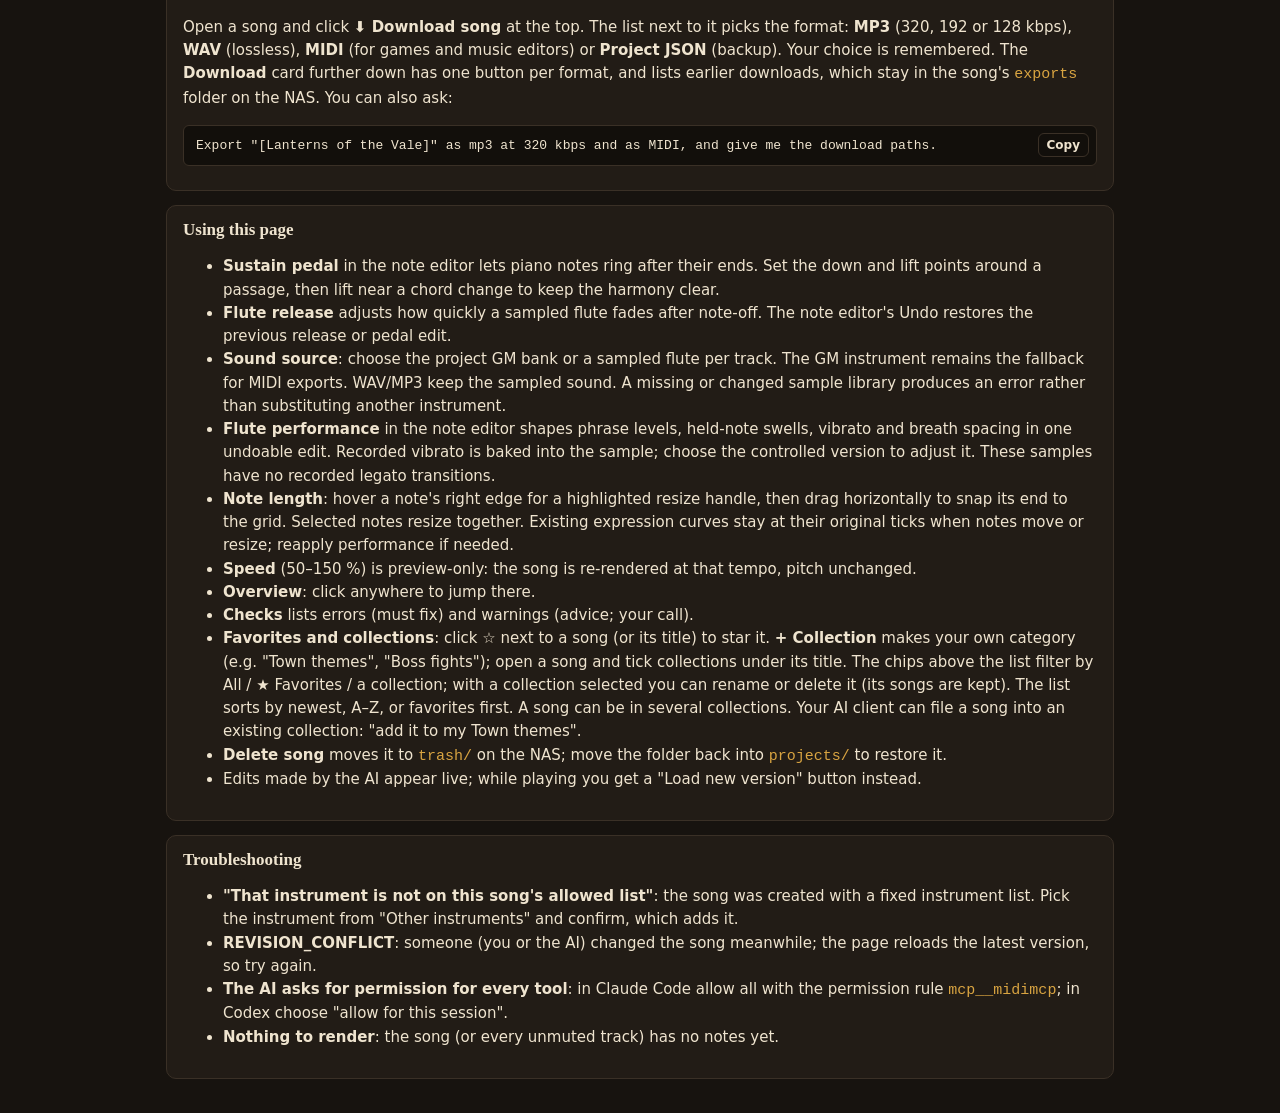
==== commit cdfae2df: "Document template categories; format Co-Authored-By: Claude Opus 5.5 <noreply@anthropic.com>" ====
--- a/src/midimcp/web/help.html
+++ b/src/midimcp/web/help.html
@@ -78,6 +78,7 @@
       <p>Override anything the template sets:</p>
       <div class="recipe"><pre>Using midimcp, create a song from the "[forest-exploration]" template titled "[Mossway]", but in [E] [aeolian], at [72] BPM, [48] bars long. Keep the template's instruments and form. Fill every section, validate, render a preview.</pre></div>
       <p><strong>Your own templates:</strong> on the Templates tab, open a built-in one, click <em>Duplicate</em>, and edit the copy, e.g. swap the cello for a harp, change the chord progressions or the section lengths. Then ask for a song from your template's id.</p>
+      <p><strong>Categories:</strong> the Templates tab groups templates by category (Classic RPG, Old Realm, Wayfarer, 8-bit, 16-bit, Retro, My templates); click a chip to show one group. To file your own template in a group, set its <code>"category"</code> in <em>Edit</em>, e.g. <code>"Monster Plop"</code>; a new name makes a new group.</p>
     </section>
 
     <section class="card" id="complex">
--- a/src/midimcp/web/style.css
+++ b/src/midimcp/web/style.css
@@ -182,6 +182,9 @@
 .lib-row { display: flex; gap: 6px; align-items: center; margin-bottom: 8px; }
 .lib-row select { flex: 1; min-width: 0; }
 button.small { padding: 4px 8px; font-size: 12px; }
+.project-list li.group { cursor: default; padding: 10px 2px 4px; border: 0; color: var(--muted); font: 600 11px system-ui; letter-spacing: .06em; text-transform: uppercase; }
+.project-list li.group:hover { background: transparent; }
+.project-list li.group .count { opacity: .7; margin-left: 6px; }
 .project-list li.song { display: flex; gap: 8px; align-items: start; }
 .project-list li.song .text { flex: 1; min-width: 0; }
 button.star { background: none; border: 0; padding: 0 2px; font-size: 18px; line-height: 1.2; color: var(--muted); cursor: pointer; }
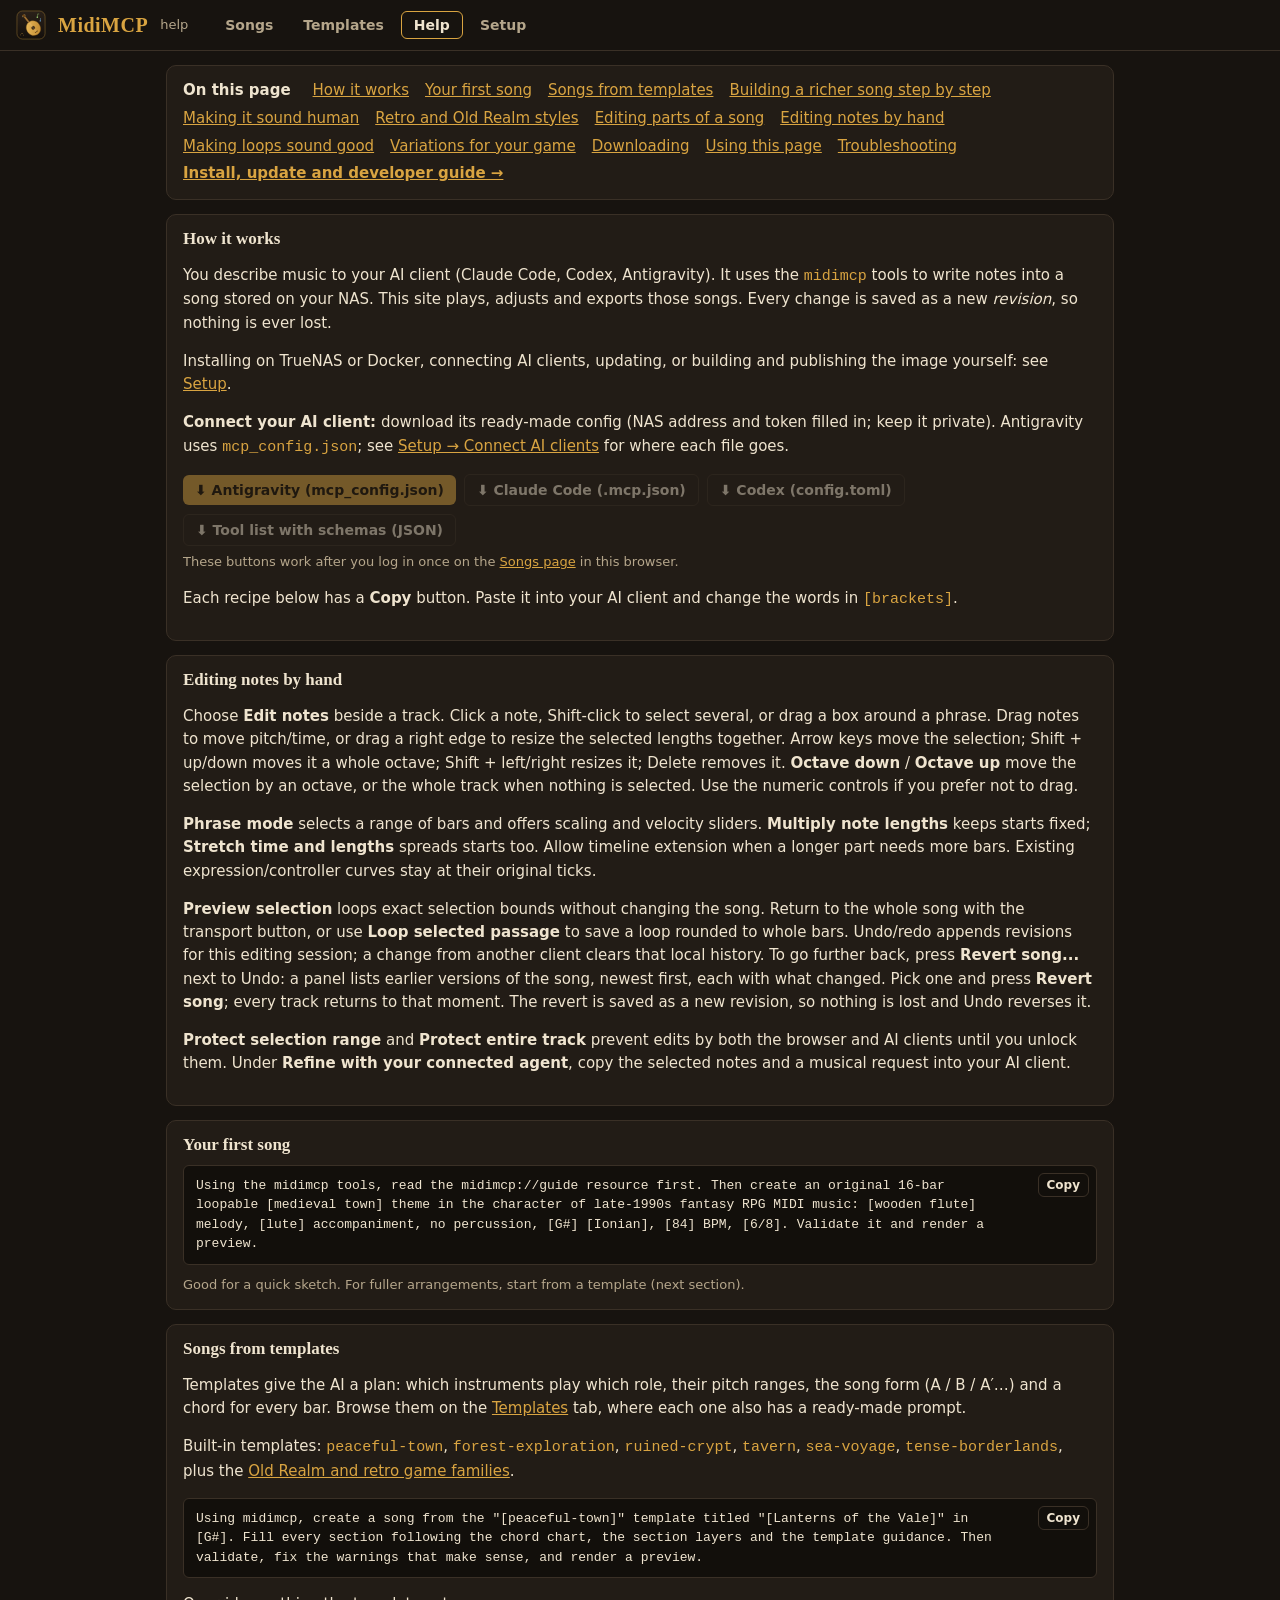
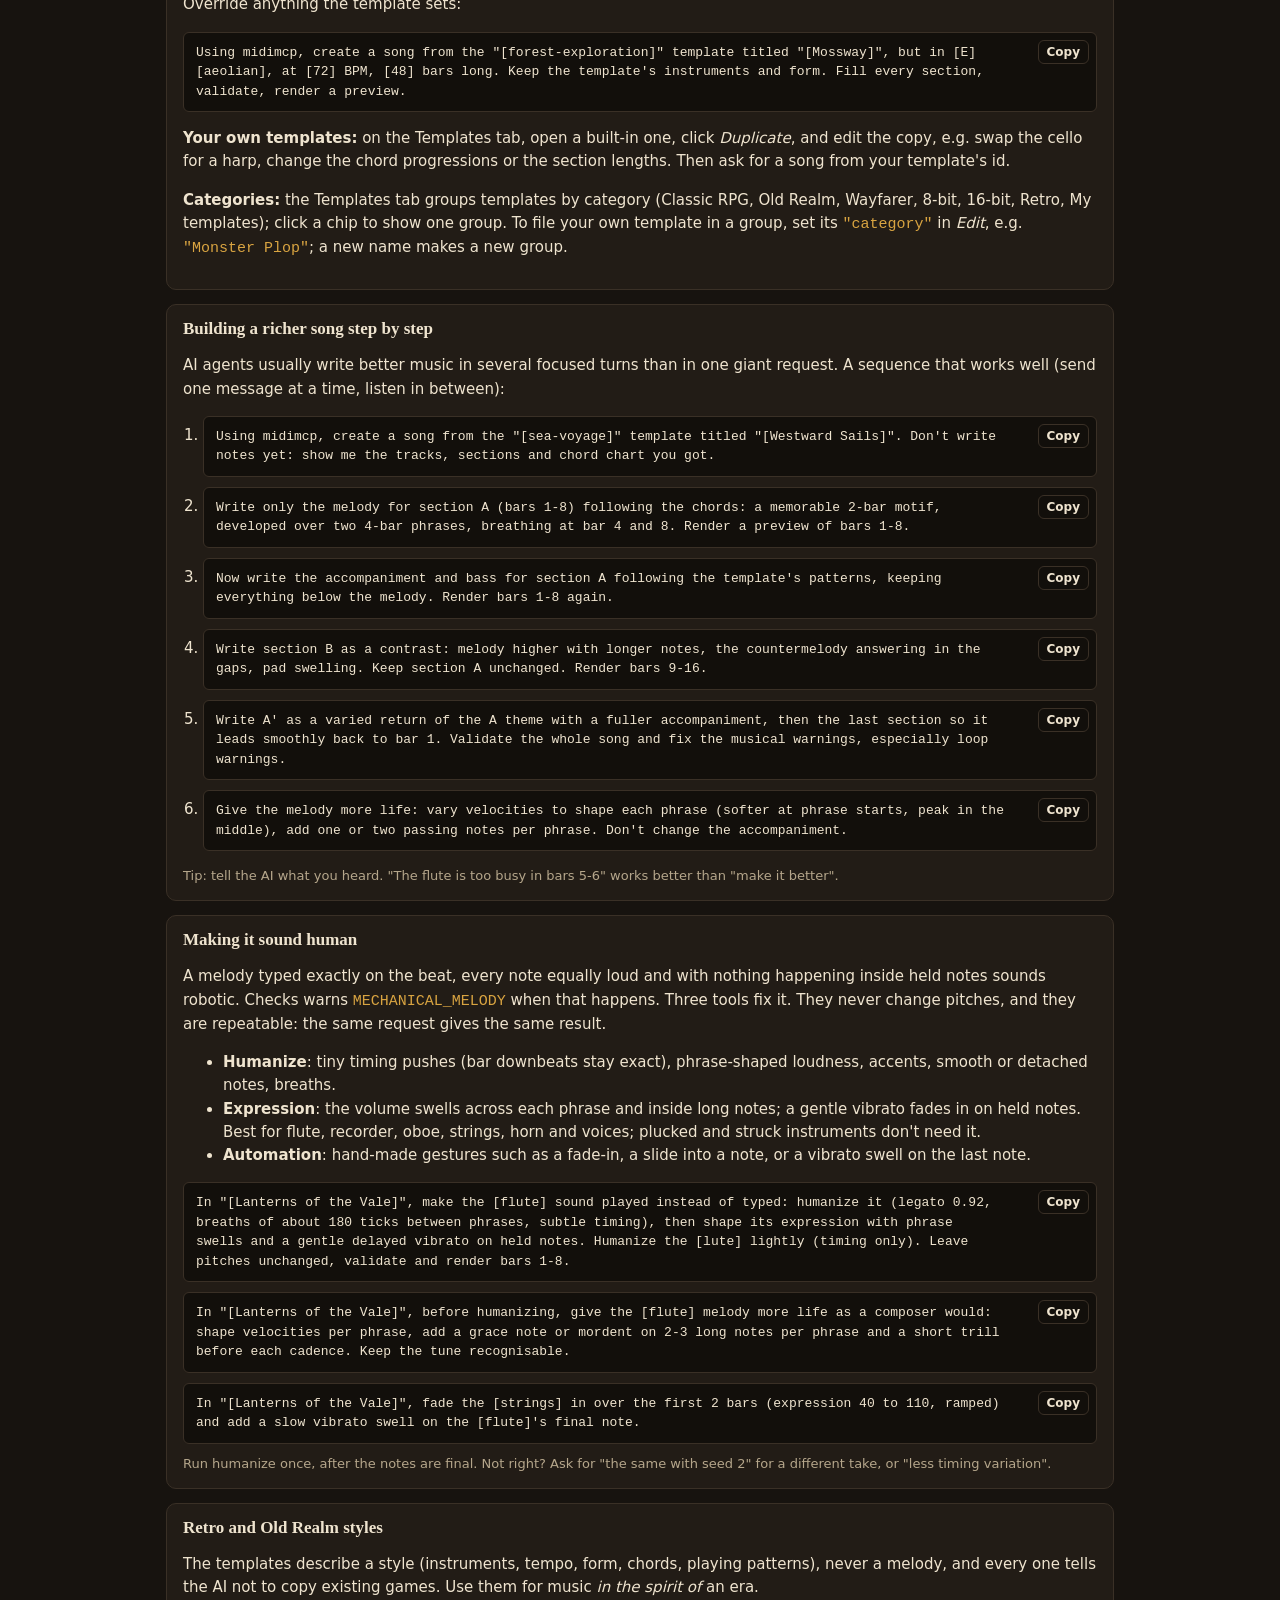
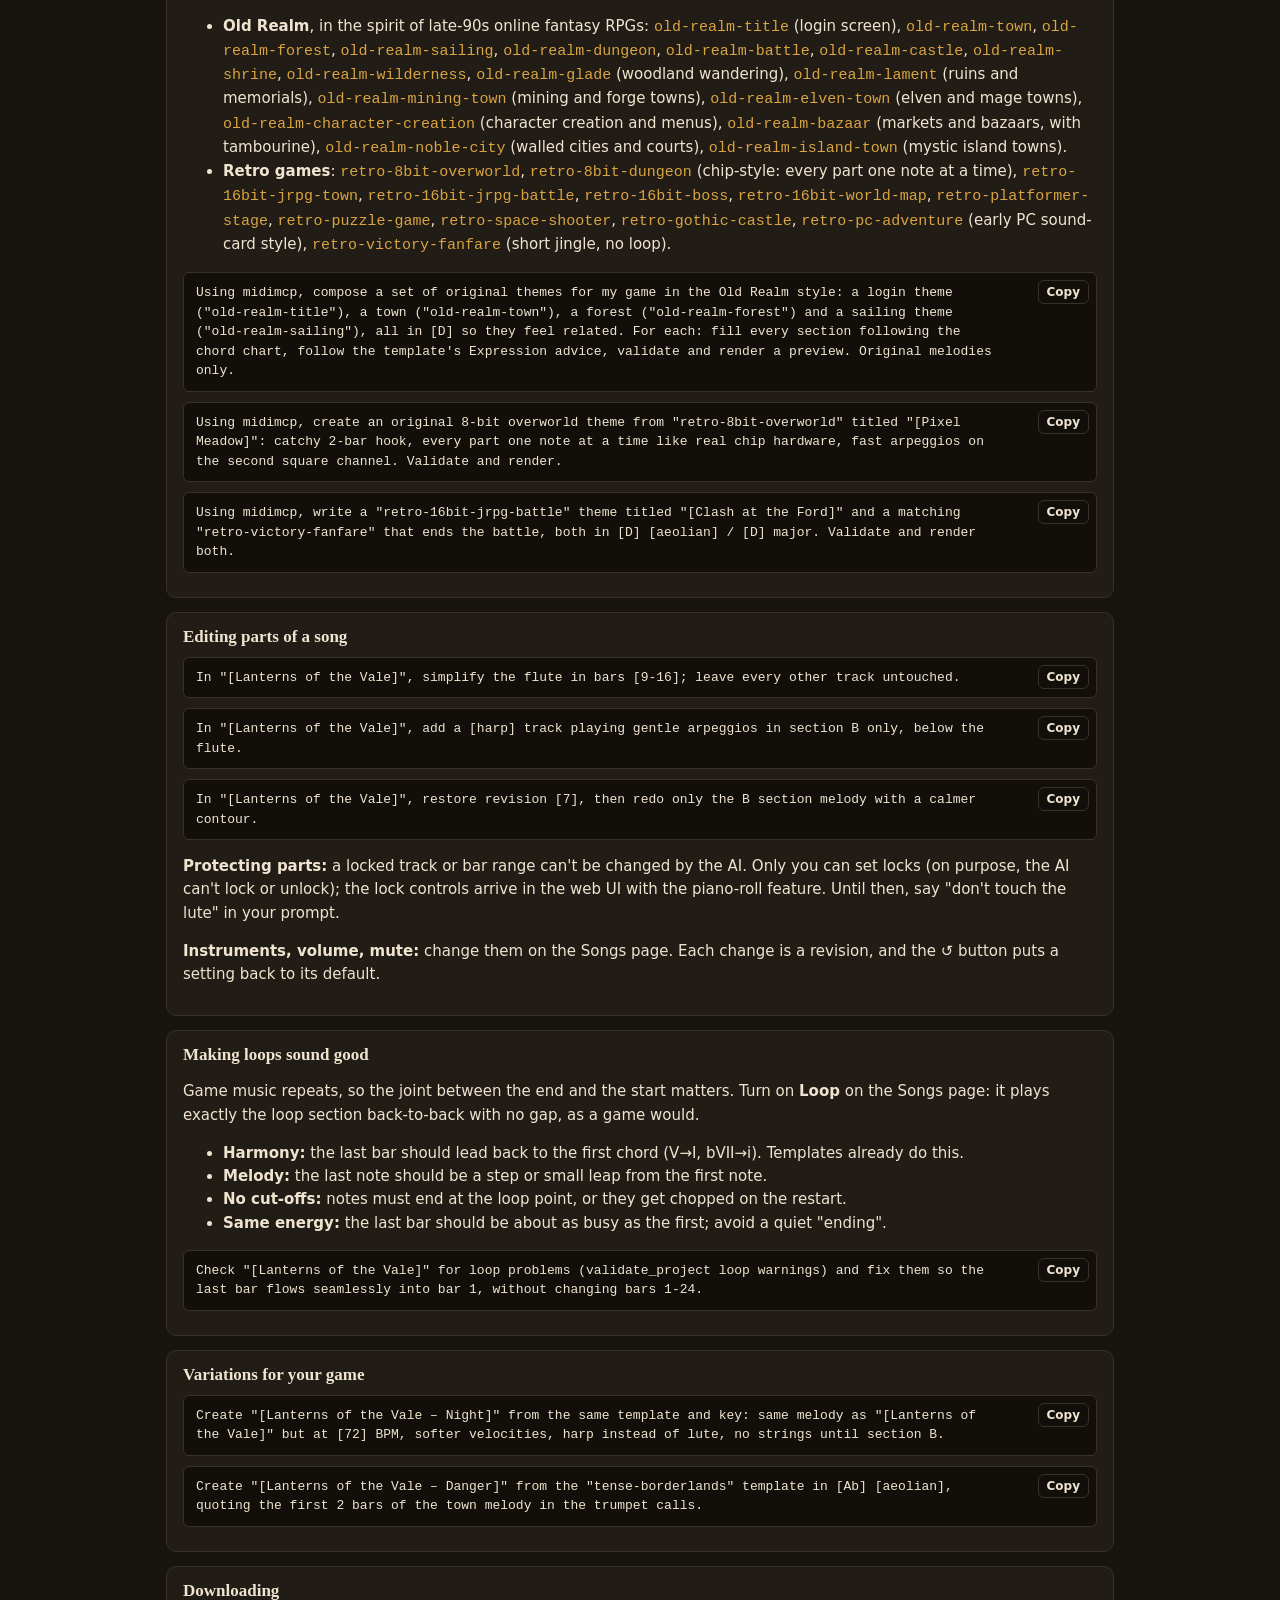
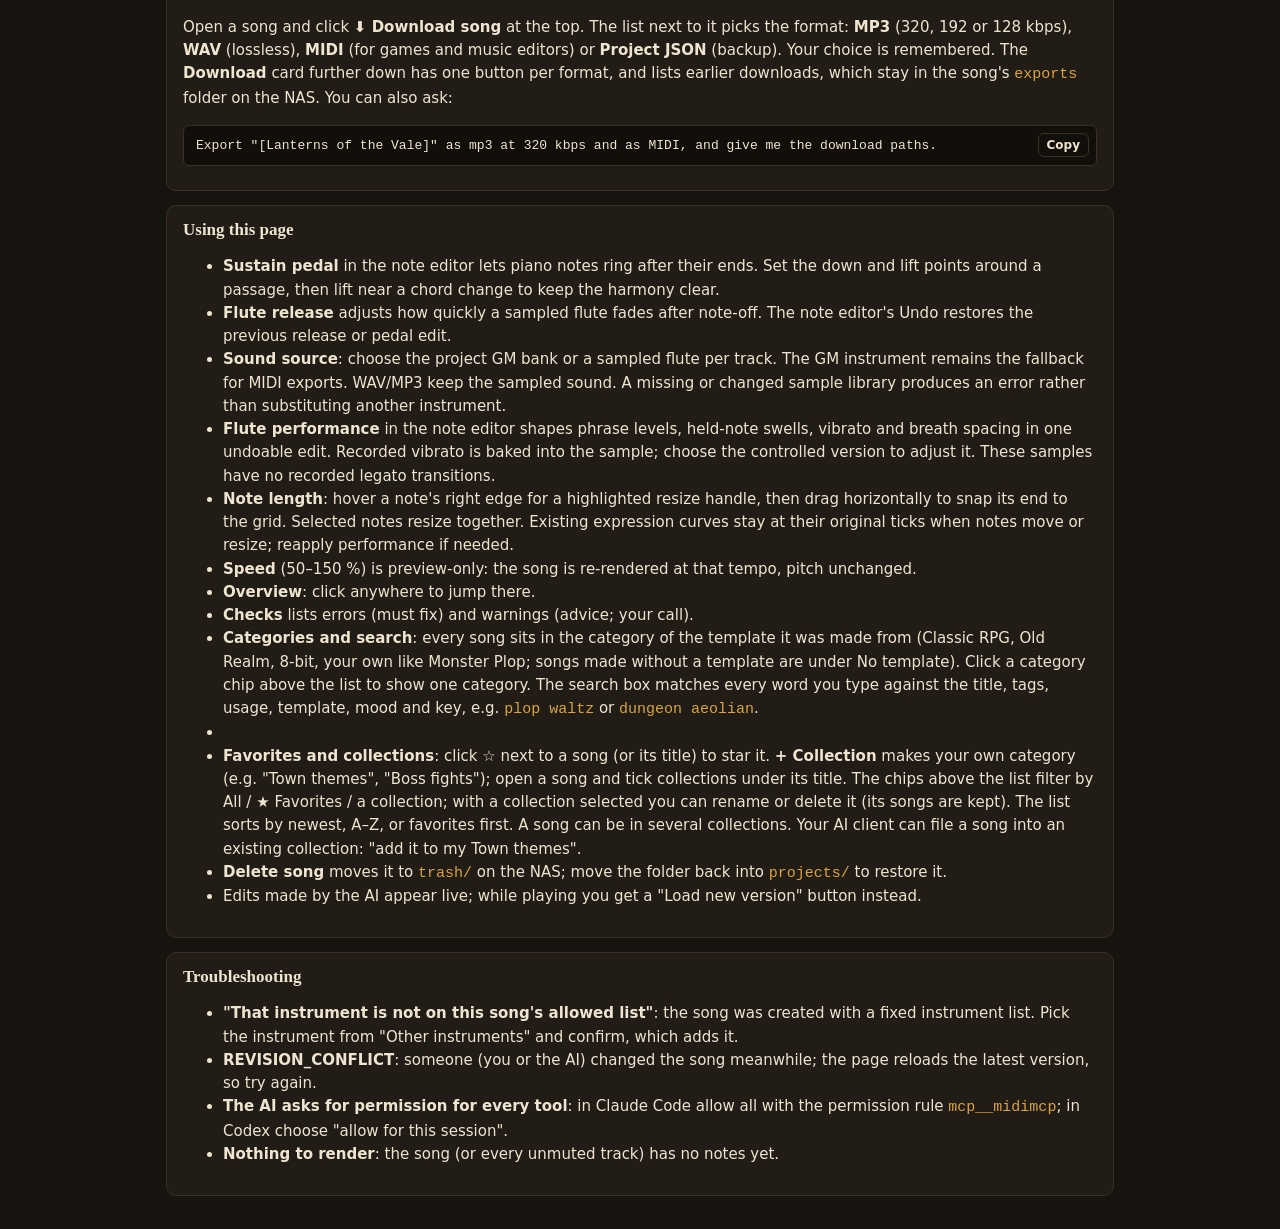
==== commit 20959c22: "Song categories and word search on the Songs page and in list_projects Each song gets the category o" ====
--- a/src/midimcp/web/help.html
+++ b/src/midimcp/web/help.html
@@ -165,7 +165,8 @@
         <li><strong>Speed</strong> (50–150 %) is preview-only: the song is re-rendered at that tempo, pitch unchanged.</li>
         <li><strong>Overview</strong>: click anywhere to jump there.</li>
         <li><strong>Checks</strong> lists errors (must fix) and warnings (advice; your call).</li>
-        <li><strong>Favorites and collections</strong>: click ☆ next to a song (or its title) to star it. <strong>+ Collection</strong> makes your own category (e.g. "Town themes", "Boss fights"); open a song and tick collections under its title. The chips above the list filter by All / ★ Favorites / a collection; with a collection selected you can rename or delete it (its songs are kept). The list sorts by newest, A–Z, or favorites first. A song can be in several collections. Your AI client can file a song into an existing collection: "add it to my Town themes".</li>
+        <li><strong>Categories and search</strong>: every song sits in the category of the template it was made from (Classic RPG, Old Realm, 8-bit, your own like Monster Plop; songs made without a template are under No template). Click a category chip above the list to show one category. The search box matches every word you type against the title, tags, usage, template, mood and key, e.g. <code>plop waltz</code> or <code>dungeon aeolian</code>.</li>
+        <li><li><strong>Favorites and collections</strong>: click ☆ next to a song (or its title) to star it. <strong>+ Collection</strong> makes your own category (e.g. "Town themes", "Boss fights"); open a song and tick collections under its title. The chips above the list filter by All / ★ Favorites / a collection; with a collection selected you can rename or delete it (its songs are kept). The list sorts by newest, A–Z, or favorites first. A song can be in several collections. Your AI client can file a song into an existing collection: "add it to my Town themes".</li>
         <li><strong>Delete song</strong> moves it to <code>trash/</code> on the NAS; move the folder back into <code>projects/</code> to restore it.</li>
         <li>Edits made by the AI appear live; while playing you get a "Load new version" button instead.</li>
       </ul>
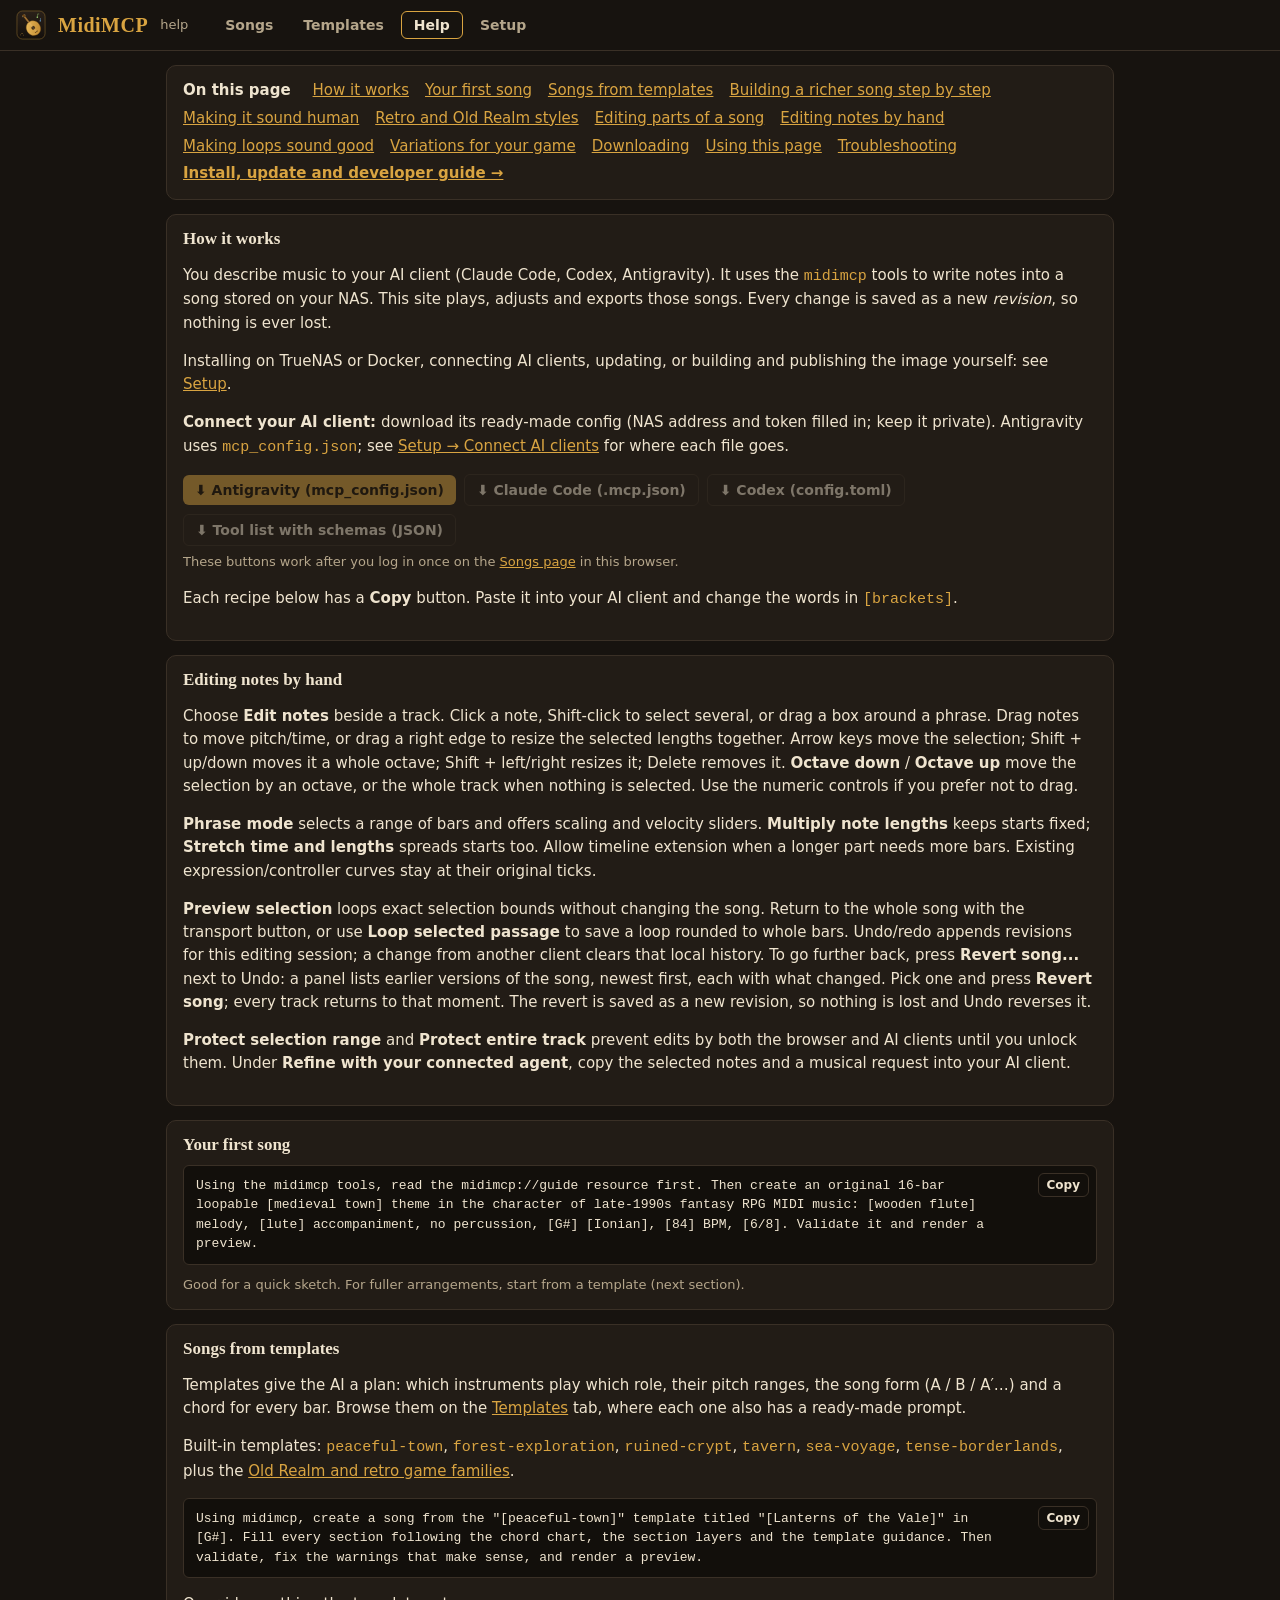
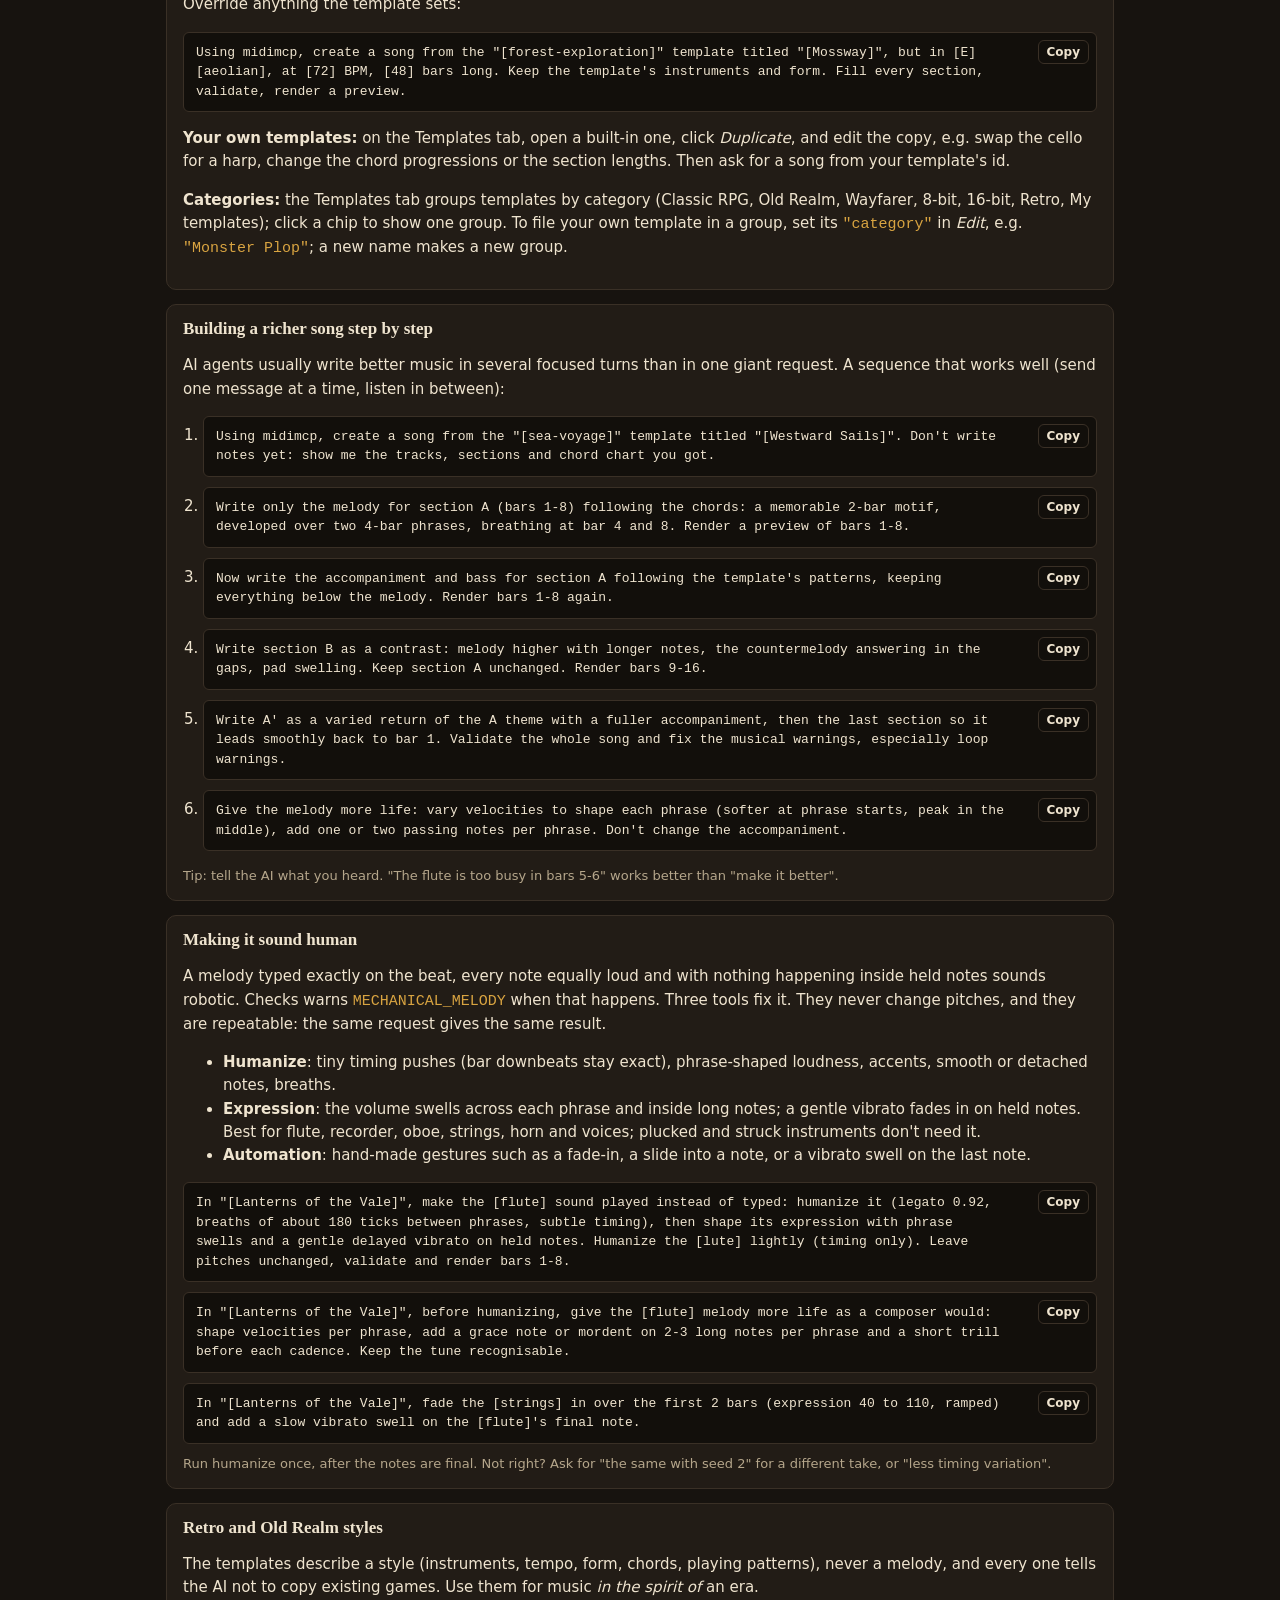
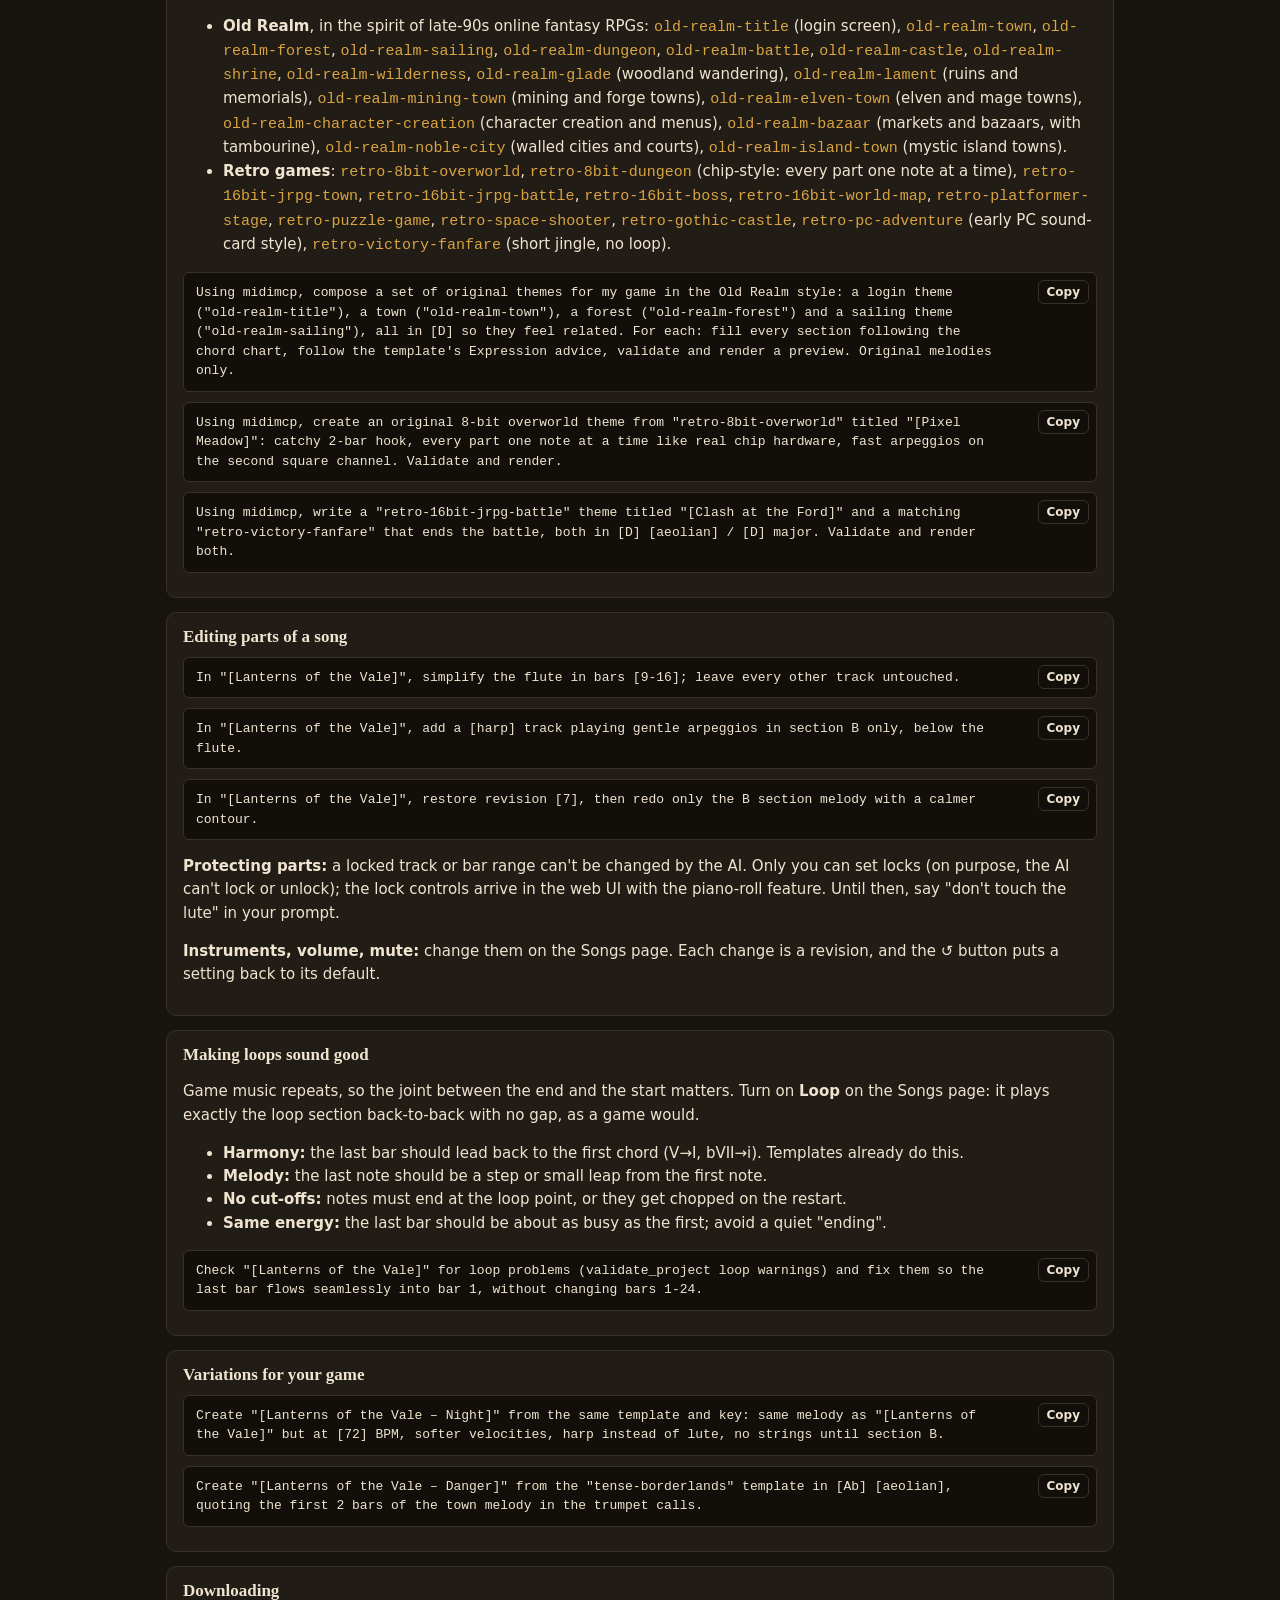
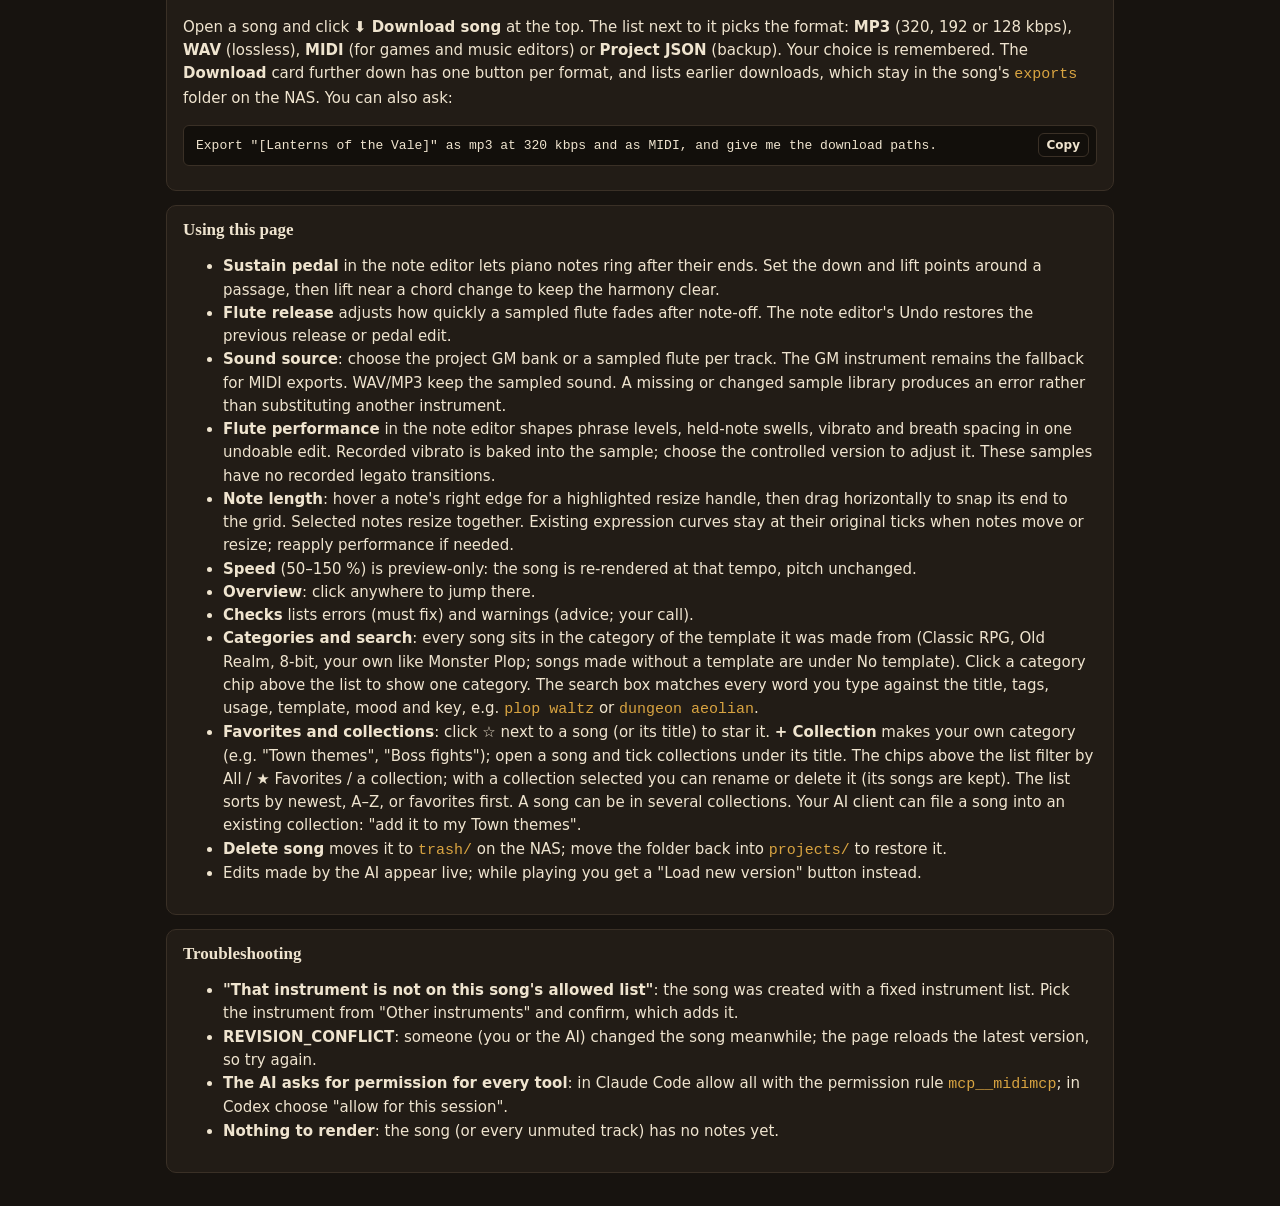
==== commit d8af5264: "Help: fix doubled list tag Co-Authored-By: Claude Opus 5.5 <noreply@anthropic.com>" ====
--- a/src/midimcp/web/help.html
+++ b/src/midimcp/web/help.html
@@ -166,7 +166,7 @@
         <li><strong>Overview</strong>: click anywhere to jump there.</li>
         <li><strong>Checks</strong> lists errors (must fix) and warnings (advice; your call).</li>
         <li><strong>Categories and search</strong>: every song sits in the category of the template it was made from (Classic RPG, Old Realm, 8-bit, your own like Monster Plop; songs made without a template are under No template). Click a category chip above the list to show one category. The search box matches every word you type against the title, tags, usage, template, mood and key, e.g. <code>plop waltz</code> or <code>dungeon aeolian</code>.</li>
-        <li><li><strong>Favorites and collections</strong>: click ☆ next to a song (or its title) to star it. <strong>+ Collection</strong> makes your own category (e.g. "Town themes", "Boss fights"); open a song and tick collections under its title. The chips above the list filter by All / ★ Favorites / a collection; with a collection selected you can rename or delete it (its songs are kept). The list sorts by newest, A–Z, or favorites first. A song can be in several collections. Your AI client can file a song into an existing collection: "add it to my Town themes".</li>
+        <li><strong>Favorites and collections</strong>: click ☆ next to a song (or its title) to star it. <strong>+ Collection</strong> makes your own category (e.g. "Town themes", "Boss fights"); open a song and tick collections under its title. The chips above the list filter by All / ★ Favorites / a collection; with a collection selected you can rename or delete it (its songs are kept). The list sorts by newest, A–Z, or favorites first. A song can be in several collections. Your AI client can file a song into an existing collection: "add it to my Town themes".</li>
         <li><strong>Delete song</strong> moves it to <code>trash/</code> on the NAS; move the folder back into <code>projects/</code> to restore it.</li>
         <li>Edits made by the AI appear live; while playing you get a "Load new version" button instead.</li>
       </ul>
